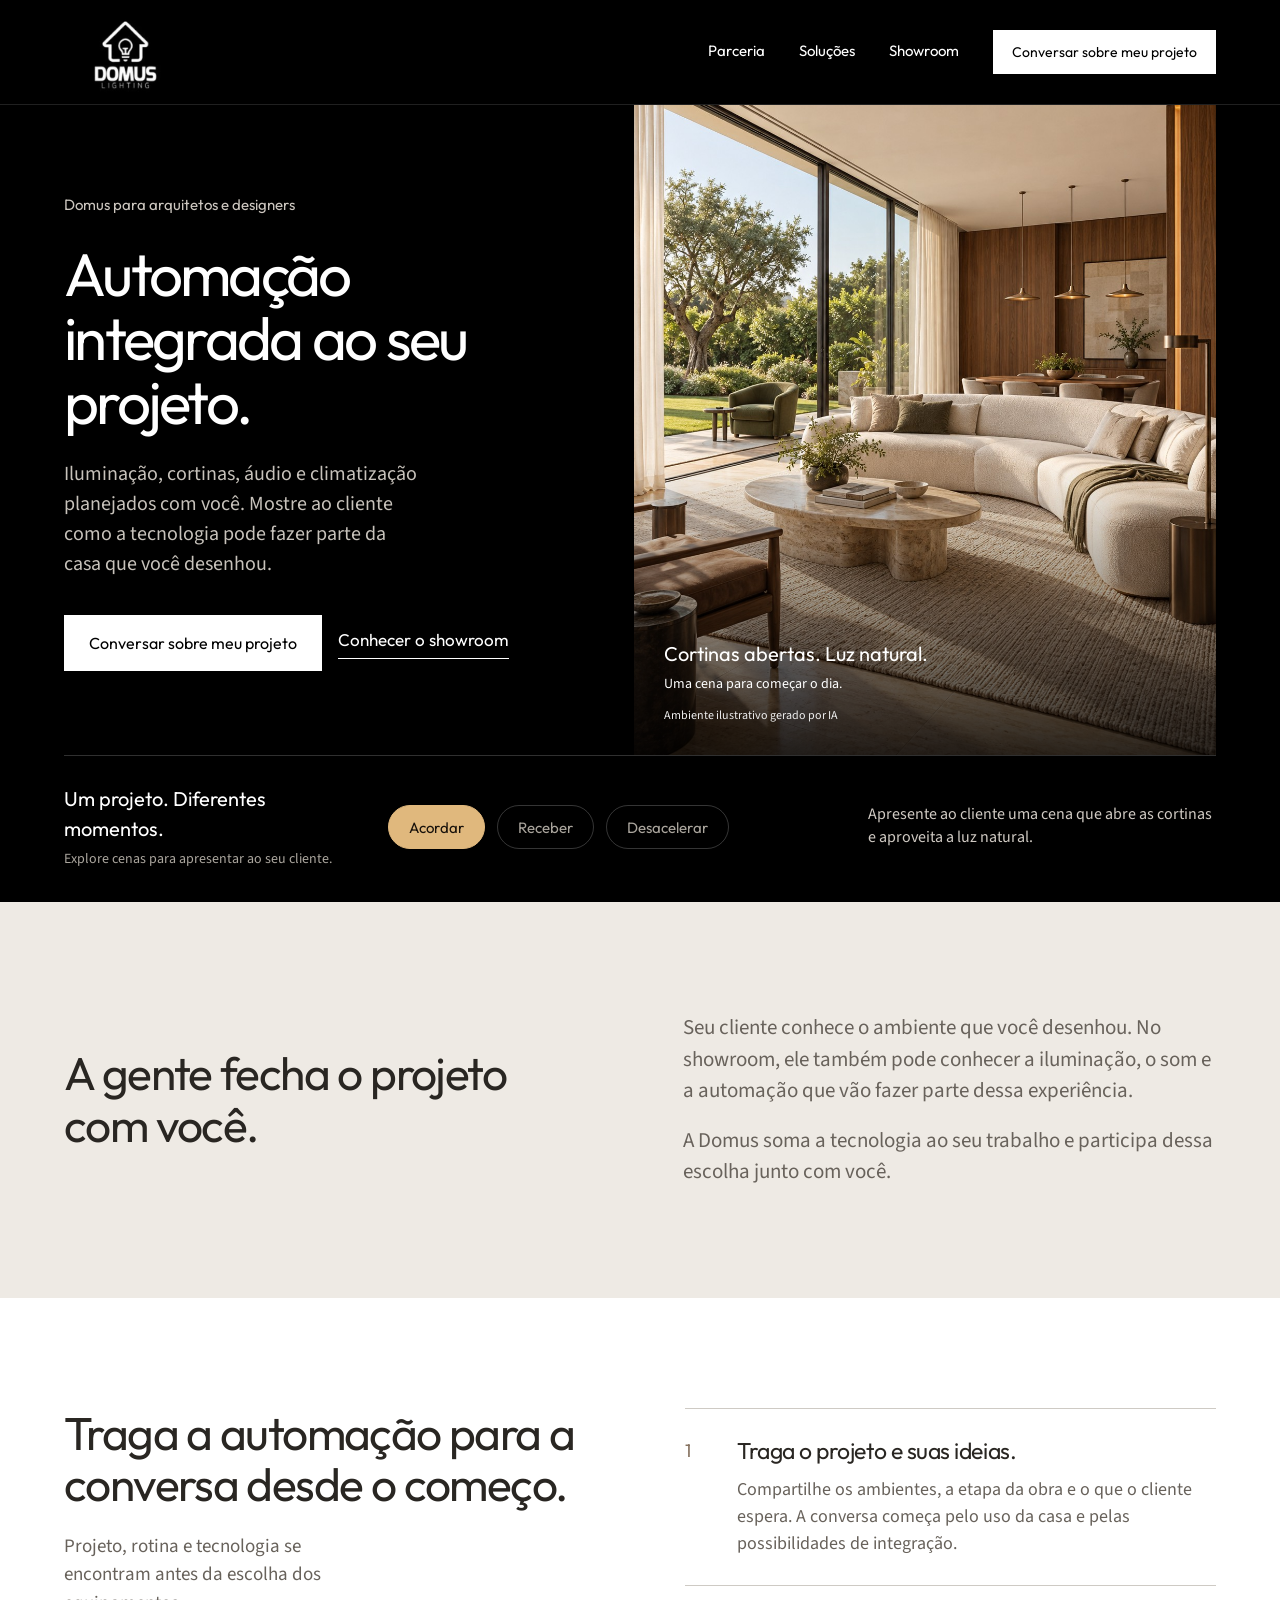
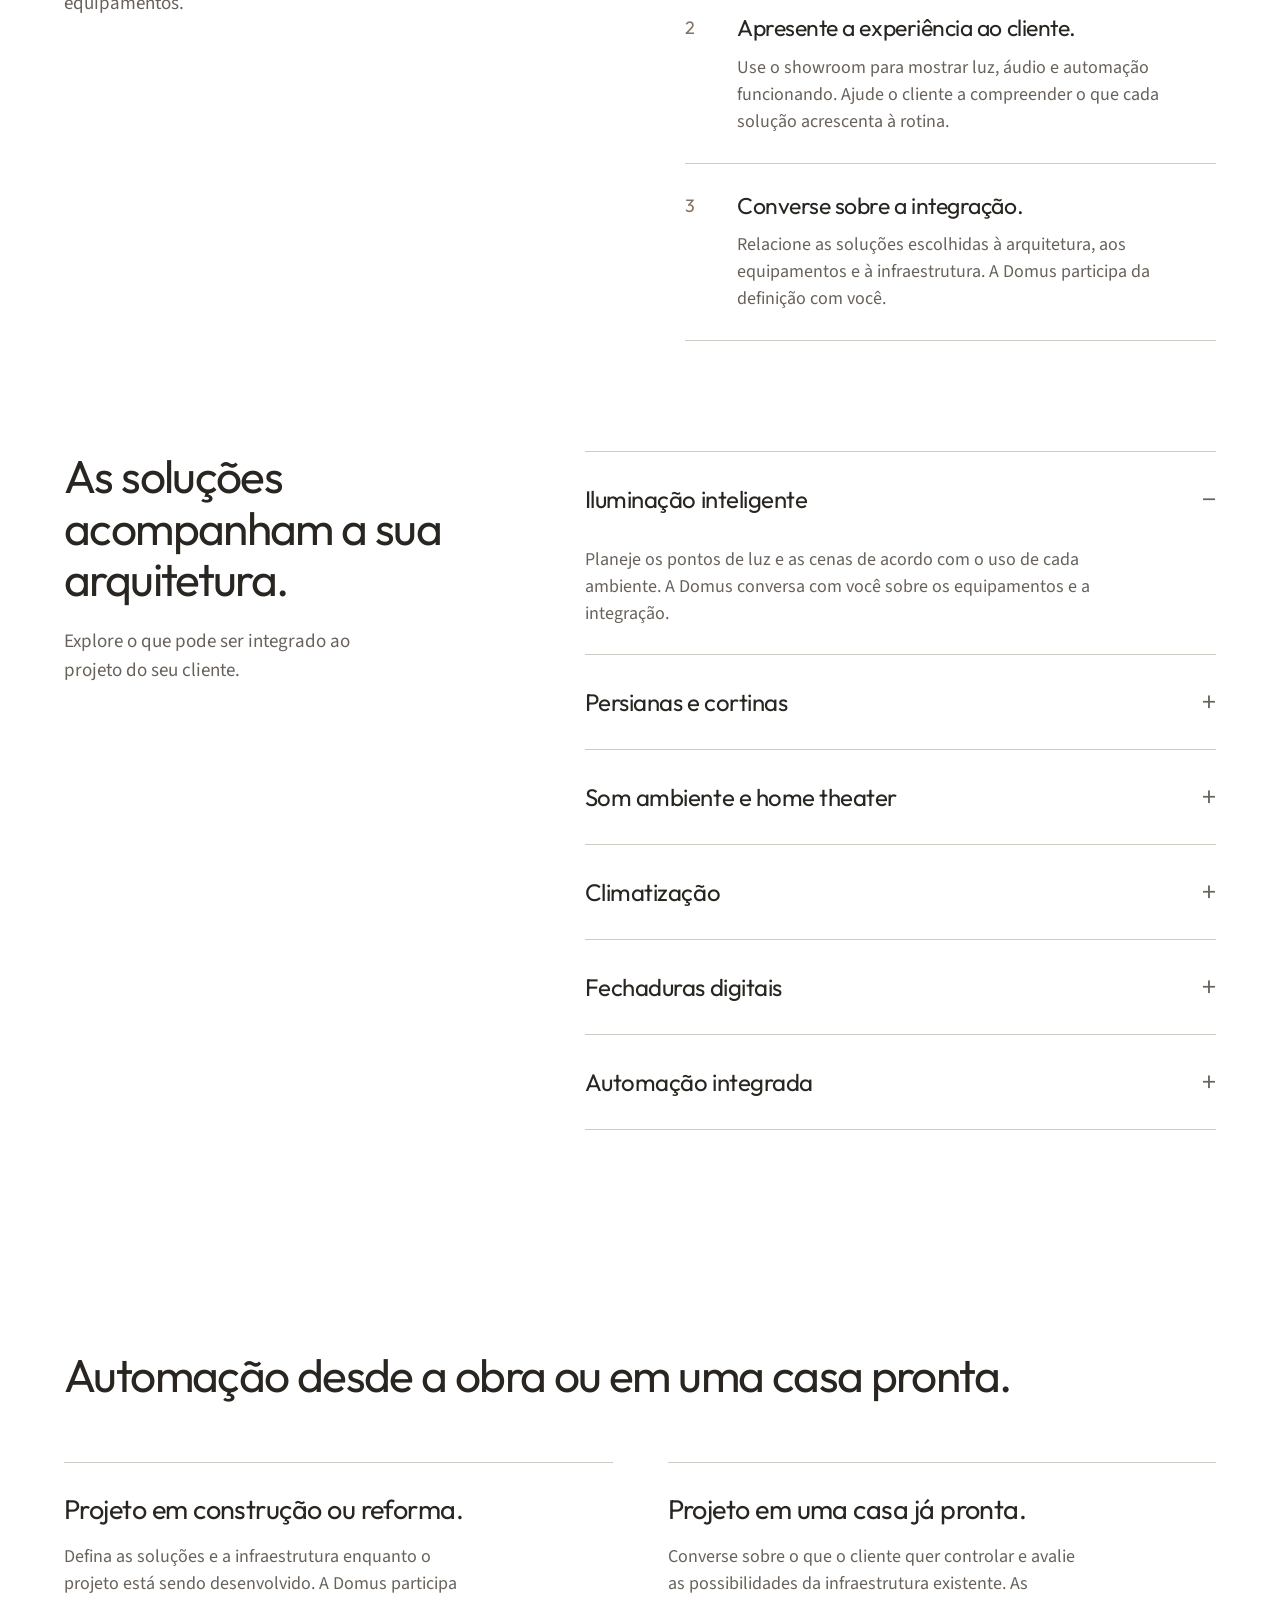
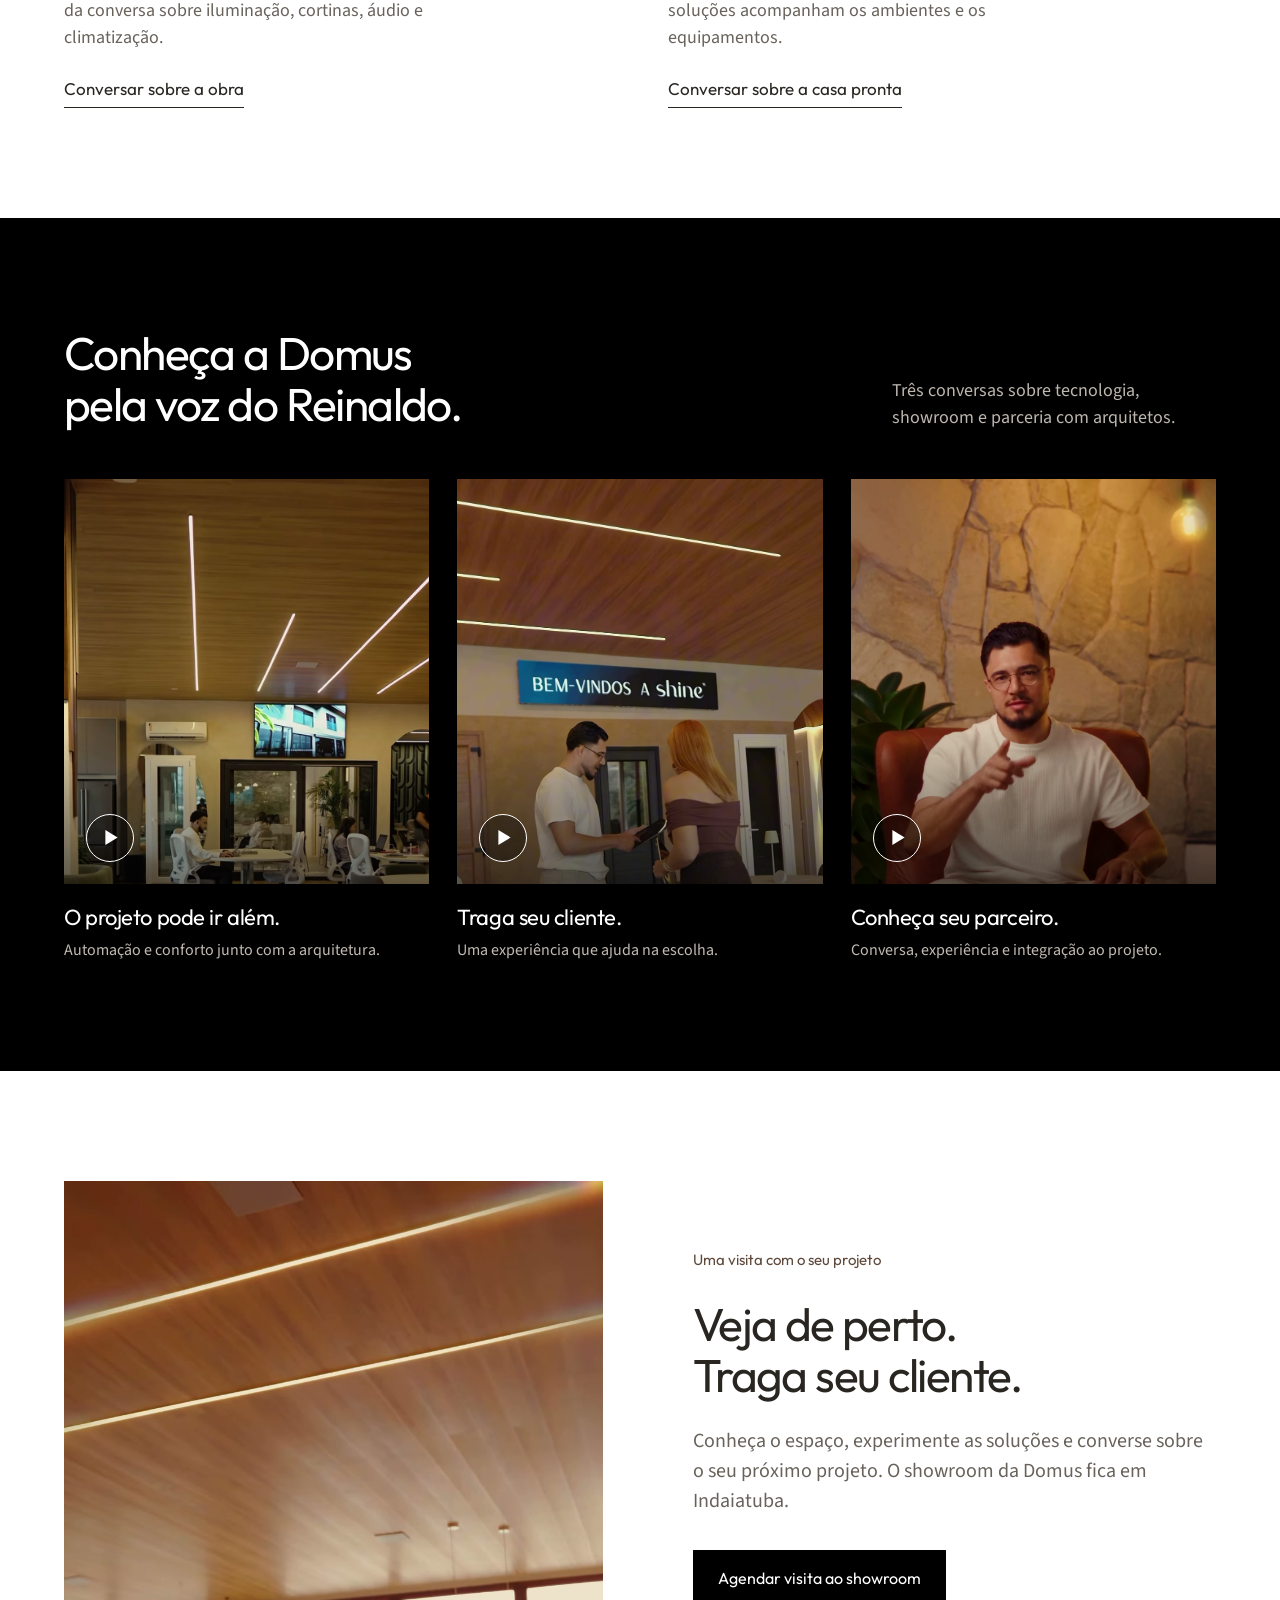
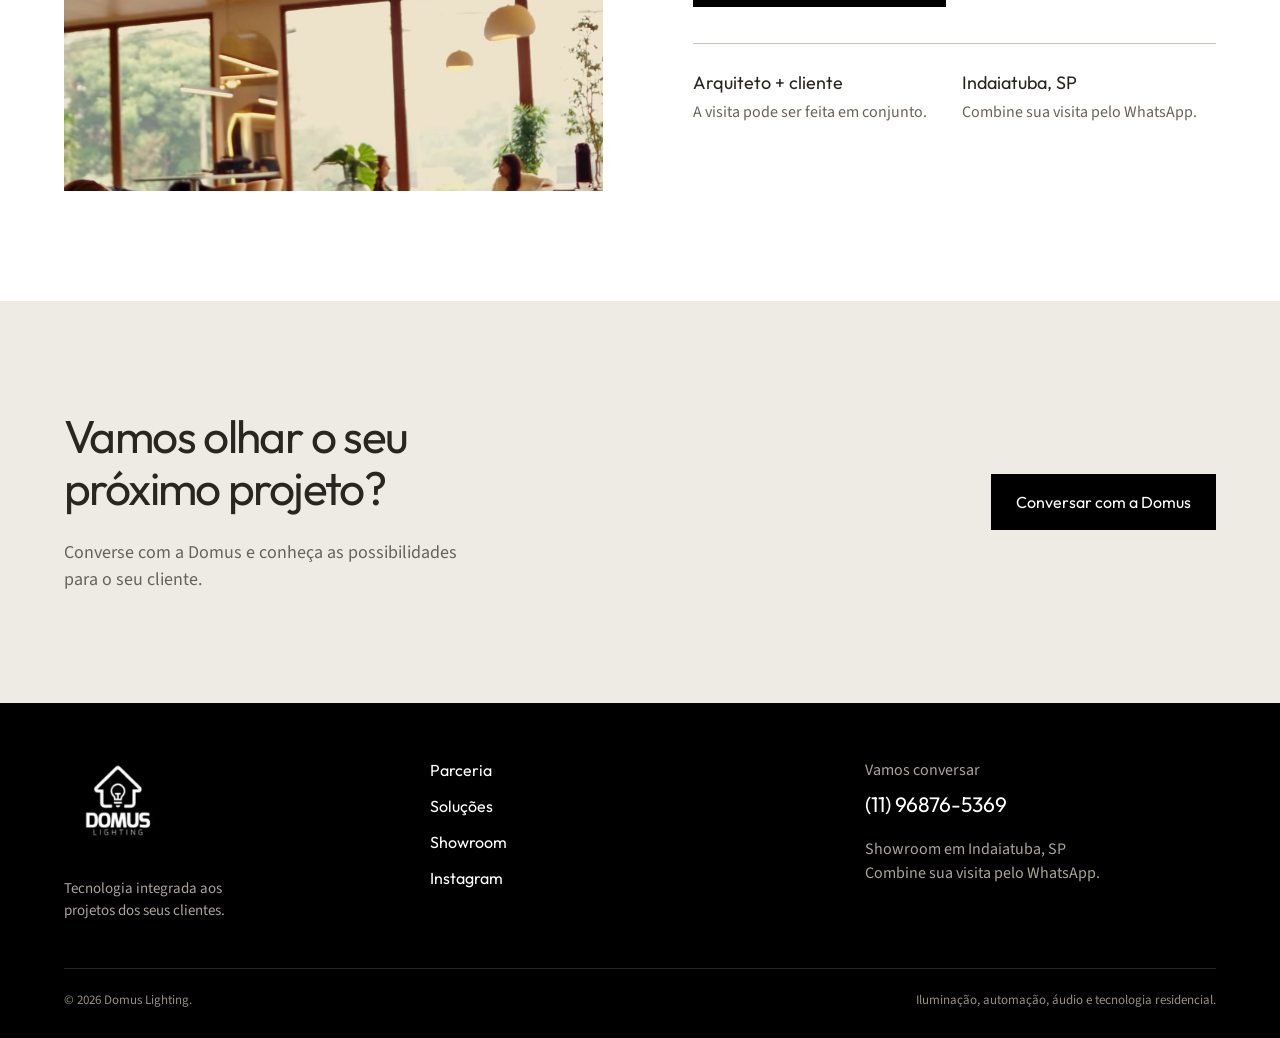
==== arquitetos/index.html @ dcba389b "Adapt architect page with scene hero and interactive solutions" ====
<!doctype html><html lang="pt-BR"><head><meta charset="utf-8"><meta name="viewport" content="width=device-width, initial-scale=1"><meta name="theme-color" content="#000000"><meta name="description" content="Integre iluminação, cortinas, áudio e climatização ao projeto do seu cliente. Conheça a parceria Domus e o showroom em Indaiatuba."><meta property="og:title" content="Domus para arquitetos | Automação integrada ao seu projeto"><meta property="og:description" content="Integre iluminação, cortinas, áudio e climatização ao projeto do seu cliente. Conheça a parceria Domus e o showroom em Indaiatuba."><meta property="og:type" content="website"><meta name="color-scheme" content="light"><meta name="robots" content="index,follow,max-image-preview:large"><link rel="canonical" href="https://duartecosta21.github.io/domus-lighting-site/arquitetos/"><meta property="og:url" content="https://duartecosta21.github.io/domus-lighting-site/arquitetos/"><meta property="og:image" content="https://duartecosta21.github.io/domus-lighting-site/assets/images/cena-manha.jpg"><meta property="og:locale" content="pt_BR"><title>Domus para arquitetos | Automação integrada ao seu projeto</title><link rel="icon" href="../assets/images/logo.jpg"><link rel="preload" href="../assets/fonts/Outfit-Regular.ttf" as="font" type="font/ttf" crossorigin><link rel="stylesheet" href="../styles.css?v=7"><script src="../site.js?v=9" defer></script></head><body data-page="architects"><a class="skip-link" href="#conteudo">Pular para o conteúdo</a><header class="site-header"><div class="wrap header-inner"><a class="brand" href="index.html" aria-label="Domus para arquitetos, início"><img src="../assets/images/logo.jpg" width="320" height="320" alt="Domus Lighting"></a><button class="menu-toggle" type="button" aria-expanded="false" aria-controls="navegacao">Menu</button><nav class="site-nav" id="navegacao" aria-label="Navegação principal"><a href="#parceria">Parceria</a><a href="#solucoes">Soluções</a><a href="#showroom">Showroom</a><a class="button light" href="https://wa.me/5511968765369?text=Ol%C3%A1%21%20Sou%20arquiteto%28a%29%2C%20vim%20pelo%20site%20e%20gostaria%20de%20conversar%20sobre%20um%20projeto%20e%20conhecer%20o%20showroom%20da%20Domus." target="_blank" rel="noopener" data-contact-intent="architect_project">Conversar sobre meu projeto</a></nav></div></header><main id="conteudo">
<section class="hero architect-hero scene-morning" data-scene-hero aria-labelledby="titulo"><div class="wrap"><div class="hero-layout"><div class="hero-copy"><p class="place">Domus para arquitetos e designers</p><h1 id="titulo">Automação integrada ao seu projeto.</h1><p class="lead">Iluminação, cortinas, áudio e climatização planejados com você. Mostre ao cliente como a tecnologia pode fazer parte da casa que você desenhou.</p><div class="actions"><a class="button light" href="https://wa.me/5511968765369?text=Ol%C3%A1%21%20Sou%20arquiteto%28a%29%2C%20vim%20pelo%20site%20e%20gostaria%20de%20conversar%20sobre%20um%20projeto%20e%20conhecer%20o%20showroom%20da%20Domus." target="_blank" rel="noopener" data-contact-intent="architect_project">Conversar sobre meu projeto</a><a class="text-link" href="#showroom">Conhecer o showroom</a></div></div><div class="hero-visual"><img src="../assets/images/cena-manha.jpg" width="1122" height="1402" alt="Ambiente ilustrativo de alto padrão pela manhã, com luz natural e cortinas abertas" fetchpriority="high"><p class="photo-caption"><span id="scene-title">Cortinas abertas. Luz natural.</span><span id="scene-detail" style="font-family:Source;font-size:14px">Uma cena para começar o dia.</span><small class="photo-origin">Ambiente ilustrativo gerado por IA</small></p></div></div><div class="scene-bar" id="cenas"><div class="scene-heading">Um projeto. Diferentes momentos.<small>Explore cenas para apresentar ao seu cliente.</small></div><div class="scene-buttons" role="group" aria-label="Explorar exemplos de cenas"><button type="button" data-scene="morning" aria-pressed="true">Acordar</button><button type="button" data-scene="evening" aria-pressed="false">Receber</button><button type="button" data-scene="night" aria-pressed="false">Desacelerar</button></div><p class="scene-description" id="scene-description" aria-live="polite">Apresente ao cliente uma cena que abre as cortinas e aproveita a luz natural.</p></div></div></section>
<section class="section partnership-statement" id="parceria"><div class="wrap opening"><h2>A gente fecha o projeto com você.</h2><div><p>Seu cliente conhece o ambiente que você desenhou. No showroom, ele também pode conhecer a iluminação, o som e a automação que vão fazer parte dessa experiência.</p><p>A Domus soma a tecnologia ao seu trabalho e participa dessa escolha junto com você.</p></div></div></section>
<section class="section wrap workflow"><div><h2>Traga a automação para a conversa desde o começo.</h2><p class="section-note">Projeto, rotina e tecnologia se encontram antes da escolha dos equipamentos.</p></div><ol class="workflow-list"><li><div><h3>Traga o projeto e suas ideias.</h3><p>Compartilhe os ambientes, a etapa da obra e o que o cliente espera. A conversa começa pelo uso da casa e pelas possibilidades de integração.</p></div></li><li><div><h3>Apresente a experiência ao cliente.</h3><p>Use o showroom para mostrar luz, áudio e automação funcionando. Ajude o cliente a compreender o que cada solução acrescenta à rotina.</p></div></li><li><div><h3>Converse sobre a integração.</h3><p>Relacione as soluções escolhidas à arquitetura, aos equipamentos e à infraestrutura. A Domus participa da definição com você.</p></div></li></ol></section>
<section class="section wrap solutions" id="solucoes"><div class="solutions-layout"><div><h2>As soluções acompanham a sua arquitetura.</h2><p class="section-note">Explore o que pode ser integrado ao projeto do seu cliente.</p></div><div class="solution-list"><details open><summary>Iluminação inteligente</summary><p>Planeje os pontos de luz e as cenas de acordo com o uso de cada ambiente. A Domus conversa com você sobre os equipamentos e a integração.</p></details><details><summary>Persianas e cortinas</summary><p>Considere a abertura, a luz natural e a privacidade no projeto. Cortinas e persianas podem acompanhar as cenas da casa.</p></details><details><summary>Som ambiente e home theater</summary><p>Relacione a experiência de áudio e vídeo aos ambientes, à disposição dos móveis e à infraestrutura prevista.</p></details><details><summary>Climatização</summary><p>Avalie a integração do ar-condicionado às cenas. A compatibilidade depende dos equipamentos escolhidos para o projeto.</p></details><details><summary>Fechaduras digitais</summary><p>Considere o acesso, o modelo de porta e a rotina do cliente na escolha da solução.</p></details><details><summary>Automação integrada</summary><p>Reúna os controles em cenas que o cliente consiga entender e usar. A combinação das soluções acompanha as prioridades do projeto.</p></details></div></div></section><section class="section wrap"><h2>Automação desde a obra ou em uma casa pronta.</h2><div class="project-types"><article><h3>Projeto em construção ou reforma.</h3><p>Defina as soluções e a infraestrutura enquanto o projeto está sendo desenvolvido. A Domus participa da conversa sobre iluminação, cortinas, áudio e climatização.</p><a class="text-link" href="https://wa.me/5511968765369?text=Ol%C3%A1%21%20Sou%20arquiteto%28a%29%2C%20vim%20pelo%20site%20da%20Domus%20e%20quero%20conversar%20sobre%20automa%C3%A7%C3%A3o%20em%20um%20projeto%20em%20constru%C3%A7%C3%A3o%20ou%20reforma." target="_blank" rel="noopener" data-contact-intent="architect_project">Conversar sobre a obra</a></article><article><h3>Projeto em uma casa já pronta.</h3><p>Converse sobre o que o cliente quer controlar e avalie as possibilidades da infraestrutura existente. As soluções acompanham os ambientes e os equipamentos.</p><a class="text-link" href="https://wa.me/5511968765369?text=Ol%C3%A1%21%20Sou%20arquiteto%28a%29%2C%20vim%20pelo%20site%20da%20Domus%20e%20quero%20conversar%20sobre%20automa%C3%A7%C3%A3o%20em%20um%20projeto%20para%20uma%20casa%20j%C3%A1%20pronta." target="_blank" rel="noopener" data-contact-intent="architect_project">Conversar sobre a casa pronta</a></article></div></section>
<section class="section films"><div class="wrap"><div class="films-heading"><h2>Conheça a Domus<br>pela voz do Reinaldo.</h2><p>Três conversas sobre tecnologia, showroom e parceria com arquitetos.</p></div><div class="film-grid">
<button class="film-card" type="button" data-video="../assets/videos/projeto.mp4" data-title="Automação junto com o projeto" data-source="https://www.instagram.com/reel/DZ0iUGsPYef/"><div class="film-poster"><img src="../assets/images/showroom.jpg" width="1000" height="1778" alt="Ambiente do showroom com iluminação integrada" loading="lazy"><span class="play-icon" aria-hidden="true"><svg viewBox="0 0 15 18"><path d="M1 1v16l13-8z"/></svg></span></div><h3>O projeto pode ir além.</h3><p>Automação e conforto junto com a arquitetura.</p></button>
<button class="film-card" type="button" data-video="../assets/videos/showroom.mp4" data-title="O showroom também é para você" data-source="https://www.instagram.com/reel/DZLSHm-PYez/"><div class="film-poster"><img src="../assets/images/parceria.jpg" width="1000" height="1778" alt="Apresentação de um projeto no showroom" loading="lazy"><span class="play-icon" aria-hidden="true"><svg viewBox="0 0 15 18"><path d="M1 1v16l13-8z"/></svg></span></div><h3>Traga seu cliente.</h3><p>Uma experiência que ajuda na escolha.</p></button>
<button class="film-card" type="button" data-video="../assets/videos/parceria.mp4" data-title="Confiança na parceria e na execução" data-source="https://www.instagram.com/reel/DbJl0sFvGdQ/"><div class="film-poster"><img src="../assets/images/reinaldo.jpg" width="1000" height="1778" alt="Reinaldo, da Domus Lighting, apresenta a parceria com arquitetos" loading="lazy"><span class="play-icon" aria-hidden="true"><svg viewBox="0 0 15 18"><path d="M1 1v16l13-8z"/></svg></span></div><h3>Conheça seu parceiro.</h3><p>Conversa, experiência e integração ao projeto.</p></button>
</div></div></section>
<section class="section wrap showroom-layout" id="showroom"><div class="showroom-photo"><img src="../assets/images/ambiente.jpg" width="1000" height="1031" alt="Showroom em Indaiatuba com luz natural, madeira e iluminação integrada" loading="lazy"></div><div class="showroom-copy"><p class="place">Uma visita com o seu projeto</p><h2>Veja de perto.<br>Traga seu cliente.</h2><p class="lead">Conheça o espaço, experimente as soluções e converse sobre o seu próximo projeto. O showroom da Domus fica em Indaiatuba.</p><div class="actions"><a class="button" href="https://wa.me/5511968765369?text=Ol%C3%A1%21%20Sou%20arquiteto%28a%29%2C%20vim%20pelo%20site%20e%20gostaria%20de%20conversar%20sobre%20um%20projeto%20e%20conhecer%20o%20showroom%20da%20Domus." target="_blank" rel="noopener" data-contact-intent="architect_project">Agendar visita ao showroom</a></div><div class="showroom-meta"><div><strong>Arquiteto + cliente</strong><span>A visita pode ser feita em conjunto.</span></div><div><strong>Indaiatuba, SP</strong><span>Combine sua visita pelo WhatsApp.</span></div></div></div></section>
<section class="section contact"><div class="wrap contact-inner"><div><h2>Vamos olhar o seu próximo projeto?</h2><p class="lead">Converse com a Domus e conheça as possibilidades para o seu cliente.</p></div><a class="button" href="https://wa.me/5511968765369?text=Ol%C3%A1%21%20Sou%20arquiteto%28a%29%2C%20vim%20pelo%20site%20e%20gostaria%20de%20conversar%20sobre%20um%20projeto%20e%20conhecer%20o%20showroom%20da%20Domus." target="_blank" rel="noopener" data-contact-intent="architect_project">Conversar com a Domus</a></div></section></main><footer class="site-footer"><div class="wrap"><div class="footer-top"><div class="footer-brand"><a href="index.html" aria-label="Domus para arquitetos, início"><img src="../assets/images/logo.jpg" width="320" height="320" alt="Domus Lighting"></a><p>Tecnologia integrada aos projetos dos seus clientes.</p></div><nav class="footer-links" aria-label="Links do rodapé"><a href="#parceria">Parceria</a><a href="#solucoes">Soluções</a><a href="#showroom">Showroom</a><a href="https://www.instagram.com/adomuslght/" target="_blank" rel="noopener">Instagram</a></nav><div class="footer-contact"><p>Vamos conversar</p><a href="https://wa.me/5511968765369?text=Ol%C3%A1%21%20Sou%20arquiteto%28a%29%2C%20vim%20pelo%20site%20e%20gostaria%20de%20conversar%20sobre%20um%20projeto%20e%20conhecer%20o%20showroom%20da%20Domus." target="_blank" rel="noopener" data-contact-intent="architect_project">(11) 96876-5369</a><p>Showroom em Indaiatuba, SP<br>Combine sua visita pelo WhatsApp.</p></div></div><div class="footer-bottom"><span>© 2026 Domus Lighting.</span><span>Iluminação, automação, áudio e tecnologia residencial.</span></div></div></footer><dialog class="video-dialog" aria-labelledby="video-title"><div class="dialog-head"><h2 id="video-title">Conheça a Domus</h2><button type="button" class="dialog-close">Fechar</button></div><video controls playsinline preload="none" aria-label="Vídeo de apresentação da Domus Lighting"></video><a class="dialog-source" target="_blank" rel="noopener">Ver publicação original no Instagram</a></dialog></body></html>
---- styles.css ----
@font-face{font-family:Outfit;src:url('assets/fonts/Outfit-Regular.ttf') format('truetype');font-display:swap;font-weight:400}@font-face{font-family:Outfit;src:url('assets/fonts/Outfit-Medium.ttf') format('truetype');font-display:swap;font-weight:500}@font-face{font-family:Source;src:url('assets/fonts/SourceSans3-Regular.ttf') format('truetype');font-display:swap;font-weight:400}
:root{--black:#000;--white:#fff;--paper:#eeeae4;--wood:#5f493b;--light:#e0b87d;--muted:#aea9a1;--ink:#292622;--gap:clamp(24px,5vw,80px)}*{box-sizing:border-box}html{scroll-behavior:smooth;scroll-padding-top:100px}body{margin:0;background:var(--white);color:var(--ink);font-family:Source,Arial,sans-serif;font-size:18px;line-height:1.5}h1,h2,h3,h4,button,.button,nav,.brand{font-family:Outfit,Arial,sans-serif;font-weight:400}h1,h2,h3,p{margin:0}h1{font-size:clamp(48px,5.7vw,86px);line-height:1.06;letter-spacing:-.045em}h2{font-size:clamp(34px,3.6vw,55px);line-height:1.12;letter-spacing:-.035em}h3{font-size:27px;line-height:1.2;letter-spacing:-.02em}p{max-width:60ch}a{color:inherit;text-decoration:none}button{cursor:pointer}img,video{display:block;max-width:100%}button,a,summary{-webkit-tap-highlight-color:transparent}button:focus-visible,a:focus-visible,summary:focus-visible{outline:3px solid #ad702e;outline-offset:6px}.skip-link{position:fixed;top:10px;left:10px;padding:12px 20px;background:white;color:black;z-index:100;transform:translateY(-150%)}.skip-link:focus{transform:none}.wrap{max-width:1440px;margin:auto;padding-left:var(--gap);padding-right:var(--gap)}.section{padding-top:110px;padding-bottom:110px}.button{display:inline-flex;align-items:center;justify-content:center;gap:18px;font-size:16px;line-height:1.3;padding:17px 24px;background:#000;color:#fff;border:1px solid #000;min-height:54px;transition:background .2s,color .2s}.button:hover{background:var(--wood);border-color:var(--wood)}.button.light{color:#000;background:#fff;border-color:#fff}.button.light:hover{background:var(--paper);border-color:var(--paper)}.button.outline{background:transparent;color:inherit;border-color:currentColor}.button.outline:hover{background:var(--paper);color:#000}.text-link{display:inline-block;padding-bottom:5px;border-bottom:1px solid currentColor;font-family:Outfit;font-size:17px}.text-link:hover{opacity:.7}.muted{color:#68625b}.intro-copy{font-size:21px;line-height:1.5}.lead{margin-top:24px}.actions{display:flex;flex-wrap:wrap;gap:16px;align-items:center;margin-top:34px}.site-header{background:#000;color:#fff;border-bottom:1px solid #ffffff20;position:relative;z-index:20}.header-inner{display:flex;align-items:center;justify-content:space-between;min-height:104px;gap:30px}.brand{display:flex;align-items:center;flex-shrink:0}.brand img{width:88px;height:88px;object-fit:contain}.site-nav{display:flex;align-items:center;gap:34px;font-size:15px}.site-nav a:not(.button){padding:8px 0;border-bottom:1px solid transparent}.site-nav a:hover,.site-nav a[aria-current=page]{border-bottom-color:white}.site-nav .button{font-size:14px;padding:12px 18px;min-height:44px}.menu-toggle{display:none;color:#fff;border:1px solid #ffffff50;background:transparent;padding:9px 14px;font-size:15px}.hero{background:#000;color:#fff;overflow:hidden}.hero-layout{display:grid;grid-template-columns:1fr 1.02fr;align-items:stretch;min-height:688px}.hero-copy{padding:85px 60px 62px 0;display:flex;flex-direction:column;align-items:flex-start;justify-content:center}.place{font-family:Outfit;font-size:15px;color:#ccc6bf;margin-bottom:27px}.hero-copy .lead{font-size:20px;line-height:1.5;color:#c7c2bb;max-width:36ch}.hero .actions{margin-top:36px}.hero-visual{position:relative;min-height:610px;isolation:isolate}.hero-visual img{width:100%;height:100%;object-fit:cover;object-position:50% 50%;position:absolute;inset:0;transition:filter .65s}.hero-visual:after{content:'';position:absolute;inset:55% 0 0;background:linear-gradient(transparent,#000c);z-index:1;pointer-events:none}.photo-caption{position:absolute;bottom:30px;left:30px;right:30px;color:#fff;font-size:14px;z-index:2}.photo-caption span{display:block;font-family:Outfit;font-size:20px;margin-bottom:5px}.scene-bar{display:grid;grid-template-columns:.8fr 1.25fr 1fr;gap:45px;align-items:center;padding-top:28px;padding-bottom:32px;border-top:1px solid #ffffff30}.scene-heading{font-family:Outfit;font-size:20px}.scene-heading small{display:block;font-family:Source;font-size:14px;color:#aba69e;margin-top:5px}.scene-buttons{display:flex;gap:12px;flex-wrap:wrap}.scene-buttons button{color:#a9a49c;background:transparent;border:1px solid #ffffff35;border-radius:30px;min-height:44px;padding:10px 20px;font-size:15px}.scene-buttons button[aria-pressed=true]{background:var(--light);color:#19120b;border-color:var(--light)}.scene-description{font-size:16px;color:#d0cac3;line-height:1.45;min-height:48px}.opening{display:grid;grid-template-columns:1fr 1fr;gap:85px;align-items:start}.opening p{font-size:21px;color:#68625b}.opening p+p{margin-top:18px}.solutions{padding-top:0}.solutions-layout{display:grid;grid-template-columns:.8fr 1.2fr;gap:100px}.section-note{margin-top:22px;color:#68625b;font-size:19px;max-width:34ch}.solution-list{border-top:1px solid #cecac4}.solution-list details{border-bottom:1px solid #cecac4}.solution-list summary{list-style:none;cursor:pointer;display:flex;gap:20px;justify-content:space-between;align-items:center;padding:26px 0;font-family:Outfit;font-size:24px;letter-spacing:-.02em}.solution-list summary::-webkit-details-marker{display:none}.solution-list summary:after{content:'+';font-family:Source;font-size:28px;font-weight:400;color:#69645d}.solution-list details[open] summary:after{content:'−'}.solution-list details p{padding:0 35px 27px 0;color:#68625b;font-size:18px}.showroom{background:var(--paper)}.showroom-layout{display:grid;grid-template-columns:1.03fr 1fr;gap:90px;align-items:center}.showroom-photo{position:relative;height:610px;overflow:hidden}.showroom-photo img{width:100%;height:100%;object-fit:cover;object-position:50% 30%}.video-trigger{display:flex;align-items:center;gap:16px;font-family:Outfit;font-size:17px;color:#000;background:transparent;border:0;padding:0;margin-top:28px;text-align:left}.play-icon{display:grid;place-items:center;width:55px;height:55px;border:1px solid currentColor;border-radius:50%;flex-shrink:0}.play-icon svg{width:15px;height:17px;margin-left:3px;fill:currentColor}.showroom-copy .lead{color:#68625b;font-size:20px}.showroom-copy .place{color:var(--wood)}.showroom-meta{display:flex;gap:35px;flex-wrap:wrap;margin-top:36px;padding-top:25px;border-top:1px solid #c9c2b8;font-size:16px;color:#68625b}.showroom-meta strong{display:block;font-family:Outfit;color:#292622;font-weight:400;font-size:18px;margin-bottom:4px}.project-types{display:grid;grid-template-columns:1fr 1fr;gap:55px;margin-top:60px}.project-types article{border-top:1px solid #cfcac3;padding-top:30px}.project-types h3{margin-bottom:18px}.project-types p{color:#68625b;max-width:46ch}.project-types .text-link{margin-top:25px}.architect-invite{background:#000;color:#fff}.architect-invite-inner{display:grid;grid-template-columns:1fr 1fr;gap:90px;align-items:center}.architect-invite .lead{color:#c7c2bb;font-size:20px}.architect-invite img{height:440px;width:100%;object-fit:cover;object-position:50% 30%}.faq-layout{display:grid;grid-template-columns:.8fr 1.2fr;gap:100px}.faq-list{border-top:1px solid #cecac4}.faq-list details{border-bottom:1px solid #cecac4}.faq-list summary{font-family:Outfit;font-size:20px;list-style:none;display:flex;align-items:center;justify-content:space-between;gap:25px;cursor:pointer;padding:24px 0}.faq-list summary:after{content:'+';font-size:26px}.faq-list details[open] summary:after{content:'−'}.faq-list summary::-webkit-details-marker{display:none}.faq-list p{font-size:18px;padding:0 35px 25px 0;color:#68625b}.contact{background:var(--paper)}.contact-inner{display:flex;align-items:center;justify-content:space-between;gap:60px}.contact h2{max-width:16ch}.contact .lead{color:#68625b;max-width:47ch}.contact .button{flex-shrink:0}.site-footer{background:#000;color:#fff;padding:55px 0 28px}.footer-top{display:grid;grid-template-columns:.9fr 1.1fr 1fr;gap:50px;align-items:start}.footer-brand img{width:100px;height:100px;object-fit:contain;margin-top:-20px}.footer-brand p{font-size:15px;color:#aba59c;max-width:29ch;margin-top:15px}.footer-links{display:flex;flex-direction:column;align-items:flex-start;gap:12px;font-size:16px}.footer-contact{font-size:16px;color:#aba59c}.footer-contact a{display:block;color:#fff;font-family:Outfit;font-size:21px;margin:7px 0 17px}.footer-bottom{display:flex;justify-content:space-between;flex-wrap:wrap;gap:15px;margin-top:45px;padding-top:22px;border-top:1px solid #ffffff25;color:#969087;font-size:13px}.video-dialog{background:#080808;color:#fff;border:1px solid #ffffff35;padding:0;max-width:min(940px,94vw);max-height:94dvh;width:940px}.video-dialog::backdrop{background:#000d}.dialog-head{display:flex;justify-content:space-between;align-items:center;gap:20px;padding:16px 22px}.dialog-head h2{font-size:19px;letter-spacing:0}.dialog-close{background:transparent;color:#fff;border:1px solid #ffffff50;padding:8px 14px;font-size:15px}.video-dialog video{width:100%;height:74dvh;object-fit:contain;background:#000}.dialog-source{display:block;padding:14px 22px;font-size:14px;color:#bfb9b1;text-decoration:underline}.architect-hero .hero-copy{padding-top:70px;padding-bottom:65px}.architect-hero h1{font-size:clamp(45px,4.7vw,70px)}.architect-hero .hero-layout{min-height:650px}.architect-hero .hero-visual img{object-position:50% 40%}.partnership-statement{background:var(--paper)}.partnership-statement .opening{align-items:center}.partnership-statement h2{max-width:17ch}.workflow{display:grid;grid-template-columns:1fr 1fr;gap:90px}.workflow-list{margin:0;padding:0;list-style:none;counter-reset:steps}.workflow-list li{counter-increment:steps;display:grid;grid-template-columns:30px 1fr;gap:22px;padding:28px 0;border-top:1px solid #cecac4}.workflow-list li:before{content:counter(steps);font-family:Outfit;font-size:18px;color:#877361}.workflow-list li:last-child{border-bottom:1px solid #cecac4}.workflow-list h3{font-size:23px;margin-bottom:12px}.workflow-list p{color:#68625b;font-size:18px}.films{background:#000;color:#fff}.films-heading{display:flex;align-items:end;justify-content:space-between;gap:50px;margin-bottom:48px}.films-heading p{color:#bdb7af;max-width:36ch}.film-grid{display:grid;grid-template-columns:repeat(3,1fr);gap:28px}.film-card{background:transparent;color:#fff;border:0;padding:0;text-align:left;display:block;width:100%}.film-poster{height:405px;position:relative;overflow:hidden;margin-bottom:20px}.film-poster img{height:100%;width:100%;object-fit:cover;object-position:50% 25%;transition:transform .35s}.film-card:hover .film-poster img{transform:scale(1.025)}.film-poster:after{content:'';position:absolute;inset:60% 0 0;background:linear-gradient(transparent,#0008)}.film-poster .play-icon{position:absolute;bottom:22px;left:22px;z-index:1;background:#0005;color:white;width:48px;height:48px}.film-card h3{font-size:22px;margin-bottom:9px}.film-card p{font-family:Source;font-size:16px;color:#c1bab2}.architect-scope{display:grid;grid-template-columns:1fr 1fr;gap:90px}.scope-photo{height:610px;object-fit:cover;width:100%}.scope-list{display:flex;flex-wrap:wrap;gap:0;margin-top:30px}.scope-list span{width:50%;padding:15px 12px 15px 0;border-bottom:1px solid #d3ccc3;font-family:Outfit;font-size:18px}.scope-copy .lead{font-size:20px;color:#68625b}.scope-copy .text-link{margin-top:32px}
.brand{width:115px;height:88px;overflow:hidden}.brand img{width:125px;height:125px;max-width:none}.footer-brand img{width:130px;height:130px;margin-top:-25px;margin-left:-10px}.showroom-photo img{object-position:50% 50%}.architect-invite img{object-position:50% 55%}.as-button{background:transparent;color:inherit;border:0;border-bottom:1px solid currentColor;padding:0 0 5px;line-height:1.5;font-family:Outfit;font-size:17px}
@media(min-width:1600px){.hero-layout{min-height:760px}.hero-copy{padding-right:85px}}
@media(max-width:1100px){.site-nav{gap:20px}.hero-copy{padding-right:30px}.hero-layout{min-height:620px}.scene-bar{gap:25px;grid-template-columns:.8fr 1.2fr}.scene-description{grid-column:2;min-height:0}.scene-heading{grid-row:1/3}.scene-buttons button{padding:10px 15px}.showroom-layout,.solutions-layout,.opening,.architect-invite-inner,.faq-layout,.workflow,.architect-scope{gap:50px}.showroom-photo{height:540px}.film-poster{height:340px}.hero-copy .lead{font-size:18px}.hero .actions{gap:22px}.hero .actions .text-link{font-size:15px}}
@media(max-width:760px){:root{--gap:24px}body{font-size:17px}h1{font-size:52px}h2{font-size:37px}.section{padding-top:70px;padding-bottom:70px}.header-inner{min-height:86px}.brand img{width:70px;height:70px}.menu-toggle{display:block}.site-nav{display:none;position:absolute;left:0;right:0;top:86px;background:#000;border-bottom:1px solid #ffffff30;padding:24px;align-items:stretch;gap:15px;flex-direction:column;font-size:18px}.site-nav.is-open{display:flex}.site-nav a:not(.button){padding:10px 0}.site-nav .button{margin-top:5px}.hero-layout{display:flex;flex-direction:column;min-height:0}.hero-copy{padding:45px 0 40px;max-width:560px}.place{margin-bottom:23px}.hero-copy .lead{font-size:19px;max-width:35ch}.hero .actions{margin-top:28px;gap:22px}.hero-visual{min-height:380px;margin-left:calc(-1*var(--gap));margin-right:calc(-1*var(--gap));height:380px}.hero-visual img{object-position:50% 60%}.photo-caption{bottom:24px;left:24px}.photo-caption span{font-size:18px}.scene-bar{display:flex;flex-direction:column;align-items:flex-start;gap:20px;padding-top:25px;padding-bottom:28px}.scene-heading{font-size:19px}.scene-description{font-size:16px;min-height:46px}.opening,.solutions-layout,.showroom-layout,.architect-invite-inner,.faq-layout,.workflow,.architect-scope{grid-template-columns:1fr;gap:35px}.opening p{font-size:19px}.solutions{padding-top:0}.solution-list summary{font-size:23px;padding:23px 0}.section-note{font-size:18px}.showroom-photo{height:430px;max-width:540px}.showroom-layout{display:flex;flex-direction:column}.showroom-copy{order:-1}.showroom-photo{width:100%}.showroom-copy .lead,.architect-invite .lead{font-size:19px}.showroom-meta{margin-top:28px}.project-types{grid-template-columns:1fr;gap:40px;margin-top:40px}.architect-invite img{height:380px}.faq-list summary{font-size:19px}.contact-inner{display:block}.contact .button{margin-top:30px}.contact h2{max-width:17ch}.footer-top{grid-template-columns:1fr;gap:30px}.footer-brand p{max-width:none}.footer-links{display:flex;flex-flow:row wrap;gap:15px 24px}.footer-contact a{font-size:20px}.footer-bottom{margin-top:25px}.video-dialog{width:96vw;max-width:96vw}.video-dialog video{height:70dvh}.dialog-head{padding:14px 16px}.dialog-head h2{font-size:17px}.architect-hero .hero-copy{padding-top:45px;padding-bottom:40px}.architect-hero h1{font-size:48px}.architect-hero .hero-layout{min-height:0}.architect-hero .hero-visual{height:460px}.architect-hero .hero-visual img{object-position:50% 35%}.films-heading{display:block;margin-bottom:35px}.films-heading p{margin-top:20px;font-size:18px}.film-grid{grid-template-columns:1fr;gap:36px}.film-poster{height:440px}.film-card{max-width:490px}.scope-photo{height:430px}.scope-list span{font-size:17px}.partnership-statement h2{max-width:none}}
@media(max-width:760px){.brand{height:70px;width:100px}.brand img{width:100px;height:100px}.footer-brand img{width:120px;height:120px}}
@media(max-width:380px){:root{--gap:20px}h1{font-size:46px}.architect-hero h1{font-size:44px}.scene-buttons{gap:8px}.scene-buttons button{font-size:14px;padding:9px 13px}.scope-list span{width:100%}}
/* A luz responde à cena; os demais efeitos respondem ao visitante. */
.hero-title-word{display:inline-block}
.home-hero .hero-visual{overflow:hidden}
.photo-origin{display:block;font-size:12px;margin-top:12px;color:#eee}.home-hero .hero-visual img{object-position:50% 50%}
.scene-buttons button{transition:background .25s,color .25s,border-color .25s}
.play-icon{transition:background .25s,color .25s,transform .25s}
.video-trigger:hover .play-icon,.video-trigger:focus-visible .play-icon{background:var(--black);color:var(--white);transform:scale(1.06)}
.film-card:hover .play-icon,.film-card:focus-visible .play-icon{background:var(--white);color:var(--black);transform:scale(1.06)}
.film-card:focus-visible .film-poster img{transform:scale(1.025)}
.solution-list summary:after,.faq-list summary:after{transition:transform .25s}
.solution-list details[open] summary:after,.faq-list details[open] summary:after{transform:rotate(180deg)}
@media(prefers-reduced-motion:reduce){html{scroll-behavior:auto}*,*:before,*:after{animation:none!important;transition:none!important}}

/* Pedido de proposta: campos visíveis e mensagem revisável. */
.proposal-section{background:var(--paper);scroll-margin-top:24px}.proposal-layout{display:grid;grid-template-columns:1fr 1.1fr;gap:clamp(32px,5vw,80px);align-items:start}.eyebrow{font-family:Outfit;font-size:14px;margin-bottom:22px;color:var(--wood)}.proposal-intro h2{max-width:16ch}.proposal-intro .lead{font-size:20px}.proposal-next{font-size:16px;margin-top:24px;color:#514a43;max-width:43ch}.proposal-form{background:white;border:1px solid #b9ada0;padding:32px;box-shadow:0 12px 30px #39210c08}.form-grid{display:grid;grid-template-columns:1fr 1fr;gap:22px 18px;margin-bottom:26px}.proposal-form label{display:block;font-family:Outfit;font-size:15px;color:#292622}.proposal-form input,.proposal-form select,.proposal-form textarea{display:block;width:100%;max-width:100%;margin-top:9px;min-height:52px;border:1px solid #8c8379;background:#fff;color:#292622;padding:13px 12px;font:16px Source,Arial,sans-serif;border-radius:0}.proposal-form input::placeholder{color:#6a645e;opacity:1}.proposal-form input:focus-visible,.proposal-form select:focus-visible,.proposal-form textarea:focus-visible{outline:3px solid #ad702e;outline-offset:3px}.proposal-form .button{width:100%}.form-note{font-size:14px;color:#615950;margin-top:12px}.proposal-review{border-top:1px solid #cfc7be;margin-top:26px;padding-top:25px}.proposal-review[hidden]{display:none}.proposal-review textarea{resize:vertical;min-height:178px;line-height:1.45;background:#faf8f5}.proposal-review p{font-size:15px;margin:16px 0}.proposal-review .button{background:var(--wood);border-color:var(--wood)}
@media(max-width:1000px){.proposal-layout{grid-template-columns:1fr}.proposal-intro h2{max-width:22ch}.proposal-next{max-width:60ch}}
@media(max-width:760px){.proposal-form{padding:24px 20px}.form-grid{grid-template-columns:1fr;gap:19px}.proposal-intro .lead{font-size:19px}.proposal-section{scroll-margin-top:0}.proposal-form .button{padding:16px 12px}}

/* A demonstração de cenas também participa do projeto do arquiteto. */
.architect-hero[data-scene-hero] .hero-visual{overflow:hidden}.architect-hero[data-scene-hero] .hero-visual img{object-position:50% 50%}
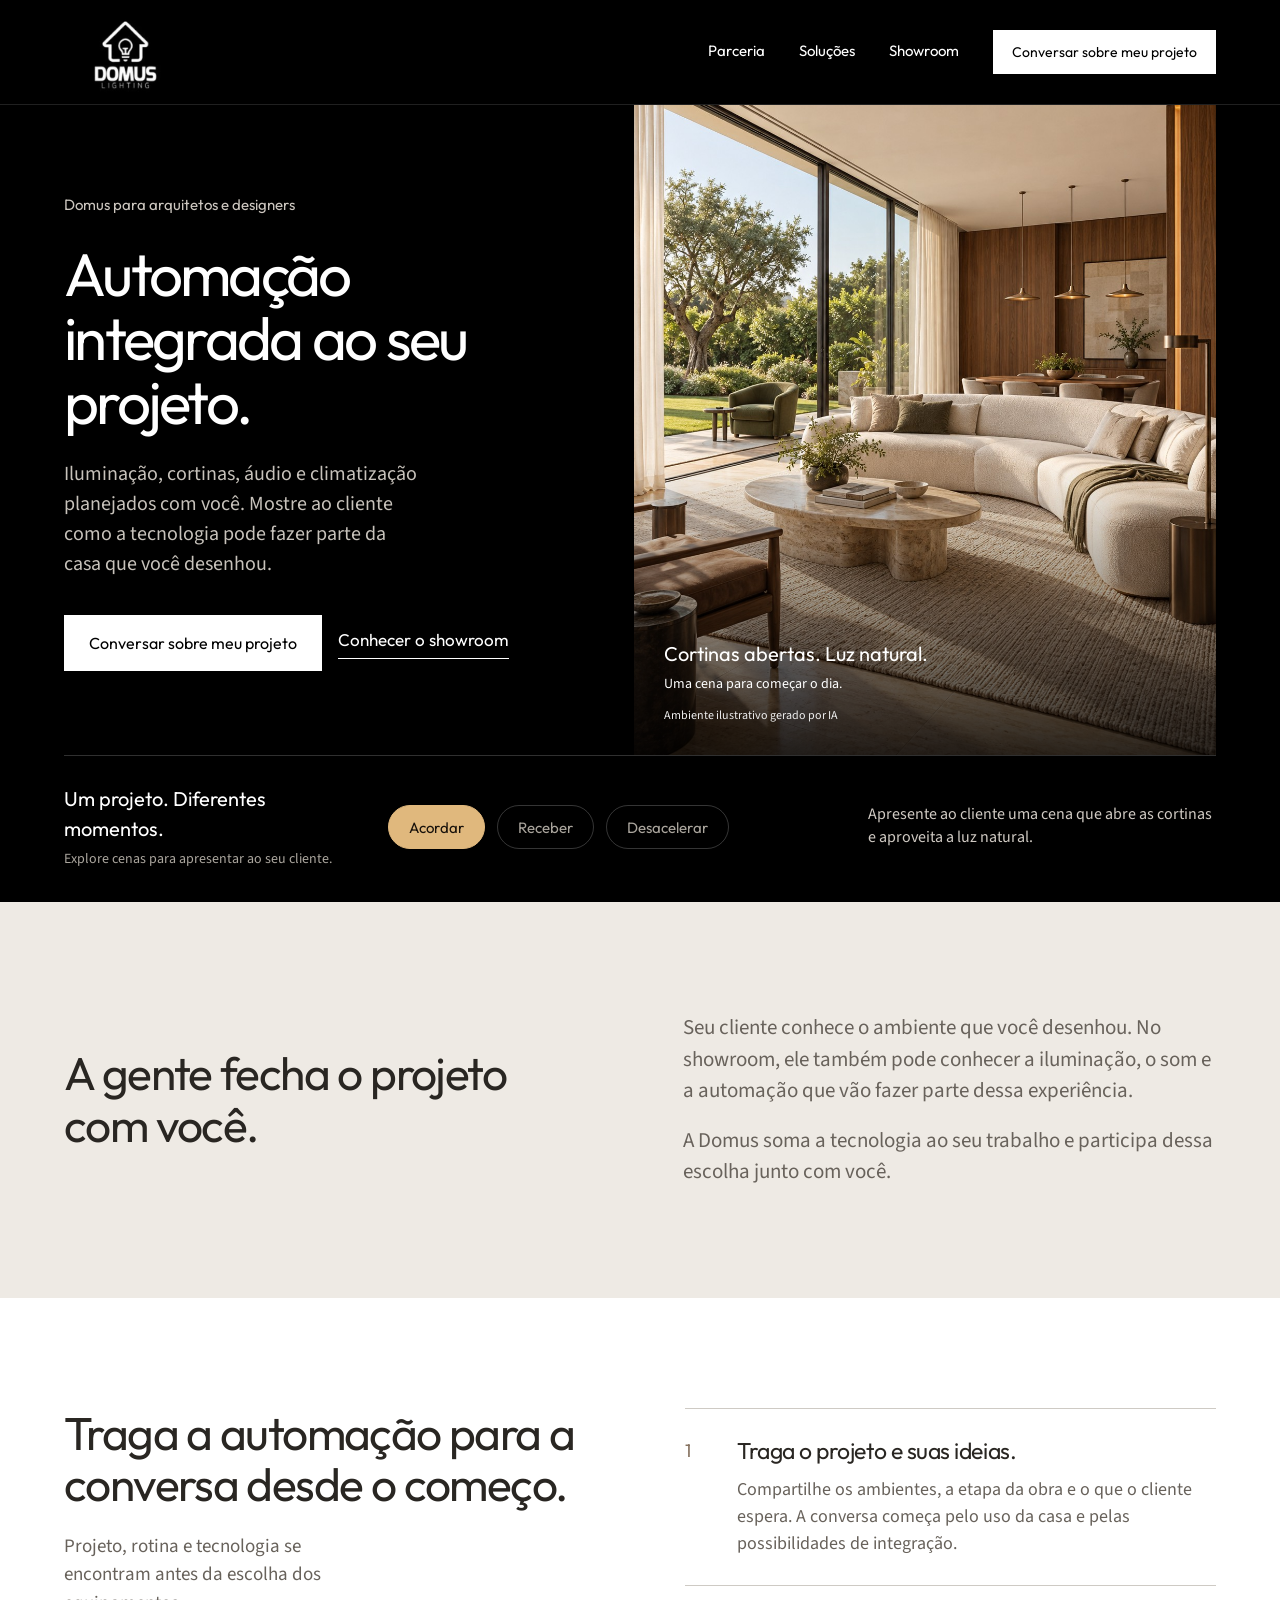
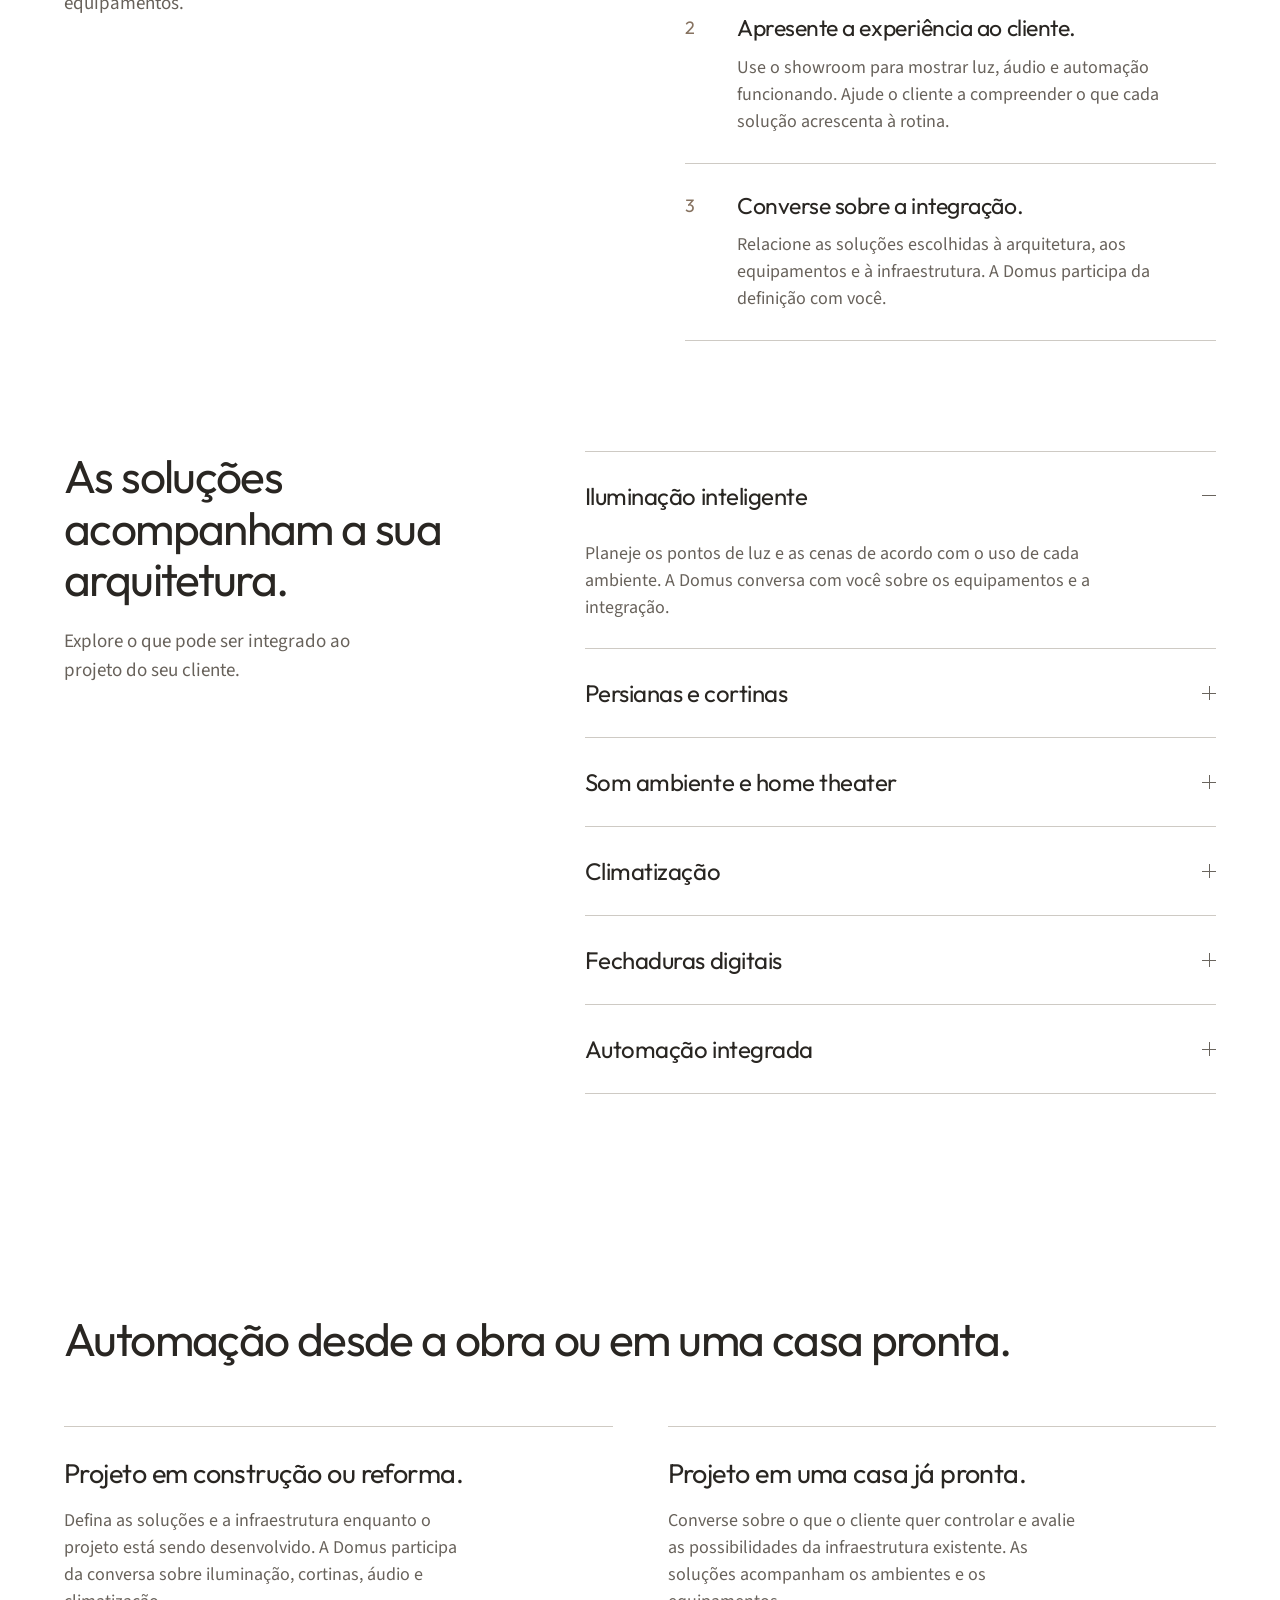
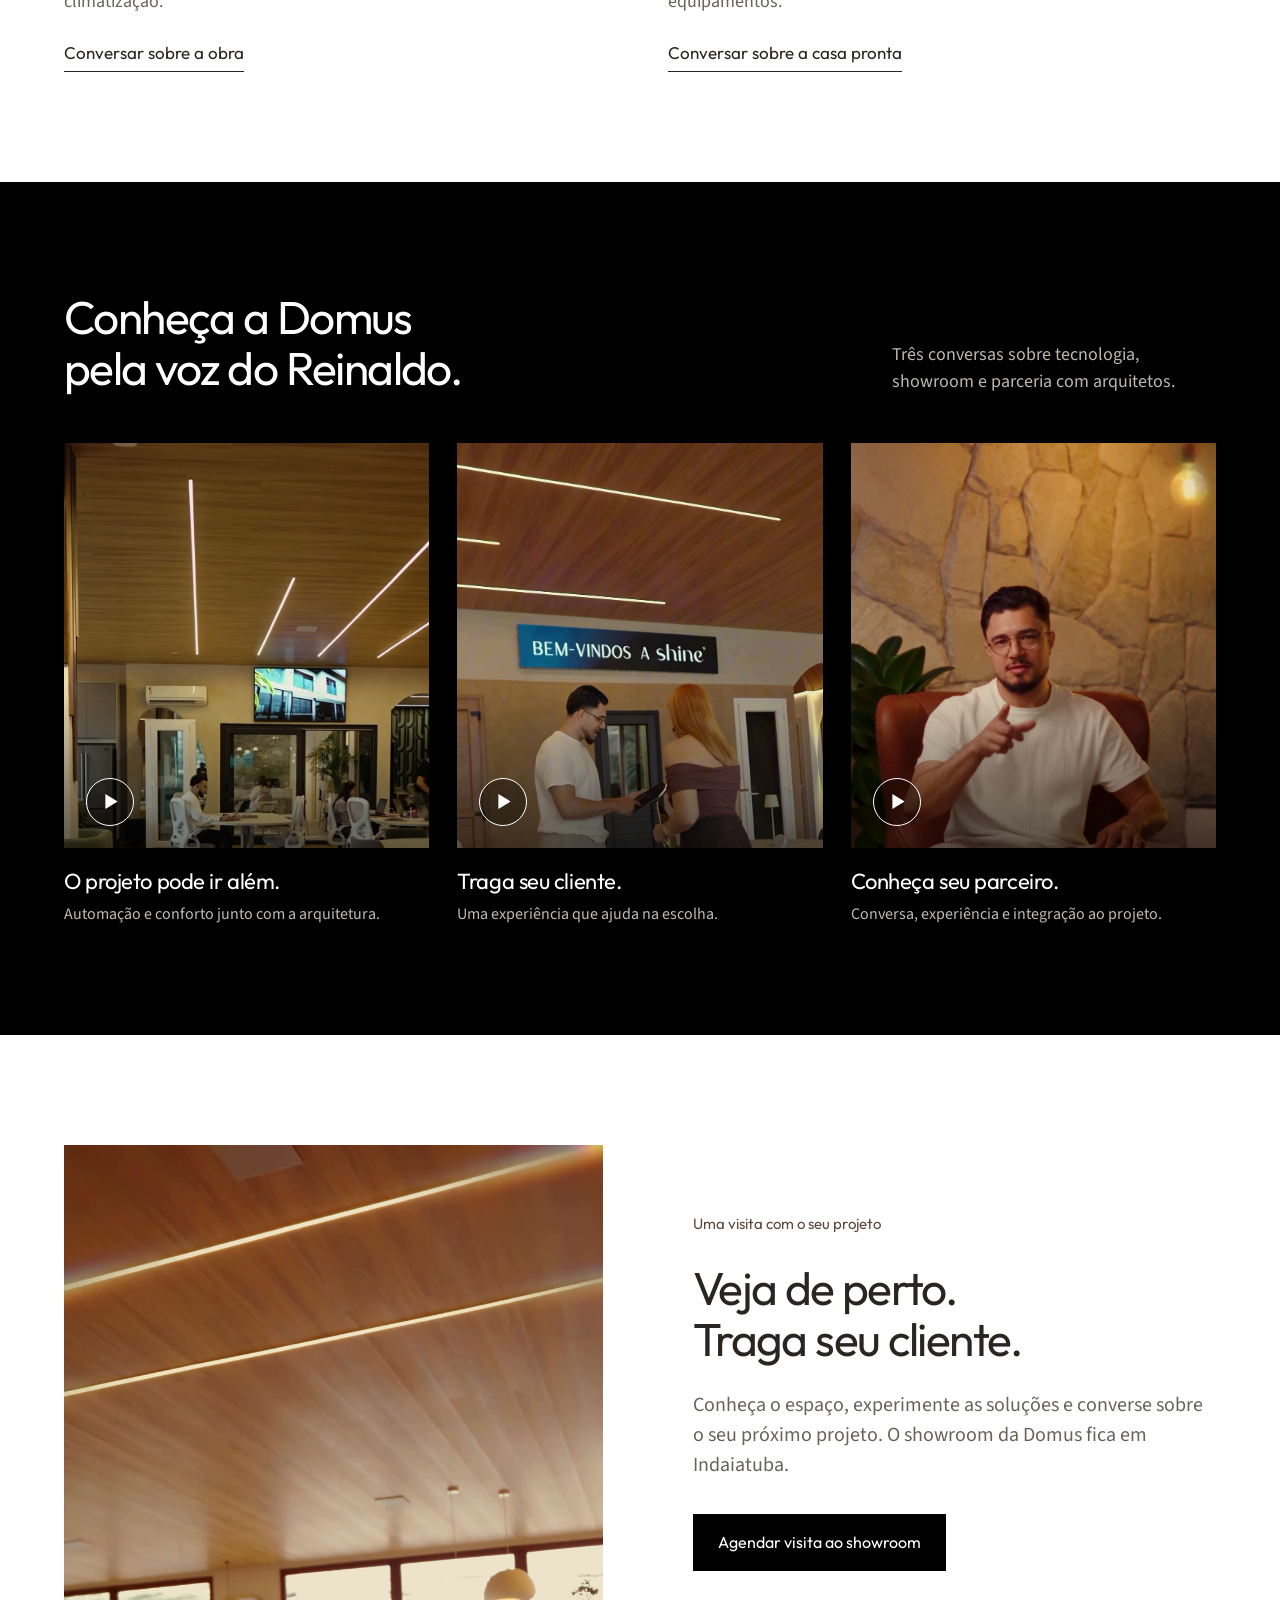
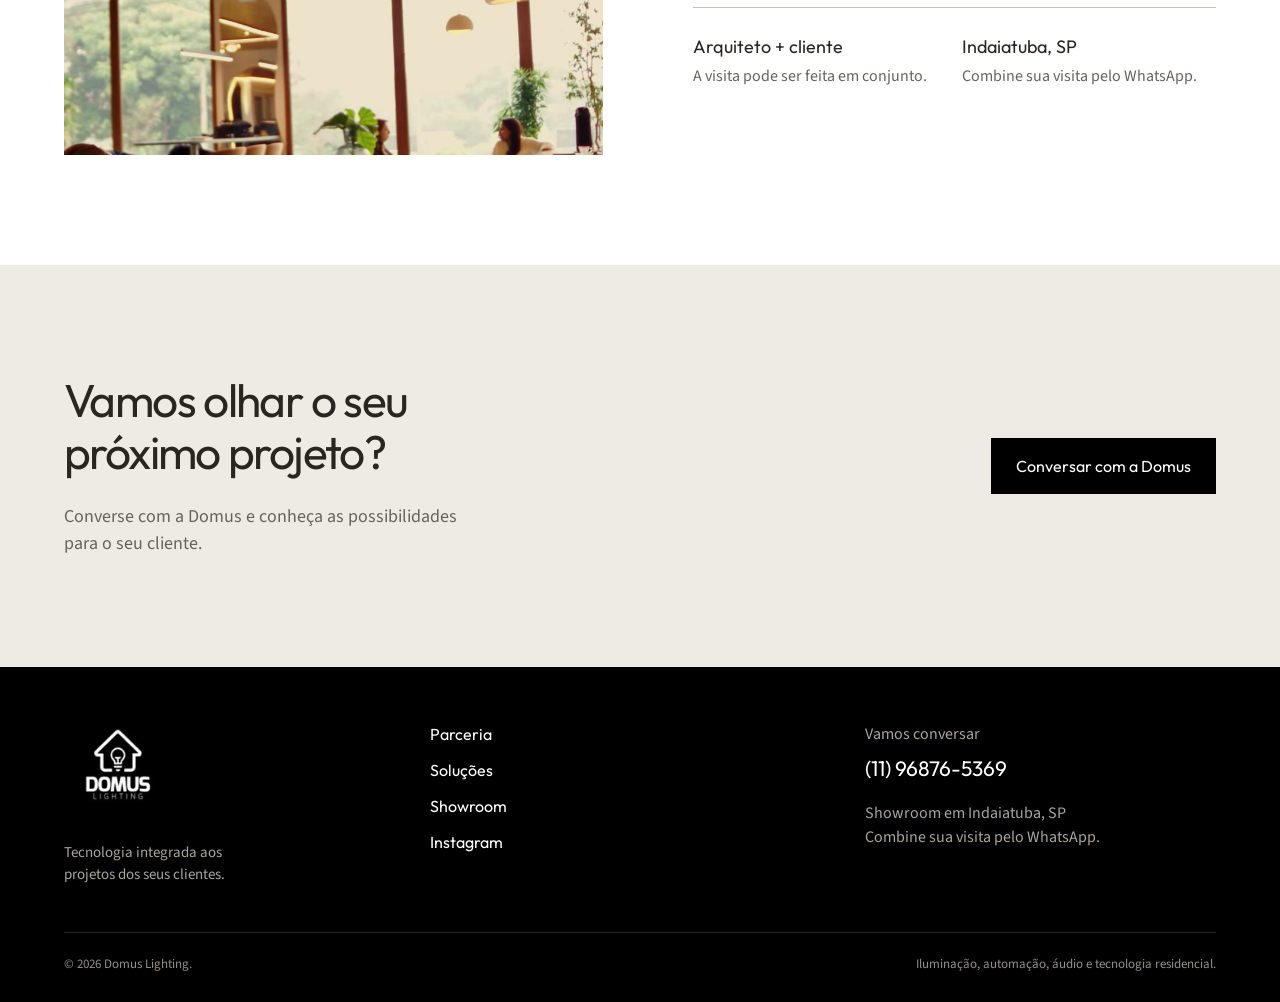
==== commit 048bd461: "Draw disclosure icons in CSS" ====
--- a/arquitetos/index.html
+++ b/arquitetos/index.html
@@ -1,4 +1,4 @@
-<!doctype html><html lang="pt-BR"><head><meta charset="utf-8"><meta name="viewport" content="width=device-width, initial-scale=1"><meta name="theme-color" content="#000000"><meta name="description" content="Integre iluminação, cortinas, áudio e climatização ao projeto do seu cliente. Conheça a parceria Domus e o showroom em Indaiatuba."><meta property="og:title" content="Domus para arquitetos | Automação integrada ao seu projeto"><meta property="og:description" content="Integre iluminação, cortinas, áudio e climatização ao projeto do seu cliente. Conheça a parceria Domus e o showroom em Indaiatuba."><meta property="og:type" content="website"><meta name="color-scheme" content="light"><meta name="robots" content="index,follow,max-image-preview:large"><link rel="canonical" href="https://duartecosta21.github.io/domus-lighting-site/arquitetos/"><meta property="og:url" content="https://duartecosta21.github.io/domus-lighting-site/arquitetos/"><meta property="og:image" content="https://duartecosta21.github.io/domus-lighting-site/assets/images/cena-manha.jpg"><meta property="og:locale" content="pt_BR"><title>Domus para arquitetos | Automação integrada ao seu projeto</title><link rel="icon" href="../assets/images/logo.jpg"><link rel="preload" href="../assets/fonts/Outfit-Regular.ttf" as="font" type="font/ttf" crossorigin><link rel="stylesheet" href="../styles.css?v=7"><script src="../site.js?v=9" defer></script></head><body data-page="architects"><a class="skip-link" href="#conteudo">Pular para o conteúdo</a><header class="site-header"><div class="wrap header-inner"><a class="brand" href="index.html" aria-label="Domus para arquitetos, início"><img src="../assets/images/logo.jpg" width="320" height="320" alt="Domus Lighting"></a><button class="menu-toggle" type="button" aria-expanded="false" aria-controls="navegacao">Menu</button><nav class="site-nav" id="navegacao" aria-label="Navegação principal"><a href="#parceria">Parceria</a><a href="#solucoes">Soluções</a><a href="#showroom">Showroom</a><a class="button light" href="https://wa.me/5511968765369?text=Ol%C3%A1%21%20Sou%20arquiteto%28a%29%2C%20vim%20pelo%20site%20e%20gostaria%20de%20conversar%20sobre%20um%20projeto%20e%20conhecer%20o%20showroom%20da%20Domus." target="_blank" rel="noopener" data-contact-intent="architect_project">Conversar sobre meu projeto</a></nav></div></header><main id="conteudo">
+<!doctype html><html lang="pt-BR"><head><meta charset="utf-8"><meta name="viewport" content="width=device-width, initial-scale=1"><meta name="theme-color" content="#000000"><meta name="description" content="Integre iluminação, cortinas, áudio e climatização ao projeto do seu cliente. Conheça a parceria Domus e o showroom em Indaiatuba."><meta property="og:title" content="Domus para arquitetos | Automação integrada ao seu projeto"><meta property="og:description" content="Integre iluminação, cortinas, áudio e climatização ao projeto do seu cliente. Conheça a parceria Domus e o showroom em Indaiatuba."><meta property="og:type" content="website"><meta name="color-scheme" content="light"><meta name="robots" content="index,follow,max-image-preview:large"><link rel="canonical" href="https://duartecosta21.github.io/domus-lighting-site/arquitetos/"><meta property="og:url" content="https://duartecosta21.github.io/domus-lighting-site/arquitetos/"><meta property="og:image" content="https://duartecosta21.github.io/domus-lighting-site/assets/images/cena-manha.jpg"><meta property="og:locale" content="pt_BR"><title>Domus para arquitetos | Automação integrada ao seu projeto</title><link rel="icon" href="../assets/images/logo.jpg"><link rel="preload" href="../assets/fonts/Outfit-Regular.ttf" as="font" type="font/ttf" crossorigin><link rel="stylesheet" href="../styles.css?v=8"><script src="../site.js?v=9" defer></script></head><body data-page="architects"><a class="skip-link" href="#conteudo">Pular para o conteúdo</a><header class="site-header"><div class="wrap header-inner"><a class="brand" href="index.html" aria-label="Domus para arquitetos, início"><img src="../assets/images/logo.jpg" width="320" height="320" alt="Domus Lighting"></a><button class="menu-toggle" type="button" aria-expanded="false" aria-controls="navegacao">Menu</button><nav class="site-nav" id="navegacao" aria-label="Navegação principal"><a href="#parceria">Parceria</a><a href="#solucoes">Soluções</a><a href="#showroom">Showroom</a><a class="button light" href="https://wa.me/5511968765369?text=Ol%C3%A1%21%20Sou%20arquiteto%28a%29%2C%20vim%20pelo%20site%20e%20gostaria%20de%20conversar%20sobre%20um%20projeto%20e%20conhecer%20o%20showroom%20da%20Domus." target="_blank" rel="noopener" data-contact-intent="architect_project">Conversar sobre meu projeto</a></nav></div></header><main id="conteudo">
 <section class="hero architect-hero scene-morning" data-scene-hero aria-labelledby="titulo"><div class="wrap"><div class="hero-layout"><div class="hero-copy"><p class="place">Domus para arquitetos e designers</p><h1 id="titulo">Automação integrada ao seu projeto.</h1><p class="lead">Iluminação, cortinas, áudio e climatização planejados com você. Mostre ao cliente como a tecnologia pode fazer parte da casa que você desenhou.</p><div class="actions"><a class="button light" href="https://wa.me/5511968765369?text=Ol%C3%A1%21%20Sou%20arquiteto%28a%29%2C%20vim%20pelo%20site%20e%20gostaria%20de%20conversar%20sobre%20um%20projeto%20e%20conhecer%20o%20showroom%20da%20Domus." target="_blank" rel="noopener" data-contact-intent="architect_project">Conversar sobre meu projeto</a><a class="text-link" href="#showroom">Conhecer o showroom</a></div></div><div class="hero-visual"><img src="../assets/images/cena-manha.jpg" width="1122" height="1402" alt="Ambiente ilustrativo de alto padrão pela manhã, com luz natural e cortinas abertas" fetchpriority="high"><p class="photo-caption"><span id="scene-title">Cortinas abertas. Luz natural.</span><span id="scene-detail" style="font-family:Source;font-size:14px">Uma cena para começar o dia.</span><small class="photo-origin">Ambiente ilustrativo gerado por IA</small></p></div></div><div class="scene-bar" id="cenas"><div class="scene-heading">Um projeto. Diferentes momentos.<small>Explore cenas para apresentar ao seu cliente.</small></div><div class="scene-buttons" role="group" aria-label="Explorar exemplos de cenas"><button type="button" data-scene="morning" aria-pressed="true">Acordar</button><button type="button" data-scene="evening" aria-pressed="false">Receber</button><button type="button" data-scene="night" aria-pressed="false">Desacelerar</button></div><p class="scene-description" id="scene-description" aria-live="polite">Apresente ao cliente uma cena que abre as cortinas e aproveita a luz natural.</p></div></div></section>
 <section class="section partnership-statement" id="parceria"><div class="wrap opening"><h2>A gente fecha o projeto com você.</h2><div><p>Seu cliente conhece o ambiente que você desenhou. No showroom, ele também pode conhecer a iluminação, o som e a automação que vão fazer parte dessa experiência.</p><p>A Domus soma a tecnologia ao seu trabalho e participa dessa escolha junto com você.</p></div></div></section>
 <section class="section wrap workflow"><div><h2>Traga a automação para a conversa desde o começo.</h2><p class="section-note">Projeto, rotina e tecnologia se encontram antes da escolha dos equipamentos.</p></div><ol class="workflow-list"><li><div><h3>Traga o projeto e suas ideias.</h3><p>Compartilhe os ambientes, a etapa da obra e o que o cliente espera. A conversa começa pelo uso da casa e pelas possibilidades de integração.</p></div></li><li><div><h3>Apresente a experiência ao cliente.</h3><p>Use o showroom para mostrar luz, áudio e automação funcionando. Ajude o cliente a compreender o que cada solução acrescenta à rotina.</p></div></li><li><div><h3>Converse sobre a integração.</h3><p>Relacione as soluções escolhidas à arquitetura, aos equipamentos e à infraestrutura. A Domus participa da definição com você.</p></div></li></ol></section>
--- a/styles.css
+++ b/styles.css
@@ -1,5 +1,5 @@
 @font-face{font-family:Outfit;src:url('assets/fonts/Outfit-Regular.ttf') format('truetype');font-display:swap;font-weight:400}@font-face{font-family:Outfit;src:url('assets/fonts/Outfit-Medium.ttf') format('truetype');font-display:swap;font-weight:500}@font-face{font-family:Source;src:url('assets/fonts/SourceSans3-Regular.ttf') format('truetype');font-display:swap;font-weight:400}
-:root{--black:#000;--white:#fff;--paper:#eeeae4;--wood:#5f493b;--light:#e0b87d;--muted:#aea9a1;--ink:#292622;--gap:clamp(24px,5vw,80px)}*{box-sizing:border-box}html{scroll-behavior:smooth;scroll-padding-top:100px}body{margin:0;background:var(--white);color:var(--ink);font-family:Source,Arial,sans-serif;font-size:18px;line-height:1.5}h1,h2,h3,h4,button,.button,nav,.brand{font-family:Outfit,Arial,sans-serif;font-weight:400}h1,h2,h3,p{margin:0}h1{font-size:clamp(48px,5.7vw,86px);line-height:1.06;letter-spacing:-.045em}h2{font-size:clamp(34px,3.6vw,55px);line-height:1.12;letter-spacing:-.035em}h3{font-size:27px;line-height:1.2;letter-spacing:-.02em}p{max-width:60ch}a{color:inherit;text-decoration:none}button{cursor:pointer}img,video{display:block;max-width:100%}button,a,summary{-webkit-tap-highlight-color:transparent}button:focus-visible,a:focus-visible,summary:focus-visible{outline:3px solid #ad702e;outline-offset:6px}.skip-link{position:fixed;top:10px;left:10px;padding:12px 20px;background:white;color:black;z-index:100;transform:translateY(-150%)}.skip-link:focus{transform:none}.wrap{max-width:1440px;margin:auto;padding-left:var(--gap);padding-right:var(--gap)}.section{padding-top:110px;padding-bottom:110px}.button{display:inline-flex;align-items:center;justify-content:center;gap:18px;font-size:16px;line-height:1.3;padding:17px 24px;background:#000;color:#fff;border:1px solid #000;min-height:54px;transition:background .2s,color .2s}.button:hover{background:var(--wood);border-color:var(--wood)}.button.light{color:#000;background:#fff;border-color:#fff}.button.light:hover{background:var(--paper);border-color:var(--paper)}.button.outline{background:transparent;color:inherit;border-color:currentColor}.button.outline:hover{background:var(--paper);color:#000}.text-link{display:inline-block;padding-bottom:5px;border-bottom:1px solid currentColor;font-family:Outfit;font-size:17px}.text-link:hover{opacity:.7}.muted{color:#68625b}.intro-copy{font-size:21px;line-height:1.5}.lead{margin-top:24px}.actions{display:flex;flex-wrap:wrap;gap:16px;align-items:center;margin-top:34px}.site-header{background:#000;color:#fff;border-bottom:1px solid #ffffff20;position:relative;z-index:20}.header-inner{display:flex;align-items:center;justify-content:space-between;min-height:104px;gap:30px}.brand{display:flex;align-items:center;flex-shrink:0}.brand img{width:88px;height:88px;object-fit:contain}.site-nav{display:flex;align-items:center;gap:34px;font-size:15px}.site-nav a:not(.button){padding:8px 0;border-bottom:1px solid transparent}.site-nav a:hover,.site-nav a[aria-current=page]{border-bottom-color:white}.site-nav .button{font-size:14px;padding:12px 18px;min-height:44px}.menu-toggle{display:none;color:#fff;border:1px solid #ffffff50;background:transparent;padding:9px 14px;font-size:15px}.hero{background:#000;color:#fff;overflow:hidden}.hero-layout{display:grid;grid-template-columns:1fr 1.02fr;align-items:stretch;min-height:688px}.hero-copy{padding:85px 60px 62px 0;display:flex;flex-direction:column;align-items:flex-start;justify-content:center}.place{font-family:Outfit;font-size:15px;color:#ccc6bf;margin-bottom:27px}.hero-copy .lead{font-size:20px;line-height:1.5;color:#c7c2bb;max-width:36ch}.hero .actions{margin-top:36px}.hero-visual{position:relative;min-height:610px;isolation:isolate}.hero-visual img{width:100%;height:100%;object-fit:cover;object-position:50% 50%;position:absolute;inset:0;transition:filter .65s}.hero-visual:after{content:'';position:absolute;inset:55% 0 0;background:linear-gradient(transparent,#000c);z-index:1;pointer-events:none}.photo-caption{position:absolute;bottom:30px;left:30px;right:30px;color:#fff;font-size:14px;z-index:2}.photo-caption span{display:block;font-family:Outfit;font-size:20px;margin-bottom:5px}.scene-bar{display:grid;grid-template-columns:.8fr 1.25fr 1fr;gap:45px;align-items:center;padding-top:28px;padding-bottom:32px;border-top:1px solid #ffffff30}.scene-heading{font-family:Outfit;font-size:20px}.scene-heading small{display:block;font-family:Source;font-size:14px;color:#aba69e;margin-top:5px}.scene-buttons{display:flex;gap:12px;flex-wrap:wrap}.scene-buttons button{color:#a9a49c;background:transparent;border:1px solid #ffffff35;border-radius:30px;min-height:44px;padding:10px 20px;font-size:15px}.scene-buttons button[aria-pressed=true]{background:var(--light);color:#19120b;border-color:var(--light)}.scene-description{font-size:16px;color:#d0cac3;line-height:1.45;min-height:48px}.opening{display:grid;grid-template-columns:1fr 1fr;gap:85px;align-items:start}.opening p{font-size:21px;color:#68625b}.opening p+p{margin-top:18px}.solutions{padding-top:0}.solutions-layout{display:grid;grid-template-columns:.8fr 1.2fr;gap:100px}.section-note{margin-top:22px;color:#68625b;font-size:19px;max-width:34ch}.solution-list{border-top:1px solid #cecac4}.solution-list details{border-bottom:1px solid #cecac4}.solution-list summary{list-style:none;cursor:pointer;display:flex;gap:20px;justify-content:space-between;align-items:center;padding:26px 0;font-family:Outfit;font-size:24px;letter-spacing:-.02em}.solution-list summary::-webkit-details-marker{display:none}.solution-list summary:after{content:'+';font-family:Source;font-size:28px;font-weight:400;color:#69645d}.solution-list details[open] summary:after{content:'−'}.solution-list details p{padding:0 35px 27px 0;color:#68625b;font-size:18px}.showroom{background:var(--paper)}.showroom-layout{display:grid;grid-template-columns:1.03fr 1fr;gap:90px;align-items:center}.showroom-photo{position:relative;height:610px;overflow:hidden}.showroom-photo img{width:100%;height:100%;object-fit:cover;object-position:50% 30%}.video-trigger{display:flex;align-items:center;gap:16px;font-family:Outfit;font-size:17px;color:#000;background:transparent;border:0;padding:0;margin-top:28px;text-align:left}.play-icon{display:grid;place-items:center;width:55px;height:55px;border:1px solid currentColor;border-radius:50%;flex-shrink:0}.play-icon svg{width:15px;height:17px;margin-left:3px;fill:currentColor}.showroom-copy .lead{color:#68625b;font-size:20px}.showroom-copy .place{color:var(--wood)}.showroom-meta{display:flex;gap:35px;flex-wrap:wrap;margin-top:36px;padding-top:25px;border-top:1px solid #c9c2b8;font-size:16px;color:#68625b}.showroom-meta strong{display:block;font-family:Outfit;color:#292622;font-weight:400;font-size:18px;margin-bottom:4px}.project-types{display:grid;grid-template-columns:1fr 1fr;gap:55px;margin-top:60px}.project-types article{border-top:1px solid #cfcac3;padding-top:30px}.project-types h3{margin-bottom:18px}.project-types p{color:#68625b;max-width:46ch}.project-types .text-link{margin-top:25px}.architect-invite{background:#000;color:#fff}.architect-invite-inner{display:grid;grid-template-columns:1fr 1fr;gap:90px;align-items:center}.architect-invite .lead{color:#c7c2bb;font-size:20px}.architect-invite img{height:440px;width:100%;object-fit:cover;object-position:50% 30%}.faq-layout{display:grid;grid-template-columns:.8fr 1.2fr;gap:100px}.faq-list{border-top:1px solid #cecac4}.faq-list details{border-bottom:1px solid #cecac4}.faq-list summary{font-family:Outfit;font-size:20px;list-style:none;display:flex;align-items:center;justify-content:space-between;gap:25px;cursor:pointer;padding:24px 0}.faq-list summary:after{content:'+';font-size:26px}.faq-list details[open] summary:after{content:'−'}.faq-list summary::-webkit-details-marker{display:none}.faq-list p{font-size:18px;padding:0 35px 25px 0;color:#68625b}.contact{background:var(--paper)}.contact-inner{display:flex;align-items:center;justify-content:space-between;gap:60px}.contact h2{max-width:16ch}.contact .lead{color:#68625b;max-width:47ch}.contact .button{flex-shrink:0}.site-footer{background:#000;color:#fff;padding:55px 0 28px}.footer-top{display:grid;grid-template-columns:.9fr 1.1fr 1fr;gap:50px;align-items:start}.footer-brand img{width:100px;height:100px;object-fit:contain;margin-top:-20px}.footer-brand p{font-size:15px;color:#aba59c;max-width:29ch;margin-top:15px}.footer-links{display:flex;flex-direction:column;align-items:flex-start;gap:12px;font-size:16px}.footer-contact{font-size:16px;color:#aba59c}.footer-contact a{display:block;color:#fff;font-family:Outfit;font-size:21px;margin:7px 0 17px}.footer-bottom{display:flex;justify-content:space-between;flex-wrap:wrap;gap:15px;margin-top:45px;padding-top:22px;border-top:1px solid #ffffff25;color:#969087;font-size:13px}.video-dialog{background:#080808;color:#fff;border:1px solid #ffffff35;padding:0;max-width:min(940px,94vw);max-height:94dvh;width:940px}.video-dialog::backdrop{background:#000d}.dialog-head{display:flex;justify-content:space-between;align-items:center;gap:20px;padding:16px 22px}.dialog-head h2{font-size:19px;letter-spacing:0}.dialog-close{background:transparent;color:#fff;border:1px solid #ffffff50;padding:8px 14px;font-size:15px}.video-dialog video{width:100%;height:74dvh;object-fit:contain;background:#000}.dialog-source{display:block;padding:14px 22px;font-size:14px;color:#bfb9b1;text-decoration:underline}.architect-hero .hero-copy{padding-top:70px;padding-bottom:65px}.architect-hero h1{font-size:clamp(45px,4.7vw,70px)}.architect-hero .hero-layout{min-height:650px}.architect-hero .hero-visual img{object-position:50% 40%}.partnership-statement{background:var(--paper)}.partnership-statement .opening{align-items:center}.partnership-statement h2{max-width:17ch}.workflow{display:grid;grid-template-columns:1fr 1fr;gap:90px}.workflow-list{margin:0;padding:0;list-style:none;counter-reset:steps}.workflow-list li{counter-increment:steps;display:grid;grid-template-columns:30px 1fr;gap:22px;padding:28px 0;border-top:1px solid #cecac4}.workflow-list li:before{content:counter(steps);font-family:Outfit;font-size:18px;color:#877361}.workflow-list li:last-child{border-bottom:1px solid #cecac4}.workflow-list h3{font-size:23px;margin-bottom:12px}.workflow-list p{color:#68625b;font-size:18px}.films{background:#000;color:#fff}.films-heading{display:flex;align-items:end;justify-content:space-between;gap:50px;margin-bottom:48px}.films-heading p{color:#bdb7af;max-width:36ch}.film-grid{display:grid;grid-template-columns:repeat(3,1fr);gap:28px}.film-card{background:transparent;color:#fff;border:0;padding:0;text-align:left;display:block;width:100%}.film-poster{height:405px;position:relative;overflow:hidden;margin-bottom:20px}.film-poster img{height:100%;width:100%;object-fit:cover;object-position:50% 25%;transition:transform .35s}.film-card:hover .film-poster img{transform:scale(1.025)}.film-poster:after{content:'';position:absolute;inset:60% 0 0;background:linear-gradient(transparent,#0008)}.film-poster .play-icon{position:absolute;bottom:22px;left:22px;z-index:1;background:#0005;color:white;width:48px;height:48px}.film-card h3{font-size:22px;margin-bottom:9px}.film-card p{font-family:Source;font-size:16px;color:#c1bab2}.architect-scope{display:grid;grid-template-columns:1fr 1fr;gap:90px}.scope-photo{height:610px;object-fit:cover;width:100%}.scope-list{display:flex;flex-wrap:wrap;gap:0;margin-top:30px}.scope-list span{width:50%;padding:15px 12px 15px 0;border-bottom:1px solid #d3ccc3;font-family:Outfit;font-size:18px}.scope-copy .lead{font-size:20px;color:#68625b}.scope-copy .text-link{margin-top:32px}
+:root{--black:#000;--white:#fff;--paper:#eeeae4;--wood:#5f493b;--light:#e0b87d;--muted:#aea9a1;--ink:#292622;--gap:clamp(24px,5vw,80px)}*{box-sizing:border-box}html{scroll-behavior:smooth;scroll-padding-top:100px}body{margin:0;background:var(--white);color:var(--ink);font-family:Source,Arial,sans-serif;font-size:18px;line-height:1.5}h1,h2,h3,h4,button,.button,nav,.brand{font-family:Outfit,Arial,sans-serif;font-weight:400}h1,h2,h3,p{margin:0}h1{font-size:clamp(48px,5.7vw,86px);line-height:1.06;letter-spacing:-.045em}h2{font-size:clamp(34px,3.6vw,55px);line-height:1.12;letter-spacing:-.035em}h3{font-size:27px;line-height:1.2;letter-spacing:-.02em}p{max-width:60ch}a{color:inherit;text-decoration:none}button{cursor:pointer}img,video{display:block;max-width:100%}button,a,summary{-webkit-tap-highlight-color:transparent}button:focus-visible,a:focus-visible,summary:focus-visible{outline:3px solid #ad702e;outline-offset:6px}.skip-link{position:fixed;top:10px;left:10px;padding:12px 20px;background:white;color:black;z-index:100;transform:translateY(-150%)}.skip-link:focus{transform:none}.wrap{max-width:1440px;margin:auto;padding-left:var(--gap);padding-right:var(--gap)}.section{padding-top:110px;padding-bottom:110px}.button{display:inline-flex;align-items:center;justify-content:center;gap:18px;font-size:16px;line-height:1.3;padding:17px 24px;background:#000;color:#fff;border:1px solid #000;min-height:54px;transition:background .2s,color .2s}.button:hover{background:var(--wood);border-color:var(--wood)}.button.light{color:#000;background:#fff;border-color:#fff}.button.light:hover{background:var(--paper);border-color:var(--paper)}.button.outline{background:transparent;color:inherit;border-color:currentColor}.button.outline:hover{background:var(--paper);color:#000}.text-link{display:inline-block;padding-bottom:5px;border-bottom:1px solid currentColor;font-family:Outfit;font-size:17px}.text-link:hover{opacity:.7}.muted{color:#68625b}.intro-copy{font-size:21px;line-height:1.5}.lead{margin-top:24px}.actions{display:flex;flex-wrap:wrap;gap:16px;align-items:center;margin-top:34px}.site-header{background:#000;color:#fff;border-bottom:1px solid #ffffff20;position:relative;z-index:20}.header-inner{display:flex;align-items:center;justify-content:space-between;min-height:104px;gap:30px}.brand{display:flex;align-items:center;flex-shrink:0}.brand img{width:88px;height:88px;object-fit:contain}.site-nav{display:flex;align-items:center;gap:34px;font-size:15px}.site-nav a:not(.button){padding:8px 0;border-bottom:1px solid transparent}.site-nav a:hover,.site-nav a[aria-current=page]{border-bottom-color:white}.site-nav .button{font-size:14px;padding:12px 18px;min-height:44px}.menu-toggle{display:none;color:#fff;border:1px solid #ffffff50;background:transparent;padding:9px 14px;font-size:15px}.hero{background:#000;color:#fff;overflow:hidden}.hero-layout{display:grid;grid-template-columns:1fr 1.02fr;align-items:stretch;min-height:688px}.hero-copy{padding:85px 60px 62px 0;display:flex;flex-direction:column;align-items:flex-start;justify-content:center}.place{font-family:Outfit;font-size:15px;color:#ccc6bf;margin-bottom:27px}.hero-copy .lead{font-size:20px;line-height:1.5;color:#c7c2bb;max-width:36ch}.hero .actions{margin-top:36px}.hero-visual{position:relative;min-height:610px;isolation:isolate}.hero-visual img{width:100%;height:100%;object-fit:cover;object-position:50% 50%;position:absolute;inset:0;transition:filter .65s}.hero-visual:after{content:'';position:absolute;inset:55% 0 0;background:linear-gradient(transparent,#000c);z-index:1;pointer-events:none}.photo-caption{position:absolute;bottom:30px;left:30px;right:30px;color:#fff;font-size:14px;z-index:2}.photo-caption span{display:block;font-family:Outfit;font-size:20px;margin-bottom:5px}.scene-bar{display:grid;grid-template-columns:.8fr 1.25fr 1fr;gap:45px;align-items:center;padding-top:28px;padding-bottom:32px;border-top:1px solid #ffffff30}.scene-heading{font-family:Outfit;font-size:20px}.scene-heading small{display:block;font-family:Source;font-size:14px;color:#aba69e;margin-top:5px}.scene-buttons{display:flex;gap:12px;flex-wrap:wrap}.scene-buttons button{color:#a9a49c;background:transparent;border:1px solid #ffffff35;border-radius:30px;min-height:44px;padding:10px 20px;font-size:15px}.scene-buttons button[aria-pressed=true]{background:var(--light);color:#19120b;border-color:var(--light)}.scene-description{font-size:16px;color:#d0cac3;line-height:1.45;min-height:48px}.opening{display:grid;grid-template-columns:1fr 1fr;gap:85px;align-items:start}.opening p{font-size:21px;color:#68625b}.opening p+p{margin-top:18px}.solutions{padding-top:0}.solutions-layout{display:grid;grid-template-columns:.8fr 1.2fr;gap:100px}.section-note{margin-top:22px;color:#68625b;font-size:19px;max-width:34ch}.solution-list{border-top:1px solid #cecac4}.solution-list details{border-bottom:1px solid #cecac4}.solution-list summary{list-style:none;cursor:pointer;display:flex;gap:20px;justify-content:space-between;align-items:center;padding:26px 0;font-family:Outfit;font-size:24px;letter-spacing:-.02em}.solution-list summary::-webkit-details-marker{display:none}.solution-list summary:after{content:'';width:14px;height:14px;flex:0 0 14px;color:#69645d;background:linear-gradient(currentColor,currentColor) center/14px 1px no-repeat,linear-gradient(currentColor,currentColor) center/1px 14px no-repeat}.solution-list details[open] summary:after{background-size:14px 1px,1px 0}.solution-list details p{padding:0 35px 27px 0;color:#68625b;font-size:18px}.showroom{background:var(--paper)}.showroom-layout{display:grid;grid-template-columns:1.03fr 1fr;gap:90px;align-items:center}.showroom-photo{position:relative;height:610px;overflow:hidden}.showroom-photo img{width:100%;height:100%;object-fit:cover;object-position:50% 30%}.video-trigger{display:flex;align-items:center;gap:16px;font-family:Outfit;font-size:17px;color:#000;background:transparent;border:0;padding:0;margin-top:28px;text-align:left}.play-icon{display:grid;place-items:center;width:55px;height:55px;border:1px solid currentColor;border-radius:50%;flex-shrink:0}.play-icon svg{width:15px;height:17px;margin-left:3px;fill:currentColor}.showroom-copy .lead{color:#68625b;font-size:20px}.showroom-copy .place{color:var(--wood)}.showroom-meta{display:flex;gap:35px;flex-wrap:wrap;margin-top:36px;padding-top:25px;border-top:1px solid #c9c2b8;font-size:16px;color:#68625b}.showroom-meta strong{display:block;font-family:Outfit;color:#292622;font-weight:400;font-size:18px;margin-bottom:4px}.project-types{display:grid;grid-template-columns:1fr 1fr;gap:55px;margin-top:60px}.project-types article{border-top:1px solid #cfcac3;padding-top:30px}.project-types h3{margin-bottom:18px}.project-types p{color:#68625b;max-width:46ch}.project-types .text-link{margin-top:25px}.architect-invite{background:#000;color:#fff}.architect-invite-inner{display:grid;grid-template-columns:1fr 1fr;gap:90px;align-items:center}.architect-invite .lead{color:#c7c2bb;font-size:20px}.architect-invite img{height:440px;width:100%;object-fit:cover;object-position:50% 30%}.faq-layout{display:grid;grid-template-columns:.8fr 1.2fr;gap:100px}.faq-list{border-top:1px solid #cecac4}.faq-list details{border-bottom:1px solid #cecac4}.faq-list summary{font-family:Outfit;font-size:20px;list-style:none;display:flex;align-items:center;justify-content:space-between;gap:25px;cursor:pointer;padding:24px 0}.faq-list summary:after{content:'';width:14px;height:14px;flex:0 0 14px;background:linear-gradient(currentColor,currentColor) center/14px 1px no-repeat,linear-gradient(currentColor,currentColor) center/1px 14px no-repeat}.faq-list details[open] summary:after{background-size:14px 1px,1px 0}.faq-list summary::-webkit-details-marker{display:none}.faq-list p{font-size:18px;padding:0 35px 25px 0;color:#68625b}.contact{background:var(--paper)}.contact-inner{display:flex;align-items:center;justify-content:space-between;gap:60px}.contact h2{max-width:16ch}.contact .lead{color:#68625b;max-width:47ch}.contact .button{flex-shrink:0}.site-footer{background:#000;color:#fff;padding:55px 0 28px}.footer-top{display:grid;grid-template-columns:.9fr 1.1fr 1fr;gap:50px;align-items:start}.footer-brand img{width:100px;height:100px;object-fit:contain;margin-top:-20px}.footer-brand p{font-size:15px;color:#aba59c;max-width:29ch;margin-top:15px}.footer-links{display:flex;flex-direction:column;align-items:flex-start;gap:12px;font-size:16px}.footer-contact{font-size:16px;color:#aba59c}.footer-contact a{display:block;color:#fff;font-family:Outfit;font-size:21px;margin:7px 0 17px}.footer-bottom{display:flex;justify-content:space-between;flex-wrap:wrap;gap:15px;margin-top:45px;padding-top:22px;border-top:1px solid #ffffff25;color:#969087;font-size:13px}.video-dialog{background:#080808;color:#fff;border:1px solid #ffffff35;padding:0;max-width:min(940px,94vw);max-height:94dvh;width:940px}.video-dialog::backdrop{background:#000d}.dialog-head{display:flex;justify-content:space-between;align-items:center;gap:20px;padding:16px 22px}.dialog-head h2{font-size:19px;letter-spacing:0}.dialog-close{background:transparent;color:#fff;border:1px solid #ffffff50;padding:8px 14px;font-size:15px}.video-dialog video{width:100%;height:74dvh;object-fit:contain;background:#000}.dialog-source{display:block;padding:14px 22px;font-size:14px;color:#bfb9b1;text-decoration:underline}.architect-hero .hero-copy{padding-top:70px;padding-bottom:65px}.architect-hero h1{font-size:clamp(45px,4.7vw,70px)}.architect-hero .hero-layout{min-height:650px}.architect-hero .hero-visual img{object-position:50% 40%}.partnership-statement{background:var(--paper)}.partnership-statement .opening{align-items:center}.partnership-statement h2{max-width:17ch}.workflow{display:grid;grid-template-columns:1fr 1fr;gap:90px}.workflow-list{margin:0;padding:0;list-style:none;counter-reset:steps}.workflow-list li{counter-increment:steps;display:grid;grid-template-columns:30px 1fr;gap:22px;padding:28px 0;border-top:1px solid #cecac4}.workflow-list li:before{content:counter(steps);font-family:Outfit;font-size:18px;color:#877361}.workflow-list li:last-child{border-bottom:1px solid #cecac4}.workflow-list h3{font-size:23px;margin-bottom:12px}.workflow-list p{color:#68625b;font-size:18px}.films{background:#000;color:#fff}.films-heading{display:flex;align-items:end;justify-content:space-between;gap:50px;margin-bottom:48px}.films-heading p{color:#bdb7af;max-width:36ch}.film-grid{display:grid;grid-template-columns:repeat(3,1fr);gap:28px}.film-card{background:transparent;color:#fff;border:0;padding:0;text-align:left;display:block;width:100%}.film-poster{height:405px;position:relative;overflow:hidden;margin-bottom:20px}.film-poster img{height:100%;width:100%;object-fit:cover;object-position:50% 25%;transition:transform .35s}.film-card:hover .film-poster img{transform:scale(1.025)}.film-poster:after{content:'';position:absolute;inset:60% 0 0;background:linear-gradient(transparent,#0008)}.film-poster .play-icon{position:absolute;bottom:22px;left:22px;z-index:1;background:#0005;color:white;width:48px;height:48px}.film-card h3{font-size:22px;margin-bottom:9px}.film-card p{font-family:Source;font-size:16px;color:#c1bab2}.architect-scope{display:grid;grid-template-columns:1fr 1fr;gap:90px}.scope-photo{height:610px;object-fit:cover;width:100%}.scope-list{display:flex;flex-wrap:wrap;gap:0;margin-top:30px}.scope-list span{width:50%;padding:15px 12px 15px 0;border-bottom:1px solid #d3ccc3;font-family:Outfit;font-size:18px}.scope-copy .lead{font-size:20px;color:#68625b}.scope-copy .text-link{margin-top:32px}
 .brand{width:115px;height:88px;overflow:hidden}.brand img{width:125px;height:125px;max-width:none}.footer-brand img{width:130px;height:130px;margin-top:-25px;margin-left:-10px}.showroom-photo img{object-position:50% 50%}.architect-invite img{object-position:50% 55%}.as-button{background:transparent;color:inherit;border:0;border-bottom:1px solid currentColor;padding:0 0 5px;line-height:1.5;font-family:Outfit;font-size:17px}
 @media(min-width:1600px){.hero-layout{min-height:760px}.hero-copy{padding-right:85px}}
 @media(max-width:1100px){.site-nav{gap:20px}.hero-copy{padding-right:30px}.hero-layout{min-height:620px}.scene-bar{gap:25px;grid-template-columns:.8fr 1.2fr}.scene-description{grid-column:2;min-height:0}.scene-heading{grid-row:1/3}.scene-buttons button{padding:10px 15px}.showroom-layout,.solutions-layout,.opening,.architect-invite-inner,.faq-layout,.workflow,.architect-scope{gap:50px}.showroom-photo{height:540px}.film-poster{height:340px}.hero-copy .lead{font-size:18px}.hero .actions{gap:22px}.hero .actions .text-link{font-size:15px}}
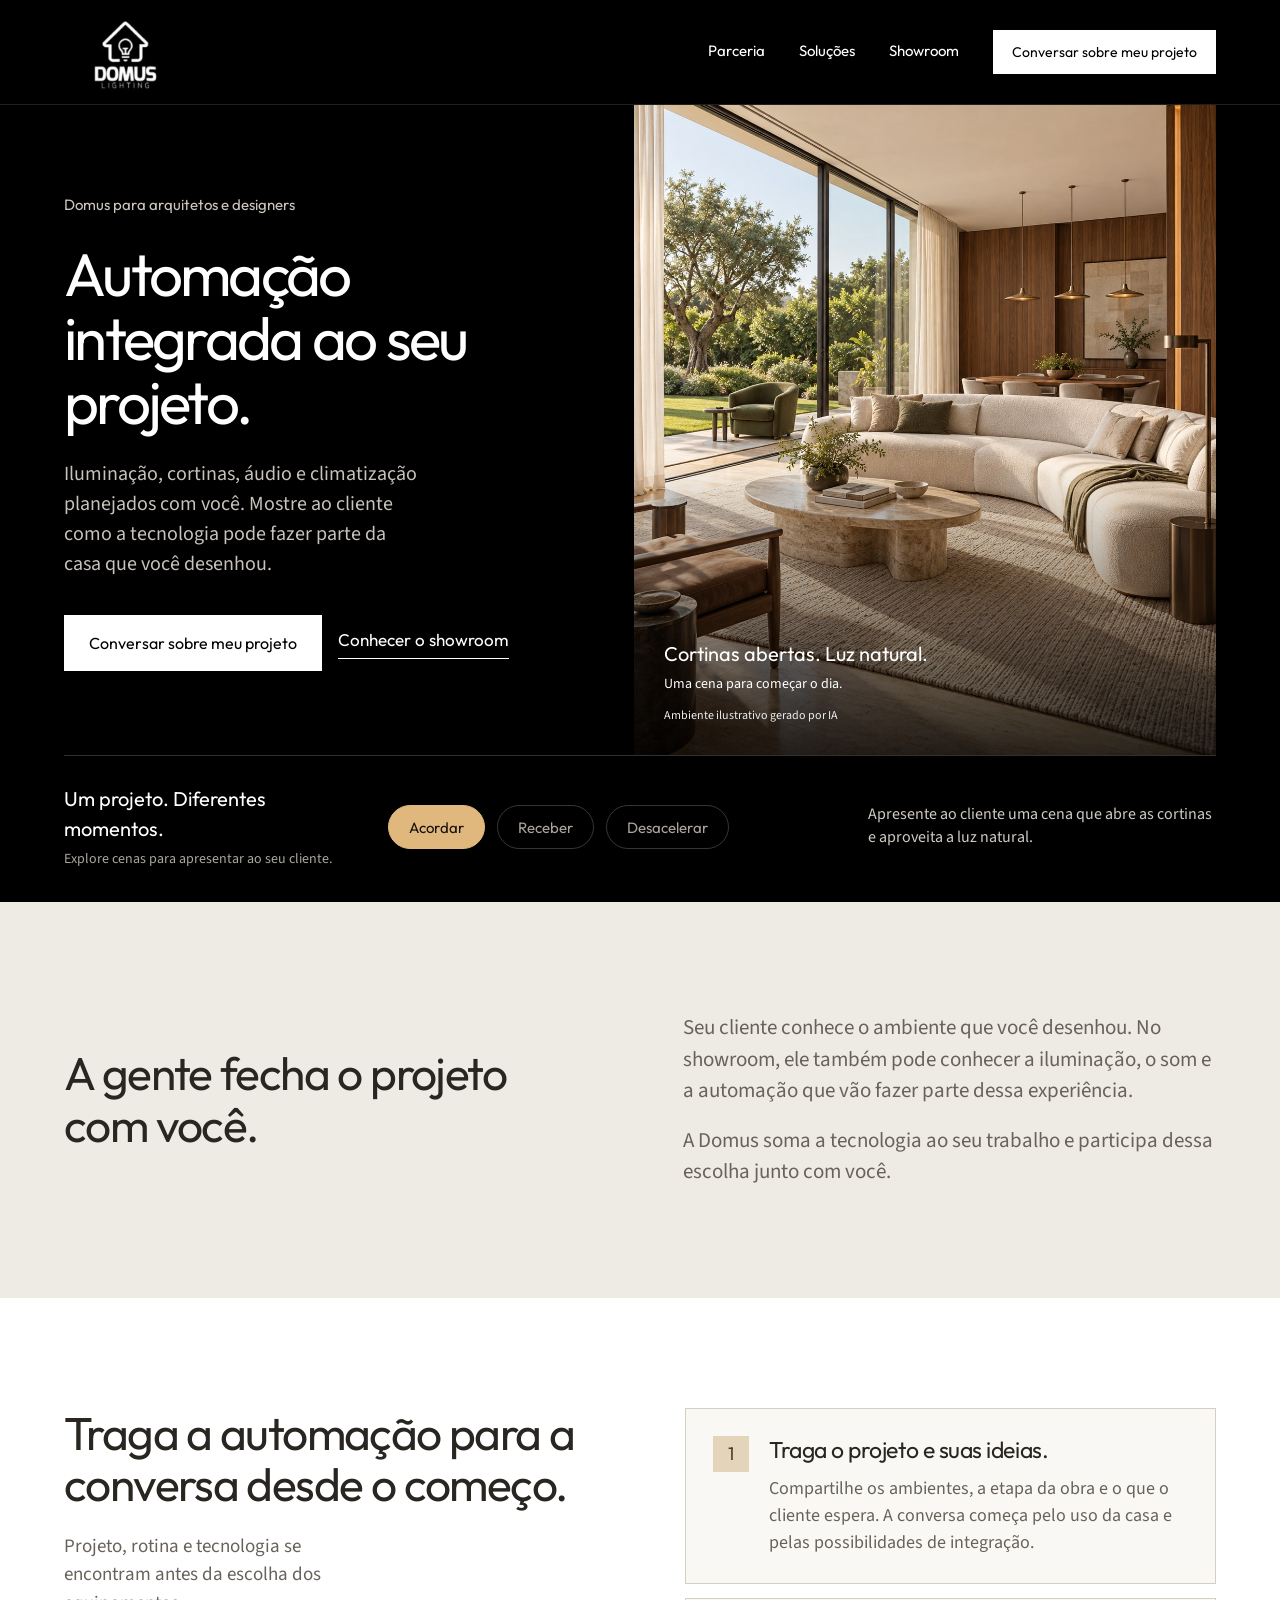
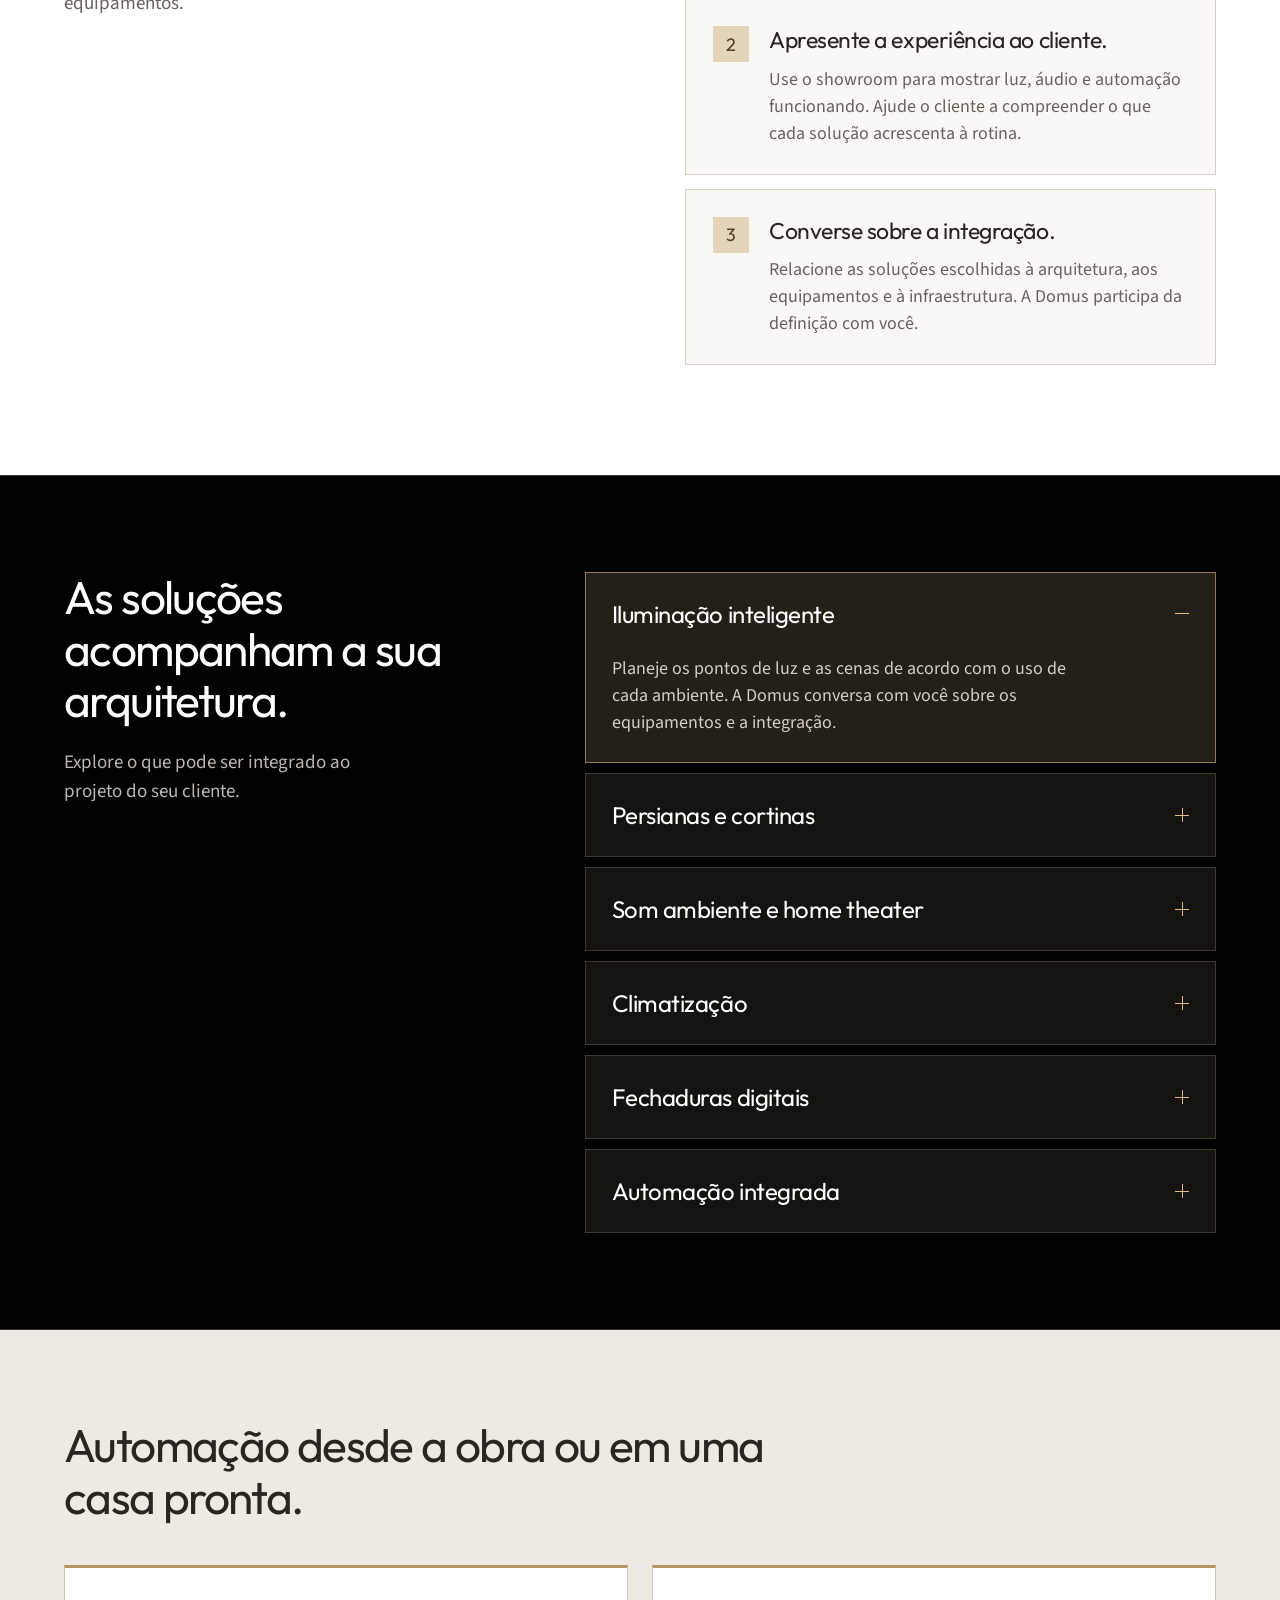
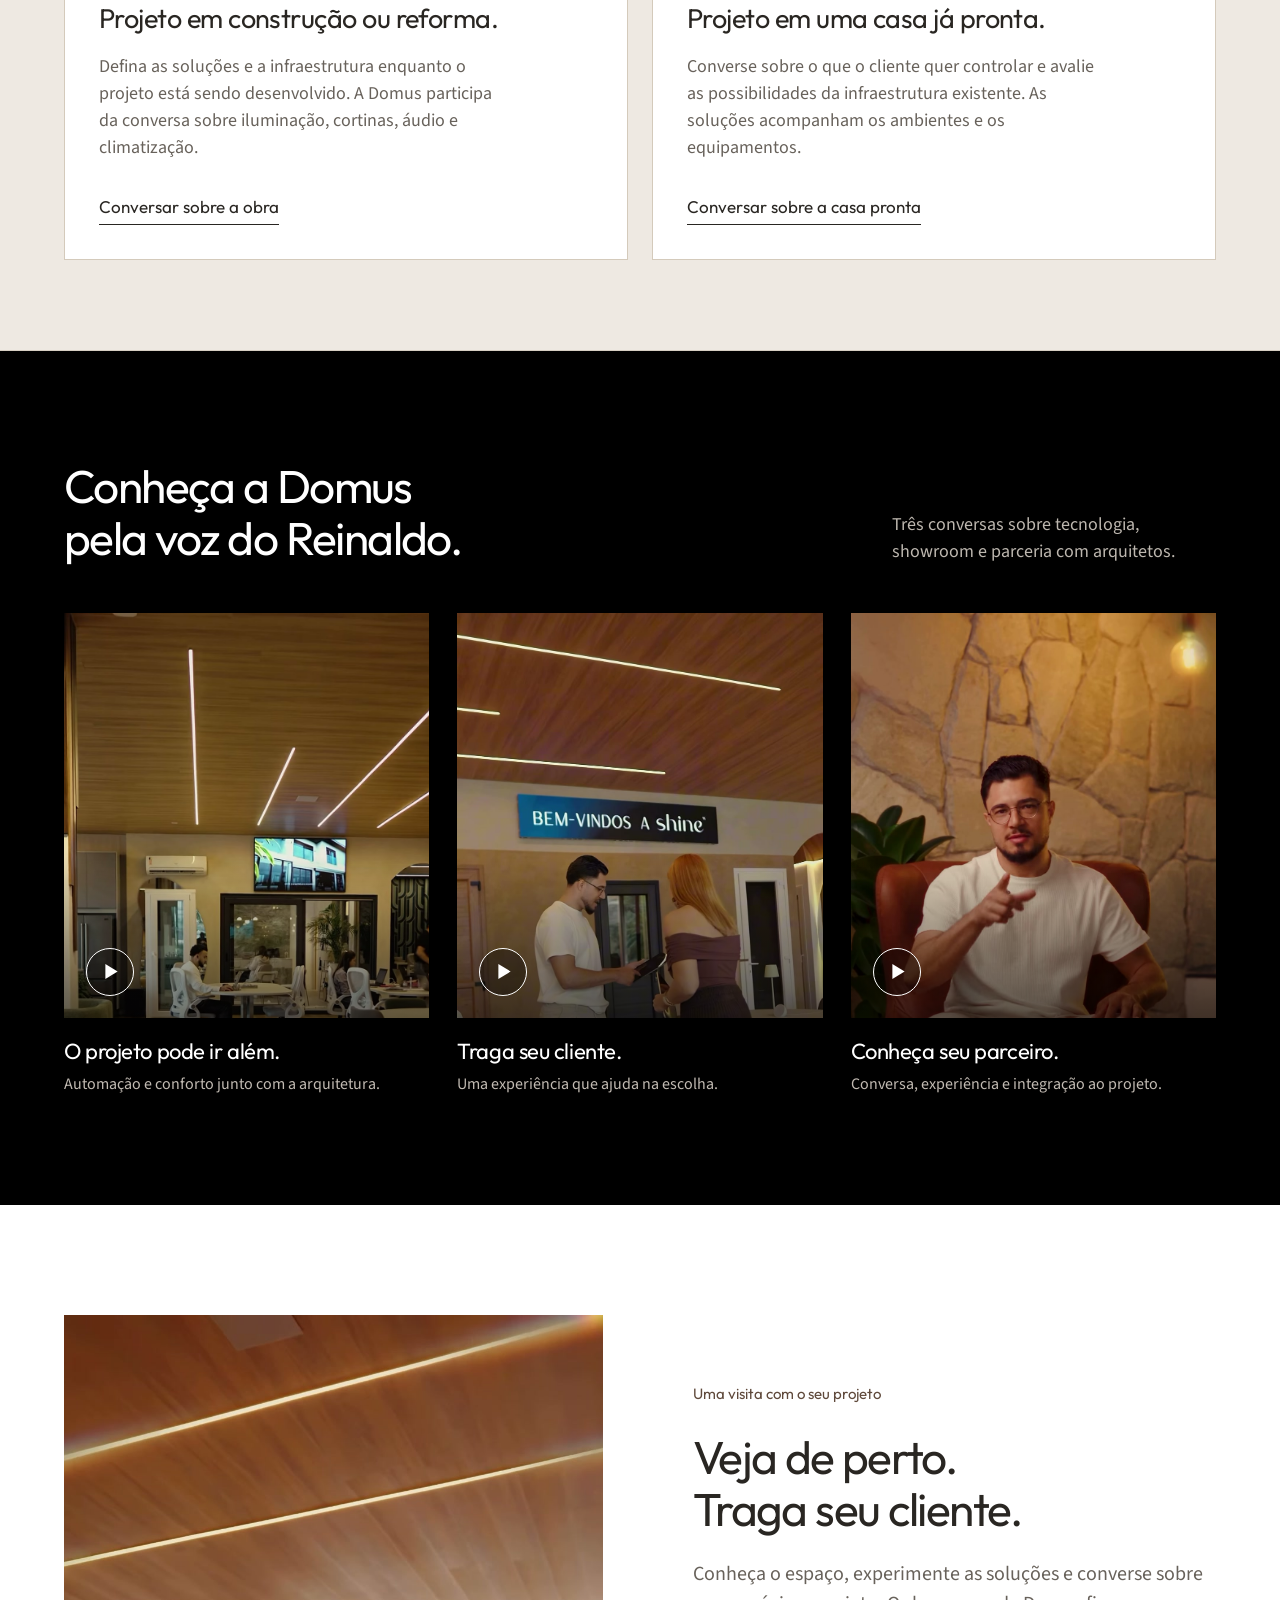
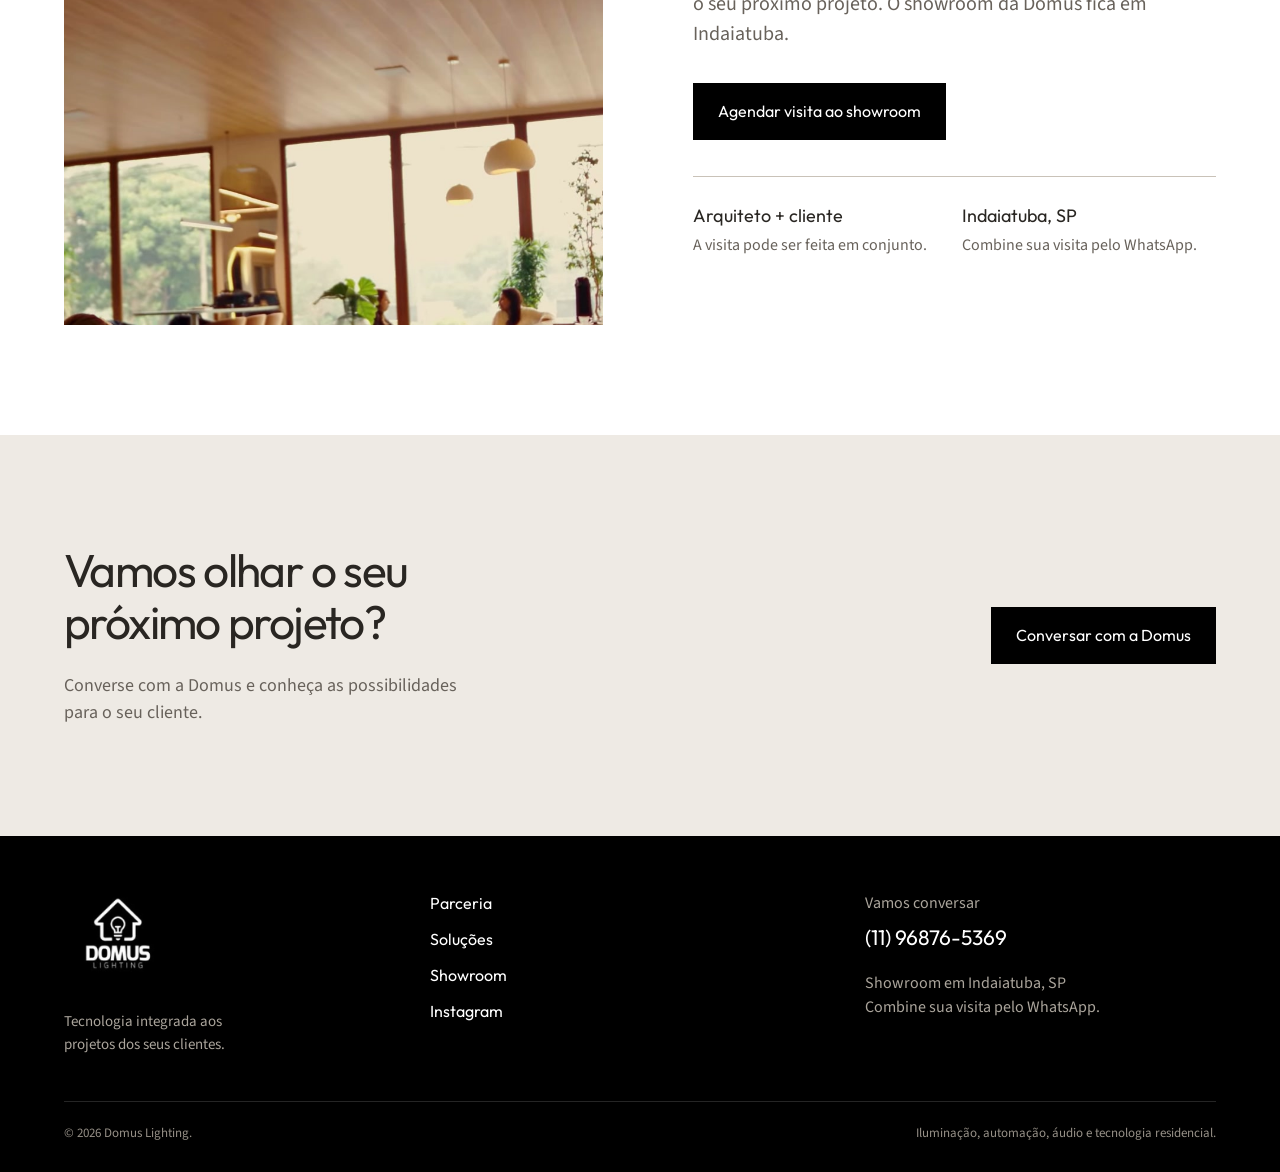
==== commit 67bce974: "Separate solution and project sections with contrasting surfaces" ====
--- a/arquitetos/index.html
+++ b/arquitetos/index.html
@@ -1,8 +1,8 @@
-<!doctype html><html lang="pt-BR"><head><meta charset="utf-8"><meta name="viewport" content="width=device-width, initial-scale=1"><meta name="theme-color" content="#000000"><meta name="description" content="Integre iluminação, cortinas, áudio e climatização ao projeto do seu cliente. Conheça a parceria Domus e o showroom em Indaiatuba."><meta property="og:title" content="Domus para arquitetos | Automação integrada ao seu projeto"><meta property="og:description" content="Integre iluminação, cortinas, áudio e climatização ao projeto do seu cliente. Conheça a parceria Domus e o showroom em Indaiatuba."><meta property="og:type" content="website"><meta name="color-scheme" content="light"><meta name="robots" content="index,follow,max-image-preview:large"><link rel="canonical" href="https://duartecosta21.github.io/domus-lighting-site/arquitetos/"><meta property="og:url" content="https://duartecosta21.github.io/domus-lighting-site/arquitetos/"><meta property="og:image" content="https://duartecosta21.github.io/domus-lighting-site/assets/images/cena-manha.jpg"><meta property="og:locale" content="pt_BR"><title>Domus para arquitetos | Automação integrada ao seu projeto</title><link rel="icon" href="../assets/images/logo.jpg"><link rel="preload" href="../assets/fonts/Outfit-Regular.ttf" as="font" type="font/ttf" crossorigin><link rel="stylesheet" href="../styles.css?v=8"><script src="../site.js?v=9" defer></script></head><body data-page="architects"><a class="skip-link" href="#conteudo">Pular para o conteúdo</a><header class="site-header"><div class="wrap header-inner"><a class="brand" href="index.html" aria-label="Domus para arquitetos, início"><img src="../assets/images/logo.jpg" width="320" height="320" alt="Domus Lighting"></a><button class="menu-toggle" type="button" aria-expanded="false" aria-controls="navegacao">Menu</button><nav class="site-nav" id="navegacao" aria-label="Navegação principal"><a href="#parceria">Parceria</a><a href="#solucoes">Soluções</a><a href="#showroom">Showroom</a><a class="button light" href="https://wa.me/5511968765369?text=Ol%C3%A1%21%20Sou%20arquiteto%28a%29%2C%20vim%20pelo%20site%20e%20gostaria%20de%20conversar%20sobre%20um%20projeto%20e%20conhecer%20o%20showroom%20da%20Domus." target="_blank" rel="noopener" data-contact-intent="architect_project">Conversar sobre meu projeto</a></nav></div></header><main id="conteudo">
+<!doctype html><html lang="pt-BR"><head><meta charset="utf-8"><meta name="viewport" content="width=device-width, initial-scale=1"><meta name="theme-color" content="#000000"><meta name="description" content="Integre iluminação, cortinas, áudio e climatização ao projeto do seu cliente. Conheça a parceria Domus e o showroom em Indaiatuba."><meta property="og:title" content="Domus para arquitetos | Automação integrada ao seu projeto"><meta property="og:description" content="Integre iluminação, cortinas, áudio e climatização ao projeto do seu cliente. Conheça a parceria Domus e o showroom em Indaiatuba."><meta property="og:type" content="website"><meta name="color-scheme" content="light"><meta name="robots" content="index,follow,max-image-preview:large"><link rel="canonical" href="https://duartecosta21.github.io/domus-lighting-site/arquitetos/"><meta property="og:url" content="https://duartecosta21.github.io/domus-lighting-site/arquitetos/"><meta property="og:image" content="https://duartecosta21.github.io/domus-lighting-site/assets/images/cena-manha.jpg"><meta property="og:locale" content="pt_BR"><title>Domus para arquitetos | Automação integrada ao seu projeto</title><link rel="icon" href="../assets/images/logo.jpg"><link rel="preload" href="../assets/fonts/Outfit-Regular.ttf" as="font" type="font/ttf" crossorigin><link rel="stylesheet" href="../styles.css?v=10"><script src="../site.js?v=9" defer></script></head><body data-page="architects"><a class="skip-link" href="#conteudo">Pular para o conteúdo</a><header class="site-header"><div class="wrap header-inner"><a class="brand" href="index.html" aria-label="Domus para arquitetos, início"><img src="../assets/images/logo.jpg" width="320" height="320" alt="Domus Lighting"></a><button class="menu-toggle" type="button" aria-expanded="false" aria-controls="navegacao">Menu</button><nav class="site-nav" id="navegacao" aria-label="Navegação principal"><a href="#parceria">Parceria</a><a href="#solucoes">Soluções</a><a href="#showroom">Showroom</a><a class="button light" href="https://wa.me/5511968765369?text=Ol%C3%A1%21%20Sou%20arquiteto%28a%29%2C%20vim%20pelo%20site%20e%20gostaria%20de%20conversar%20sobre%20um%20projeto%20e%20conhecer%20o%20showroom%20da%20Domus." target="_blank" rel="noopener" data-contact-intent="architect_project">Conversar sobre meu projeto</a></nav></div></header><main id="conteudo">
 <section class="hero architect-hero scene-morning" data-scene-hero aria-labelledby="titulo"><div class="wrap"><div class="hero-layout"><div class="hero-copy"><p class="place">Domus para arquitetos e designers</p><h1 id="titulo">Automação integrada ao seu projeto.</h1><p class="lead">Iluminação, cortinas, áudio e climatização planejados com você. Mostre ao cliente como a tecnologia pode fazer parte da casa que você desenhou.</p><div class="actions"><a class="button light" href="https://wa.me/5511968765369?text=Ol%C3%A1%21%20Sou%20arquiteto%28a%29%2C%20vim%20pelo%20site%20e%20gostaria%20de%20conversar%20sobre%20um%20projeto%20e%20conhecer%20o%20showroom%20da%20Domus." target="_blank" rel="noopener" data-contact-intent="architect_project">Conversar sobre meu projeto</a><a class="text-link" href="#showroom">Conhecer o showroom</a></div></div><div class="hero-visual"><img src="../assets/images/cena-manha.jpg" width="1122" height="1402" alt="Ambiente ilustrativo de alto padrão pela manhã, com luz natural e cortinas abertas" fetchpriority="high"><p class="photo-caption"><span id="scene-title">Cortinas abertas. Luz natural.</span><span id="scene-detail" style="font-family:Source;font-size:14px">Uma cena para começar o dia.</span><small class="photo-origin">Ambiente ilustrativo gerado por IA</small></p></div></div><div class="scene-bar" id="cenas"><div class="scene-heading">Um projeto. Diferentes momentos.<small>Explore cenas para apresentar ao seu cliente.</small></div><div class="scene-buttons" role="group" aria-label="Explorar exemplos de cenas"><button type="button" data-scene="morning" aria-pressed="true">Acordar</button><button type="button" data-scene="evening" aria-pressed="false">Receber</button><button type="button" data-scene="night" aria-pressed="false">Desacelerar</button></div><p class="scene-description" id="scene-description" aria-live="polite">Apresente ao cliente uma cena que abre as cortinas e aproveita a luz natural.</p></div></div></section>
 <section class="section partnership-statement" id="parceria"><div class="wrap opening"><h2>A gente fecha o projeto com você.</h2><div><p>Seu cliente conhece o ambiente que você desenhou. No showroom, ele também pode conhecer a iluminação, o som e a automação que vão fazer parte dessa experiência.</p><p>A Domus soma a tecnologia ao seu trabalho e participa dessa escolha junto com você.</p></div></div></section>
 <section class="section wrap workflow"><div><h2>Traga a automação para a conversa desde o começo.</h2><p class="section-note">Projeto, rotina e tecnologia se encontram antes da escolha dos equipamentos.</p></div><ol class="workflow-list"><li><div><h3>Traga o projeto e suas ideias.</h3><p>Compartilhe os ambientes, a etapa da obra e o que o cliente espera. A conversa começa pelo uso da casa e pelas possibilidades de integração.</p></div></li><li><div><h3>Apresente a experiência ao cliente.</h3><p>Use o showroom para mostrar luz, áudio e automação funcionando. Ajude o cliente a compreender o que cada solução acrescenta à rotina.</p></div></li><li><div><h3>Converse sobre a integração.</h3><p>Relacione as soluções escolhidas à arquitetura, aos equipamentos e à infraestrutura. A Domus participa da definição com você.</p></div></li></ol></section>
-<section class="section wrap solutions" id="solucoes"><div class="solutions-layout"><div><h2>As soluções acompanham a sua arquitetura.</h2><p class="section-note">Explore o que pode ser integrado ao projeto do seu cliente.</p></div><div class="solution-list"><details open><summary>Iluminação inteligente</summary><p>Planeje os pontos de luz e as cenas de acordo com o uso de cada ambiente. A Domus conversa com você sobre os equipamentos e a integração.</p></details><details><summary>Persianas e cortinas</summary><p>Considere a abertura, a luz natural e a privacidade no projeto. Cortinas e persianas podem acompanhar as cenas da casa.</p></details><details><summary>Som ambiente e home theater</summary><p>Relacione a experiência de áudio e vídeo aos ambientes, à disposição dos móveis e à infraestrutura prevista.</p></details><details><summary>Climatização</summary><p>Avalie a integração do ar-condicionado às cenas. A compatibilidade depende dos equipamentos escolhidos para o projeto.</p></details><details><summary>Fechaduras digitais</summary><p>Considere o acesso, o modelo de porta e a rotina do cliente na escolha da solução.</p></details><details><summary>Automação integrada</summary><p>Reúna os controles em cenas que o cliente consiga entender e usar. A combinação das soluções acompanha as prioridades do projeto.</p></details></div></div></section><section class="section wrap"><h2>Automação desde a obra ou em uma casa pronta.</h2><div class="project-types"><article><h3>Projeto em construção ou reforma.</h3><p>Defina as soluções e a infraestrutura enquanto o projeto está sendo desenvolvido. A Domus participa da conversa sobre iluminação, cortinas, áudio e climatização.</p><a class="text-link" href="https://wa.me/5511968765369?text=Ol%C3%A1%21%20Sou%20arquiteto%28a%29%2C%20vim%20pelo%20site%20da%20Domus%20e%20quero%20conversar%20sobre%20automa%C3%A7%C3%A3o%20em%20um%20projeto%20em%20constru%C3%A7%C3%A3o%20ou%20reforma." target="_blank" rel="noopener" data-contact-intent="architect_project">Conversar sobre a obra</a></article><article><h3>Projeto em uma casa já pronta.</h3><p>Converse sobre o que o cliente quer controlar e avalie as possibilidades da infraestrutura existente. As soluções acompanham os ambientes e os equipamentos.</p><a class="text-link" href="https://wa.me/5511968765369?text=Ol%C3%A1%21%20Sou%20arquiteto%28a%29%2C%20vim%20pelo%20site%20da%20Domus%20e%20quero%20conversar%20sobre%20automa%C3%A7%C3%A3o%20em%20um%20projeto%20para%20uma%20casa%20j%C3%A1%20pronta." target="_blank" rel="noopener" data-contact-intent="architect_project">Conversar sobre a casa pronta</a></article></div></section>
+<section class="section solutions" id="solucoes"><div class="wrap solutions-layout"><div><h2>As soluções acompanham a sua arquitetura.</h2><p class="section-note">Explore o que pode ser integrado ao projeto do seu cliente.</p></div><div class="solution-list"><details open><summary>Iluminação inteligente</summary><p>Planeje os pontos de luz e as cenas de acordo com o uso de cada ambiente. A Domus conversa com você sobre os equipamentos e a integração.</p></details><details><summary>Persianas e cortinas</summary><p>Considere a abertura, a luz natural e a privacidade no projeto. Cortinas e persianas podem acompanhar as cenas da casa.</p></details><details><summary>Som ambiente e home theater</summary><p>Relacione a experiência de áudio e vídeo aos ambientes, à disposição dos móveis e à infraestrutura prevista.</p></details><details><summary>Climatização</summary><p>Avalie a integração do ar-condicionado às cenas. A compatibilidade depende dos equipamentos escolhidos para o projeto.</p></details><details><summary>Fechaduras digitais</summary><p>Considere o acesso, o modelo de porta e a rotina do cliente na escolha da solução.</p></details><details><summary>Automação integrada</summary><p>Reúna os controles em cenas que o cliente consiga entender e usar. A combinação das soluções acompanha as prioridades do projeto.</p></details></div></div></section><section class="section project-stages" id="momento"><div class="wrap"><h2>Automação desde a obra ou em uma casa pronta.</h2><div class="project-types"><article><h3>Projeto em construção ou reforma.</h3><p>Defina as soluções e a infraestrutura enquanto o projeto está sendo desenvolvido. A Domus participa da conversa sobre iluminação, cortinas, áudio e climatização.</p><a class="text-link" href="https://wa.me/5511968765369?text=Ol%C3%A1%21%20Sou%20arquiteto%28a%29%2C%20vim%20pelo%20site%20da%20Domus%20e%20quero%20conversar%20sobre%20automa%C3%A7%C3%A3o%20em%20um%20projeto%20em%20constru%C3%A7%C3%A3o%20ou%20reforma." target="_blank" rel="noopener" data-contact-intent="architect_project">Conversar sobre a obra</a></article><article><h3>Projeto em uma casa já pronta.</h3><p>Converse sobre o que o cliente quer controlar e avalie as possibilidades da infraestrutura existente. As soluções acompanham os ambientes e os equipamentos.</p><a class="text-link" href="https://wa.me/5511968765369?text=Ol%C3%A1%21%20Sou%20arquiteto%28a%29%2C%20vim%20pelo%20site%20da%20Domus%20e%20quero%20conversar%20sobre%20automa%C3%A7%C3%A3o%20em%20um%20projeto%20para%20uma%20casa%20j%C3%A1%20pronta." target="_blank" rel="noopener" data-contact-intent="architect_project">Conversar sobre a casa pronta</a></article></div></div></section>
 <section class="section films"><div class="wrap"><div class="films-heading"><h2>Conheça a Domus<br>pela voz do Reinaldo.</h2><p>Três conversas sobre tecnologia, showroom e parceria com arquitetos.</p></div><div class="film-grid">
 <button class="film-card" type="button" data-video="../assets/videos/projeto.mp4" data-title="Automação junto com o projeto" data-source="https://www.instagram.com/reel/DZ0iUGsPYef/"><div class="film-poster"><img src="../assets/images/showroom.jpg" width="1000" height="1778" alt="Ambiente do showroom com iluminação integrada" loading="lazy"><span class="play-icon" aria-hidden="true"><svg viewBox="0 0 15 18"><path d="M1 1v16l13-8z"/></svg></span></div><h3>O projeto pode ir além.</h3><p>Automação e conforto junto com a arquitetura.</p></button>
 <button class="film-card" type="button" data-video="../assets/videos/showroom.mp4" data-title="O showroom também é para você" data-source="https://www.instagram.com/reel/DZLSHm-PYez/"><div class="film-poster"><img src="../assets/images/parceria.jpg" width="1000" height="1778" alt="Apresentação de um projeto no showroom" loading="lazy"><span class="play-icon" aria-hidden="true"><svg viewBox="0 0 15 18"><path d="M1 1v16l13-8z"/></svg></span></div><h3>Traga seu cliente.</h3><p>Uma experiência que ajuda na escolha.</p></button>
--- a/styles.css
+++ b/styles.css
@@ -26,3 +26,22 @@
 
 /* A demonstração de cenas também participa do projeto do arquiteto. */
 .architect-hero[data-scene-hero] .hero-visual{overflow:hidden}.architect-hero[data-scene-hero] .hero-visual img{object-position:50% 50%}
+
+/* Faixas e superfícies separam etapas, soluções e momento do imóvel. */
+.solutions{background:#000;color:#fff;padding-block:96px;border-block:1px solid #34312b}
+.solutions h2{max-width:16ch}.solutions .section-note{color:#bdb8b0}
+.solutions .solution-list{border:0;display:grid;gap:10px}
+.solutions .solution-list details{border:1px solid #3d3830;background:#141310}
+.solutions .solution-list details[open]{border-color:#93794f;background:#242018}
+.solutions .solution-list summary{padding:23px 26px;min-height:76px}
+.solutions .solution-list summary:after{color:#dfbd85}
+.solutions .solution-list details p{color:#d4cec4;padding:0 58px 26px 26px}
+.solutions summary:focus-visible{outline-color:#dfbd85;outline-offset:3px}
+.project-stages{background:#eee9e2;border-bottom:1px solid #d7cfc3;padding-block:90px}
+.project-stages h2{max-width:24ch}.project-stages .project-types{gap:24px;margin-top:42px}
+.project-stages .project-types article{background:#fff;border:1px solid #d4cabb;border-top:3px solid #b79560;padding:34px;display:flex;flex-direction:column;align-items:flex-start}
+.project-stages .project-types h3{max-width:26ch}.project-stages .project-types p{margin-bottom:28px}
+.project-stages .project-types .text-link{margin-top:auto;padding-top:5px}
+.workflow-list{display:grid;gap:14px}.workflow-list li,.workflow-list li:last-child{padding:27px;border:1px solid #d7cfc3;background:#faf8f4;grid-template-columns:36px 1fr;gap:20px}
+.workflow-list li:before{background:#e4d4b9;color:#514025;width:36px;height:36px;display:flex;align-items:center;justify-content:center}
+@media(max-width:760px){.solutions,.project-stages{padding-block:64px}.solutions .solutions-layout{gap:32px}.solutions .solution-list summary{padding:21px 20px;font-size:21px;min-height:72px}.solutions .solution-list details p{padding:0 42px 24px 20px;font-size:17px}.project-stages .project-types{margin-top:32px;gap:18px}.project-stages .project-types article{padding:27px 23px}.workflow-list li,.workflow-list li:last-child{padding:22px 18px;grid-template-columns:30px 1fr;gap:14px}.workflow-list li:before{width:30px;height:30px}.workflow-list h3{font-size:21px}}
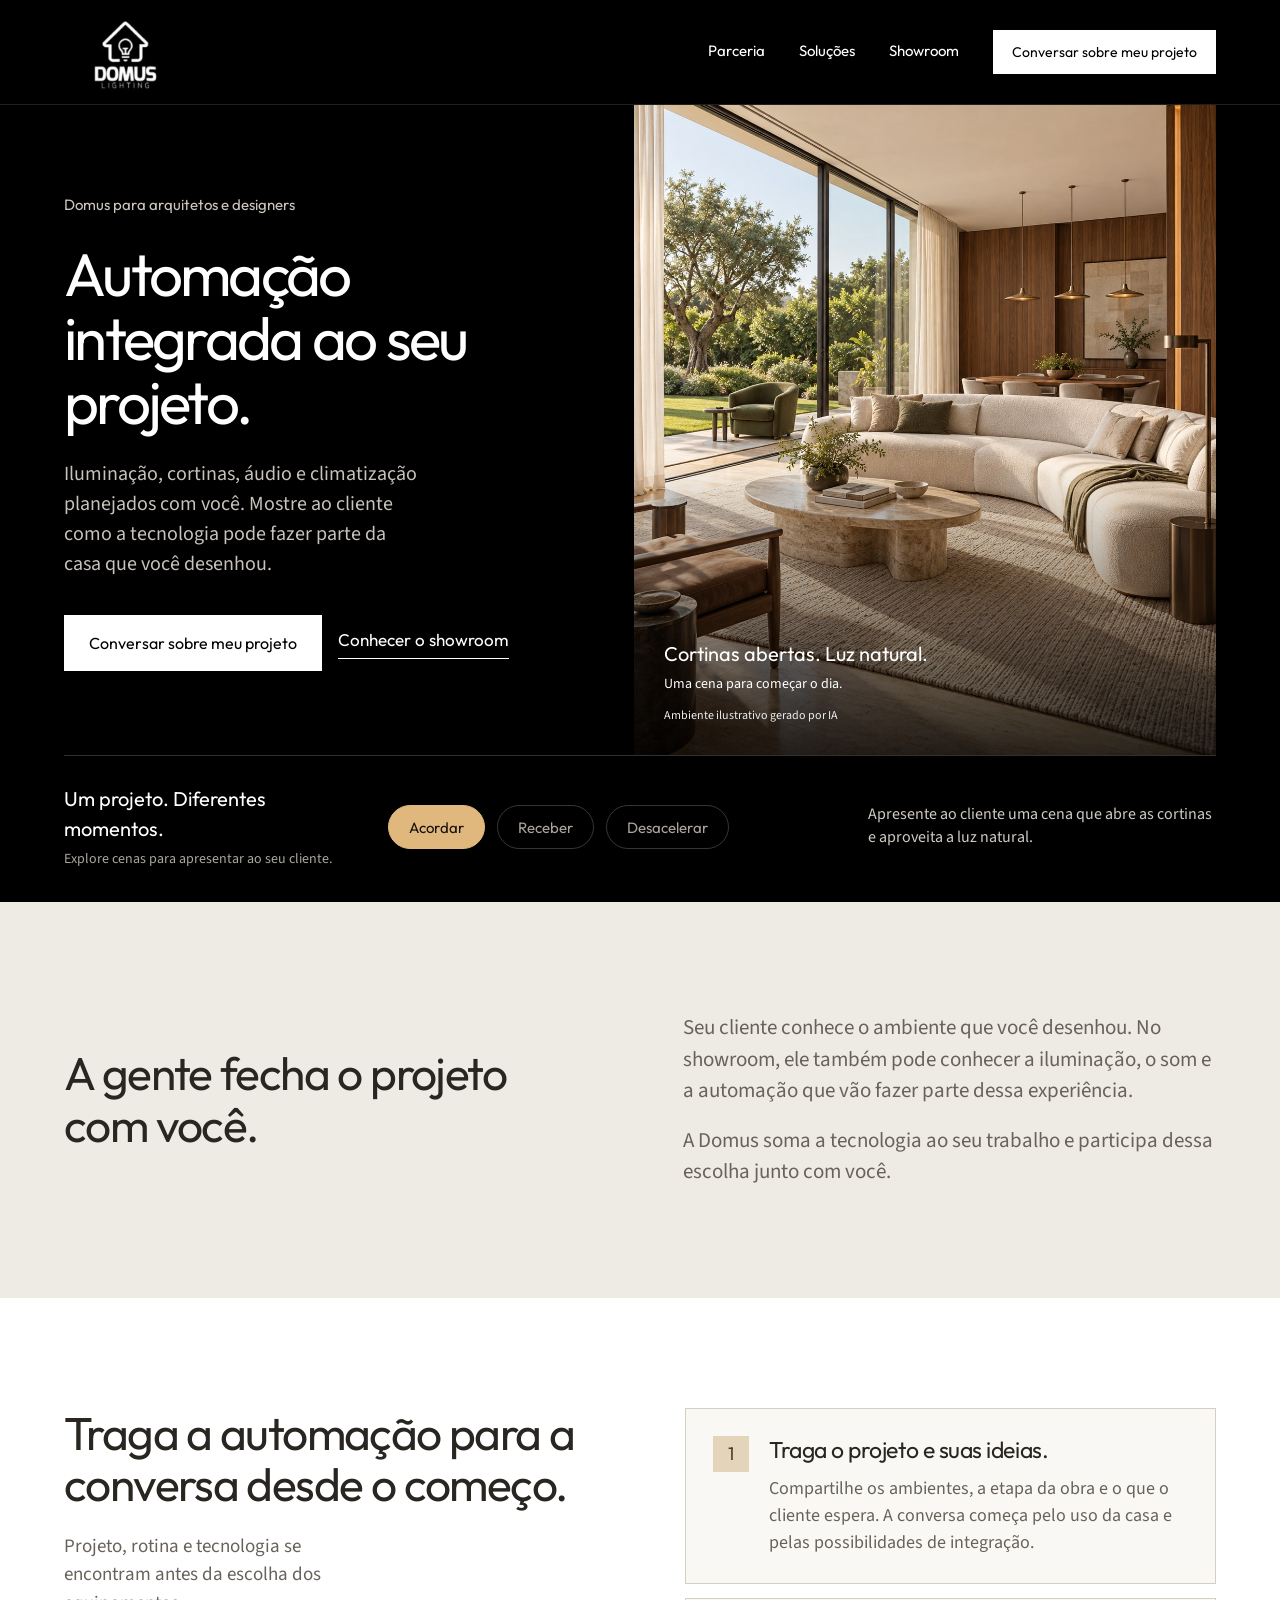
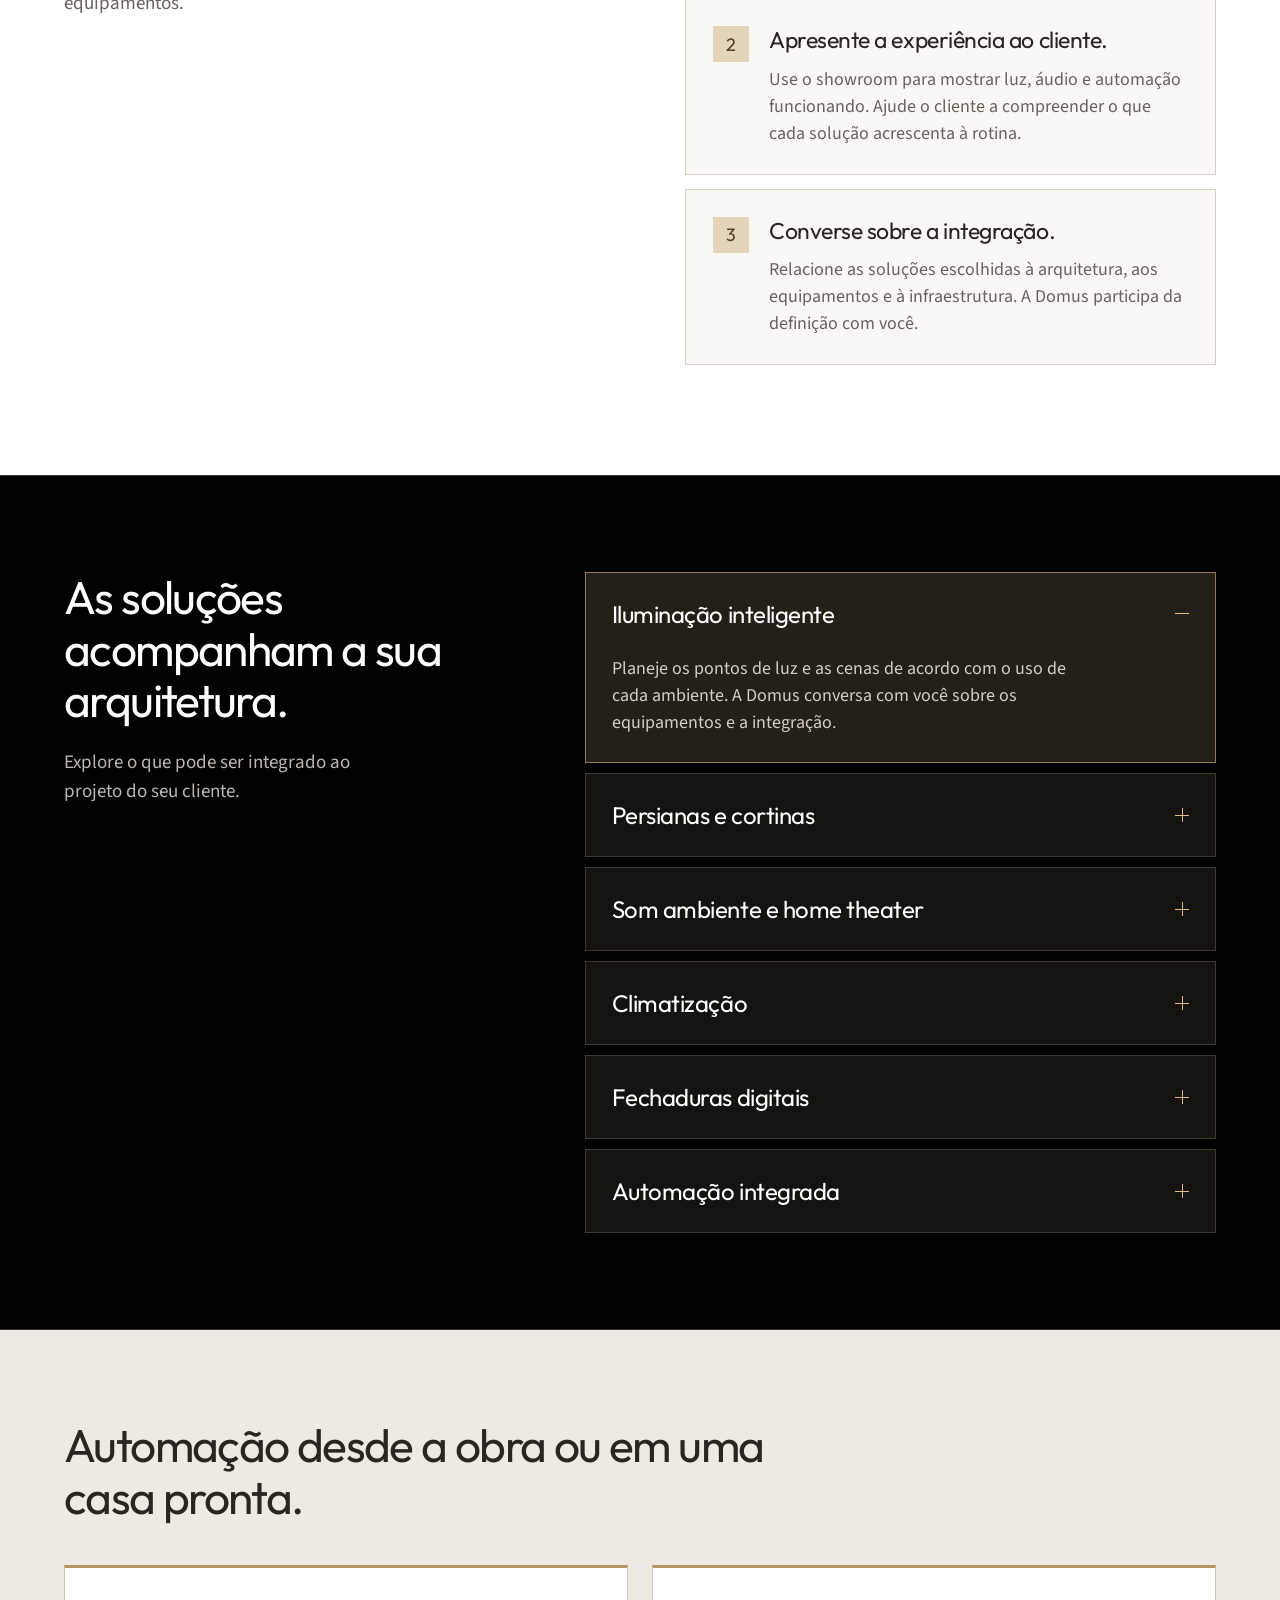
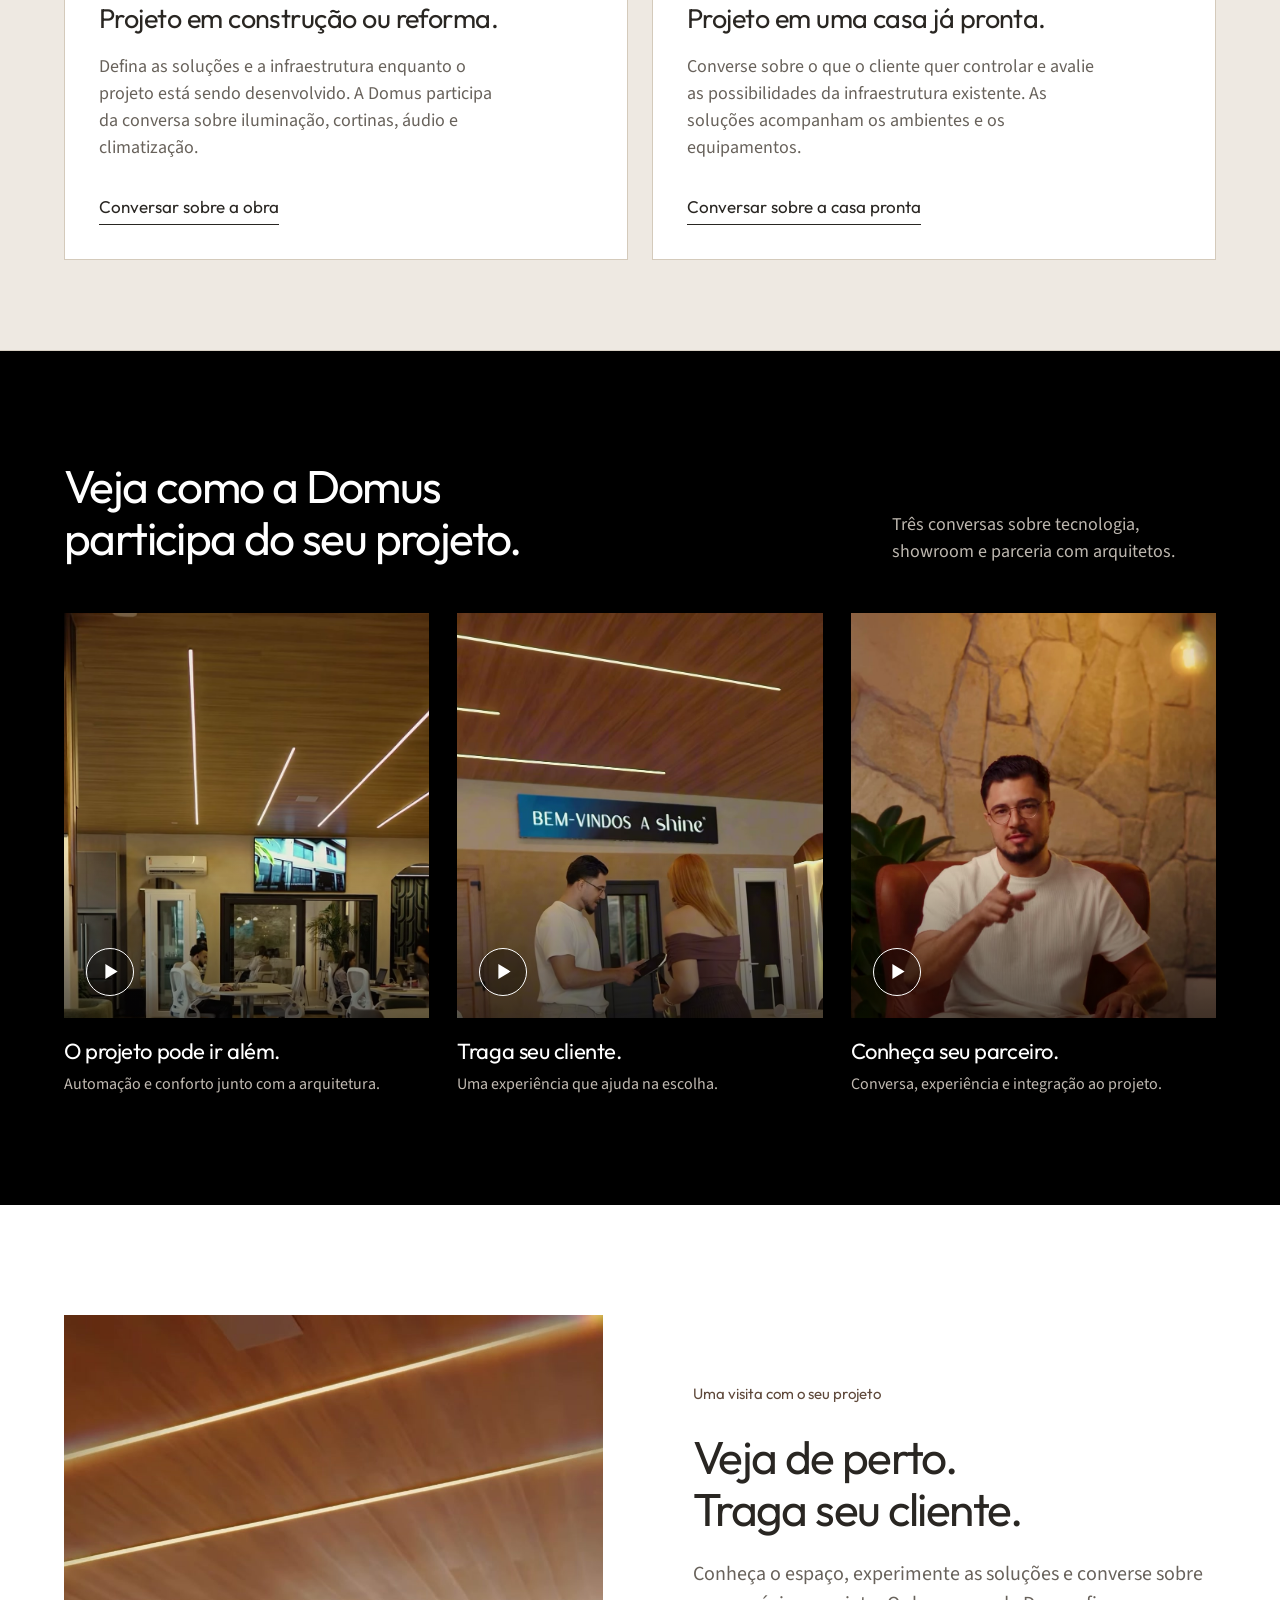
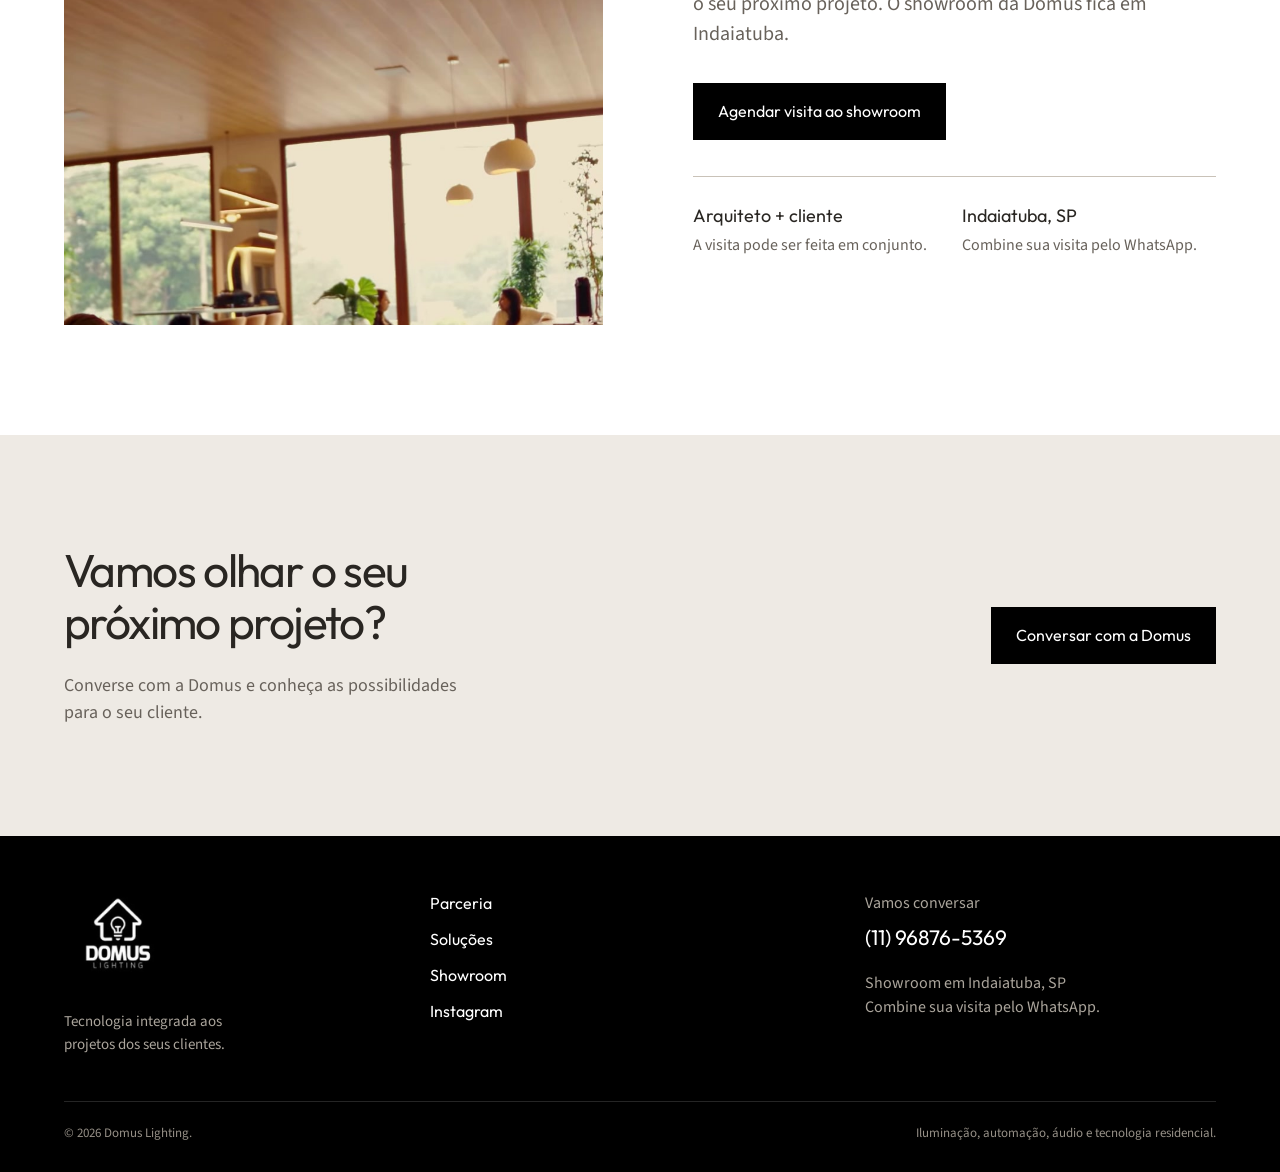
==== commit b9253a00: "Use natural project-focused video section title" ====
--- a/arquitetos/index.html
+++ b/arquitetos/index.html
@@ -3,7 +3,7 @@
 <section class="section partnership-statement" id="parceria"><div class="wrap opening"><h2>A gente fecha o projeto com você.</h2><div><p>Seu cliente conhece o ambiente que você desenhou. No showroom, ele também pode conhecer a iluminação, o som e a automação que vão fazer parte dessa experiência.</p><p>A Domus soma a tecnologia ao seu trabalho e participa dessa escolha junto com você.</p></div></div></section>
 <section class="section wrap workflow"><div><h2>Traga a automação para a conversa desde o começo.</h2><p class="section-note">Projeto, rotina e tecnologia se encontram antes da escolha dos equipamentos.</p></div><ol class="workflow-list"><li><div><h3>Traga o projeto e suas ideias.</h3><p>Compartilhe os ambientes, a etapa da obra e o que o cliente espera. A conversa começa pelo uso da casa e pelas possibilidades de integração.</p></div></li><li><div><h3>Apresente a experiência ao cliente.</h3><p>Use o showroom para mostrar luz, áudio e automação funcionando. Ajude o cliente a compreender o que cada solução acrescenta à rotina.</p></div></li><li><div><h3>Converse sobre a integração.</h3><p>Relacione as soluções escolhidas à arquitetura, aos equipamentos e à infraestrutura. A Domus participa da definição com você.</p></div></li></ol></section>
 <section class="section solutions" id="solucoes"><div class="wrap solutions-layout"><div><h2>As soluções acompanham a sua arquitetura.</h2><p class="section-note">Explore o que pode ser integrado ao projeto do seu cliente.</p></div><div class="solution-list"><details open><summary>Iluminação inteligente</summary><p>Planeje os pontos de luz e as cenas de acordo com o uso de cada ambiente. A Domus conversa com você sobre os equipamentos e a integração.</p></details><details><summary>Persianas e cortinas</summary><p>Considere a abertura, a luz natural e a privacidade no projeto. Cortinas e persianas podem acompanhar as cenas da casa.</p></details><details><summary>Som ambiente e home theater</summary><p>Relacione a experiência de áudio e vídeo aos ambientes, à disposição dos móveis e à infraestrutura prevista.</p></details><details><summary>Climatização</summary><p>Avalie a integração do ar-condicionado às cenas. A compatibilidade depende dos equipamentos escolhidos para o projeto.</p></details><details><summary>Fechaduras digitais</summary><p>Considere o acesso, o modelo de porta e a rotina do cliente na escolha da solução.</p></details><details><summary>Automação integrada</summary><p>Reúna os controles em cenas que o cliente consiga entender e usar. A combinação das soluções acompanha as prioridades do projeto.</p></details></div></div></section><section class="section project-stages" id="momento"><div class="wrap"><h2>Automação desde a obra ou em uma casa pronta.</h2><div class="project-types"><article><h3>Projeto em construção ou reforma.</h3><p>Defina as soluções e a infraestrutura enquanto o projeto está sendo desenvolvido. A Domus participa da conversa sobre iluminação, cortinas, áudio e climatização.</p><a class="text-link" href="https://wa.me/5511968765369?text=Ol%C3%A1%21%20Sou%20arquiteto%28a%29%2C%20vim%20pelo%20site%20da%20Domus%20e%20quero%20conversar%20sobre%20automa%C3%A7%C3%A3o%20em%20um%20projeto%20em%20constru%C3%A7%C3%A3o%20ou%20reforma." target="_blank" rel="noopener" data-contact-intent="architect_project">Conversar sobre a obra</a></article><article><h3>Projeto em uma casa já pronta.</h3><p>Converse sobre o que o cliente quer controlar e avalie as possibilidades da infraestrutura existente. As soluções acompanham os ambientes e os equipamentos.</p><a class="text-link" href="https://wa.me/5511968765369?text=Ol%C3%A1%21%20Sou%20arquiteto%28a%29%2C%20vim%20pelo%20site%20da%20Domus%20e%20quero%20conversar%20sobre%20automa%C3%A7%C3%A3o%20em%20um%20projeto%20para%20uma%20casa%20j%C3%A1%20pronta." target="_blank" rel="noopener" data-contact-intent="architect_project">Conversar sobre a casa pronta</a></article></div></div></section>
-<section class="section films"><div class="wrap"><div class="films-heading"><h2>Conheça a Domus<br>pela voz do Reinaldo.</h2><p>Três conversas sobre tecnologia, showroom e parceria com arquitetos.</p></div><div class="film-grid">
+<section class="section films"><div class="wrap"><div class="films-heading"><h2>Veja como a Domus<br>participa do seu projeto.</h2><p>Três conversas sobre tecnologia, showroom e parceria com arquitetos.</p></div><div class="film-grid">
 <button class="film-card" type="button" data-video="../assets/videos/projeto.mp4" data-title="Automação junto com o projeto" data-source="https://www.instagram.com/reel/DZ0iUGsPYef/"><div class="film-poster"><img src="../assets/images/showroom.jpg" width="1000" height="1778" alt="Ambiente do showroom com iluminação integrada" loading="lazy"><span class="play-icon" aria-hidden="true"><svg viewBox="0 0 15 18"><path d="M1 1v16l13-8z"/></svg></span></div><h3>O projeto pode ir além.</h3><p>Automação e conforto junto com a arquitetura.</p></button>
 <button class="film-card" type="button" data-video="../assets/videos/showroom.mp4" data-title="O showroom também é para você" data-source="https://www.instagram.com/reel/DZLSHm-PYez/"><div class="film-poster"><img src="../assets/images/parceria.jpg" width="1000" height="1778" alt="Apresentação de um projeto no showroom" loading="lazy"><span class="play-icon" aria-hidden="true"><svg viewBox="0 0 15 18"><path d="M1 1v16l13-8z"/></svg></span></div><h3>Traga seu cliente.</h3><p>Uma experiência que ajuda na escolha.</p></button>
 <button class="film-card" type="button" data-video="../assets/videos/parceria.mp4" data-title="Confiança na parceria e na execução" data-source="https://www.instagram.com/reel/DbJl0sFvGdQ/"><div class="film-poster"><img src="../assets/images/reinaldo.jpg" width="1000" height="1778" alt="Reinaldo, da Domus Lighting, apresenta a parceria com arquitetos" loading="lazy"><span class="play-icon" aria-hidden="true"><svg viewBox="0 0 15 18"><path d="M1 1v16l13-8z"/></svg></span></div><h3>Conheça seu parceiro.</h3><p>Conversa, experiência e integração ao projeto.</p></button>
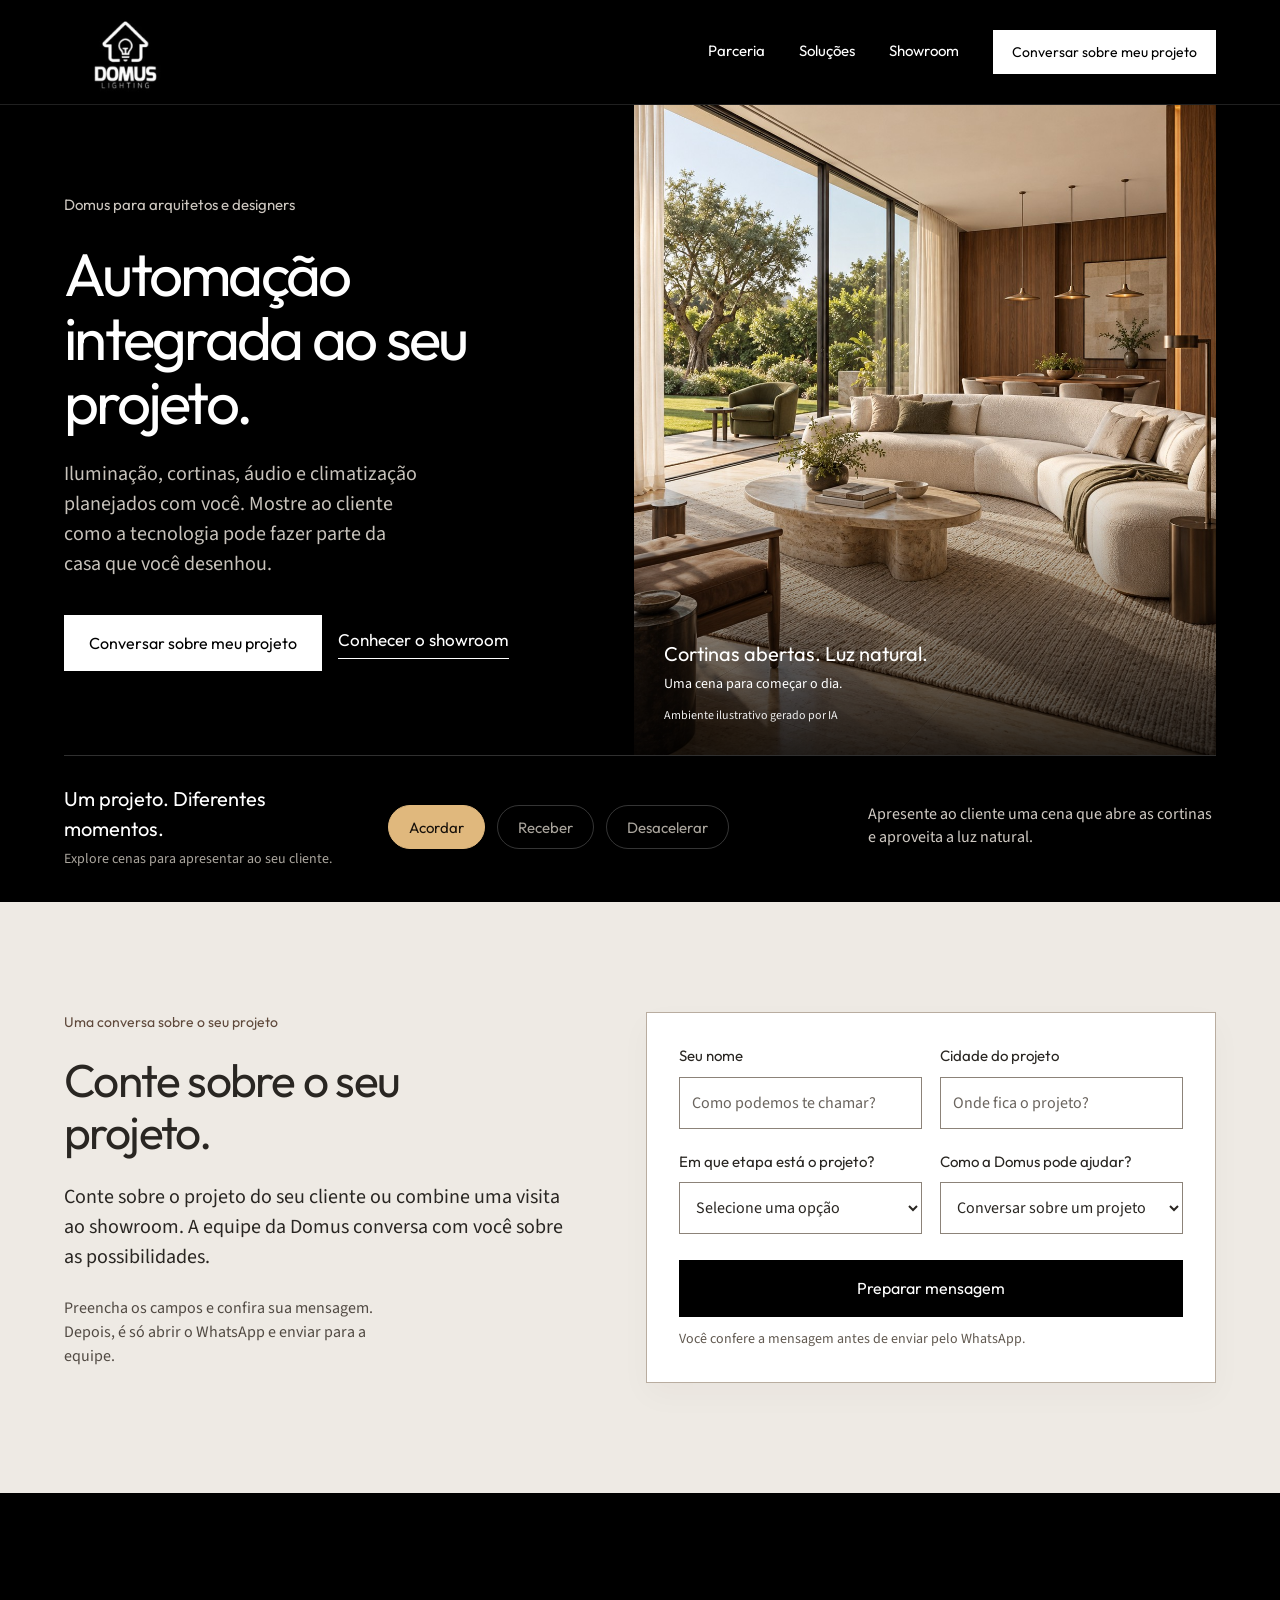
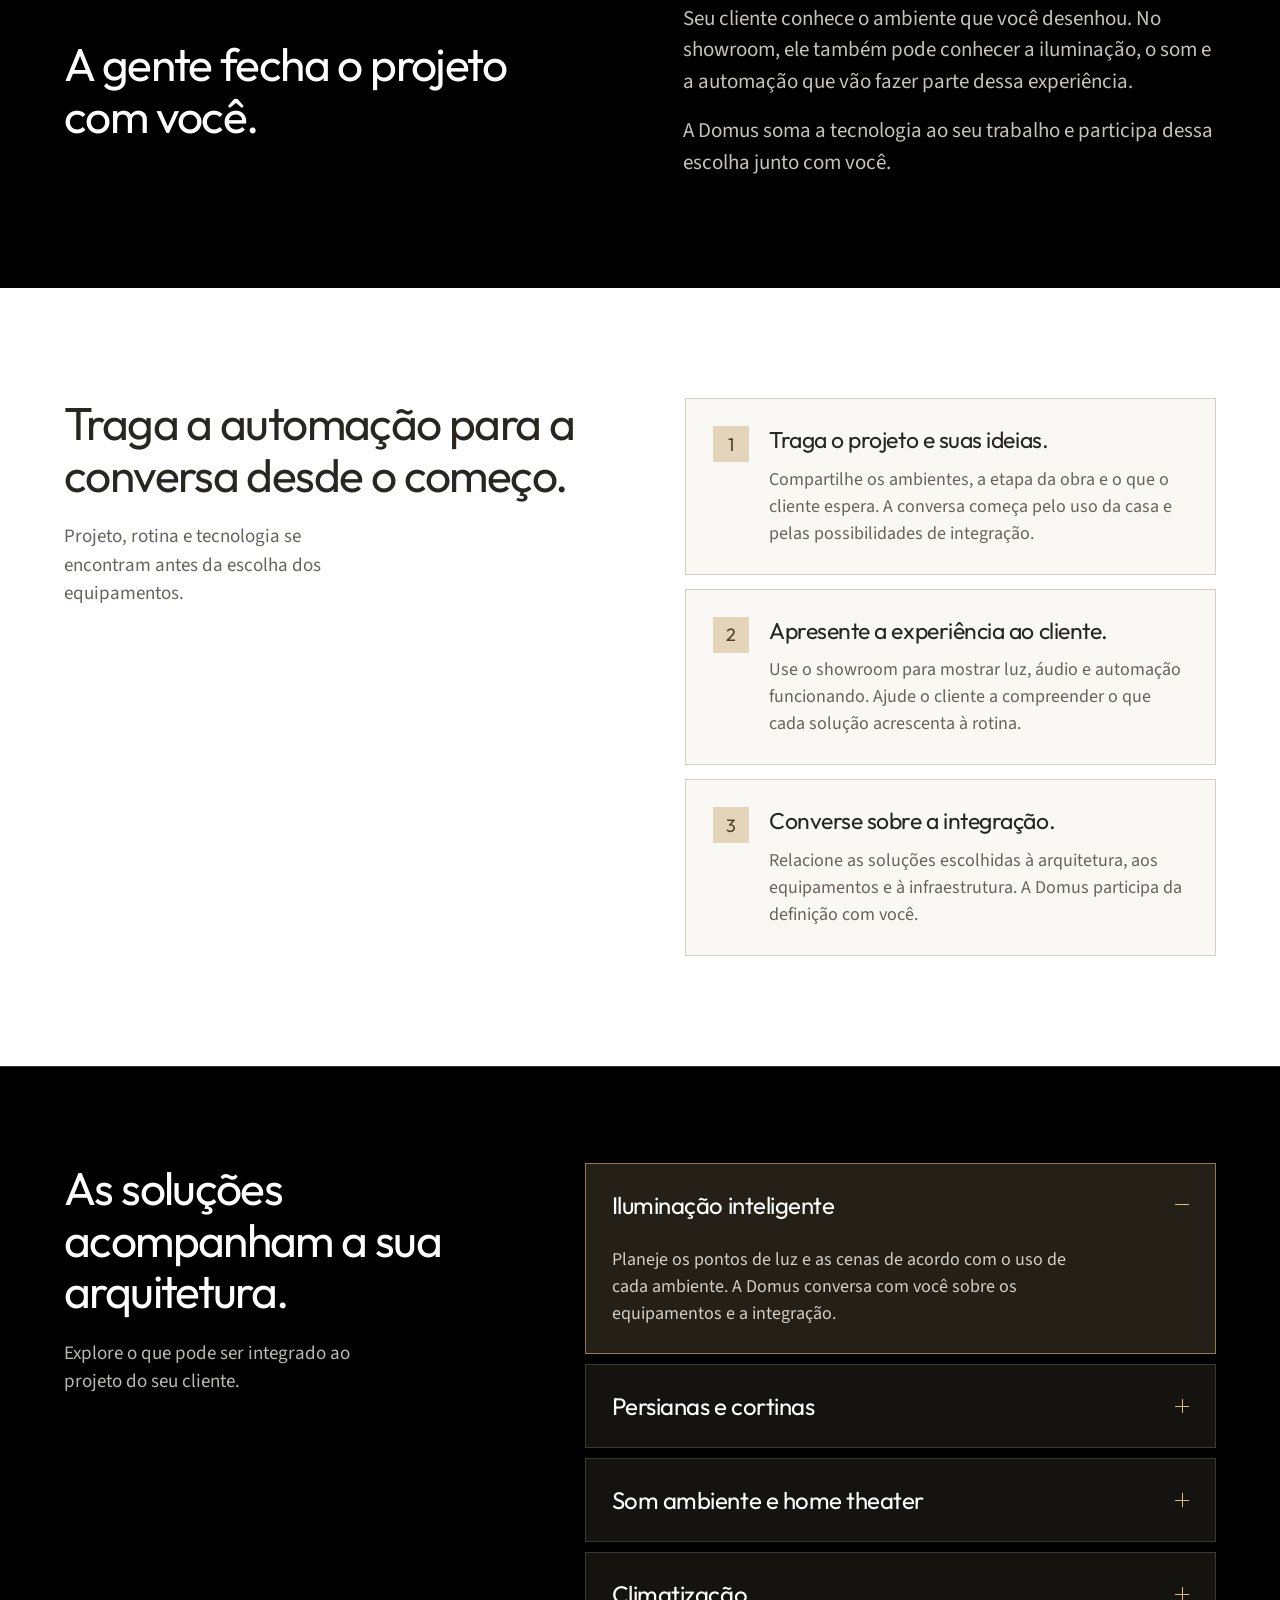
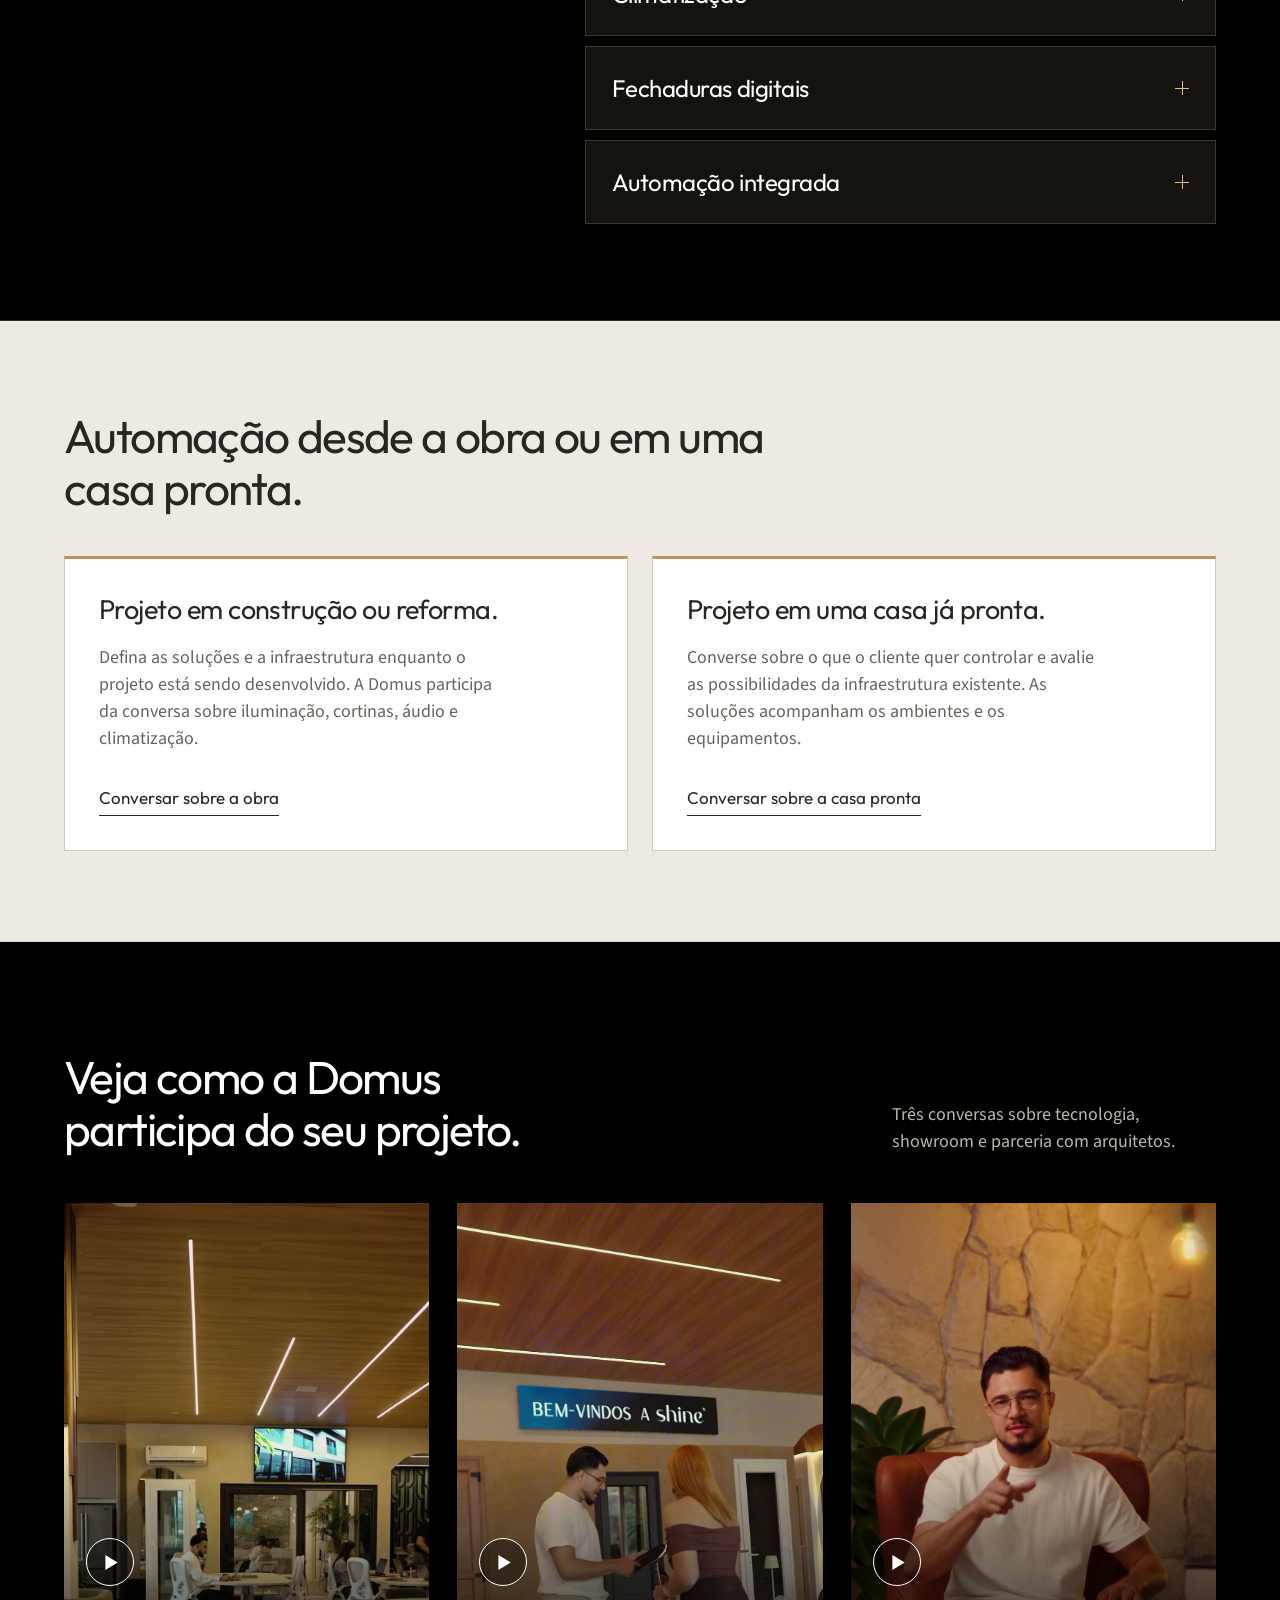
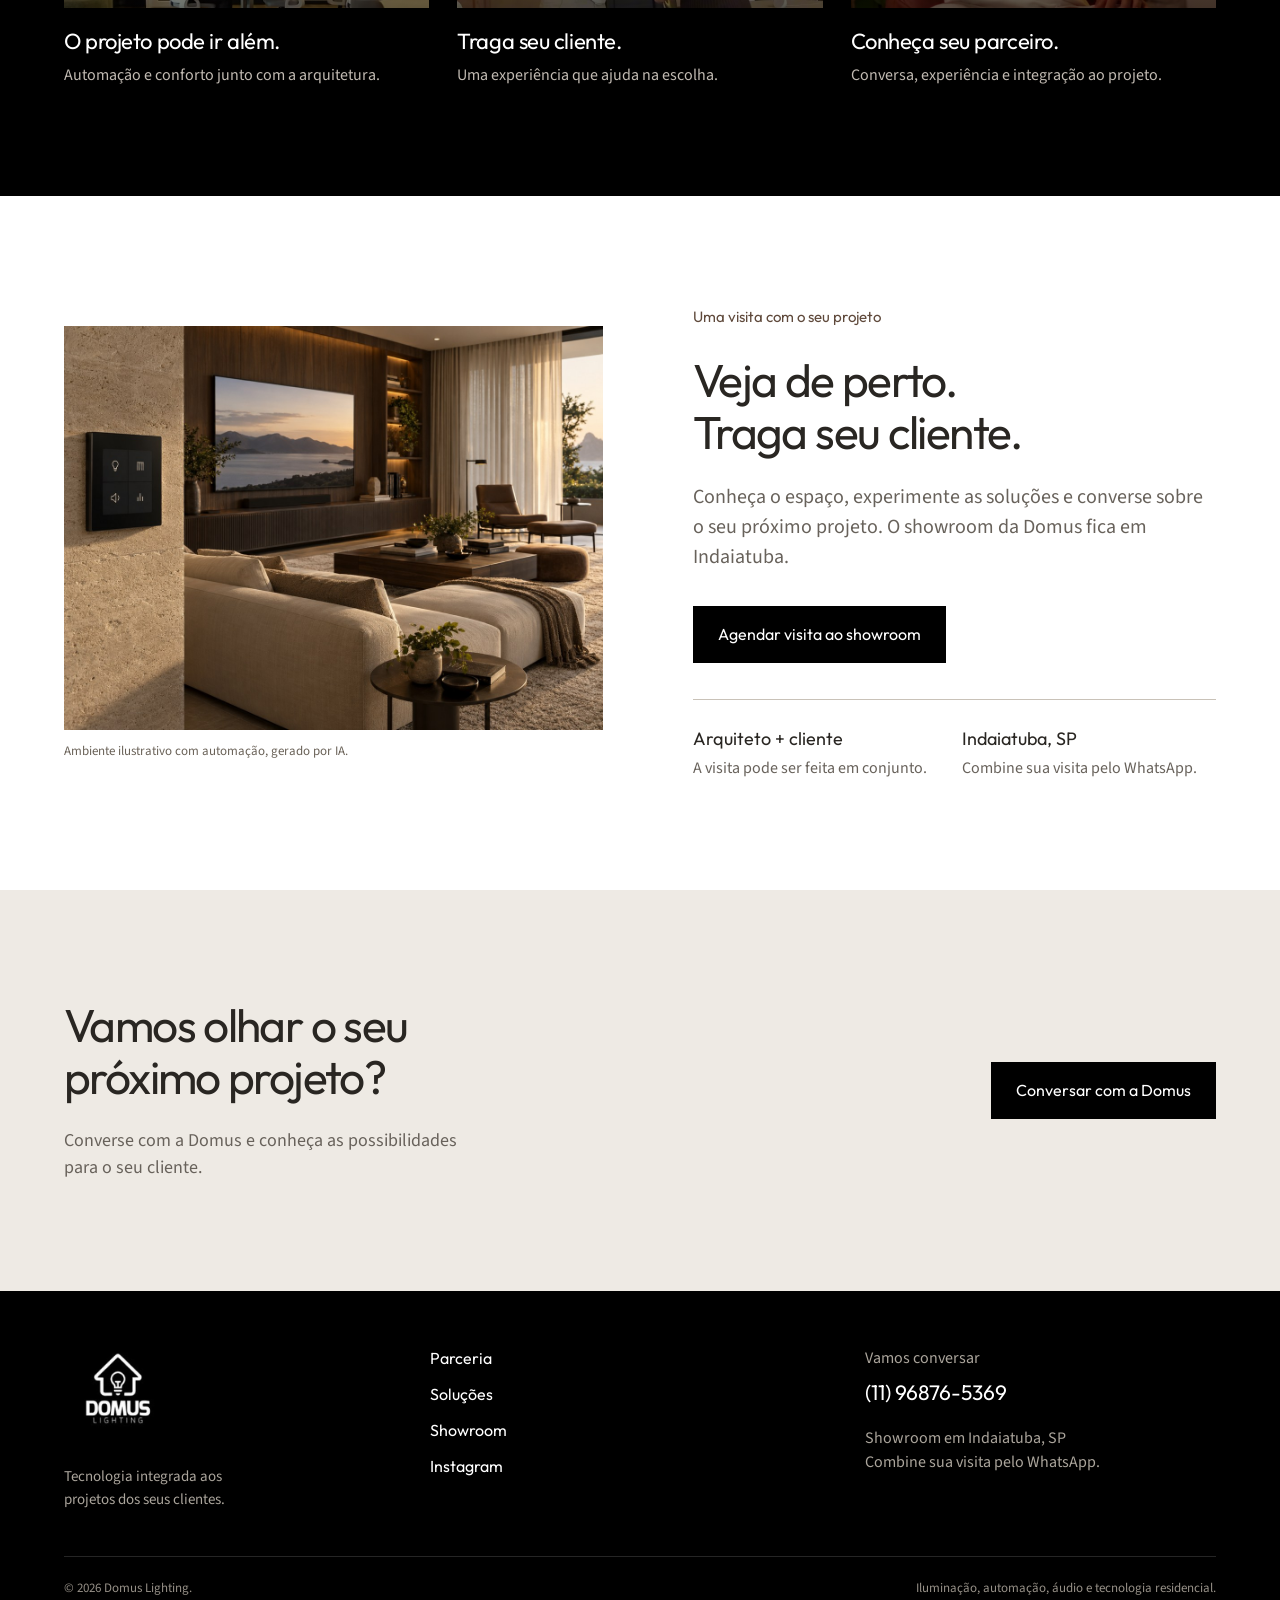
==== commit 44387534: "Add architect project form and replace showroom illustration" ====
--- a/arquitetos/index.html
+++ b/arquitetos/index.html
@@ -1,12 +1,13 @@
-<!doctype html><html lang="pt-BR"><head><meta charset="utf-8"><meta name="viewport" content="width=device-width, initial-scale=1"><meta name="theme-color" content="#000000"><meta name="description" content="Integre iluminação, cortinas, áudio e climatização ao projeto do seu cliente. Conheça a parceria Domus e o showroom em Indaiatuba."><meta property="og:title" content="Domus para arquitetos | Automação integrada ao seu projeto"><meta property="og:description" content="Integre iluminação, cortinas, áudio e climatização ao projeto do seu cliente. Conheça a parceria Domus e o showroom em Indaiatuba."><meta property="og:type" content="website"><meta name="color-scheme" content="light"><meta name="robots" content="index,follow,max-image-preview:large"><link rel="canonical" href="https://duartecosta21.github.io/domus-lighting-site/arquitetos/"><meta property="og:url" content="https://duartecosta21.github.io/domus-lighting-site/arquitetos/"><meta property="og:image" content="https://duartecosta21.github.io/domus-lighting-site/assets/images/cena-manha.jpg"><meta property="og:locale" content="pt_BR"><title>Domus para arquitetos | Automação integrada ao seu projeto</title><link rel="icon" href="../assets/images/logo.jpg"><link rel="preload" href="../assets/fonts/Outfit-Regular.ttf" as="font" type="font/ttf" crossorigin><link rel="stylesheet" href="../styles.css?v=10"><script src="../site.js?v=9" defer></script></head><body data-page="architects"><a class="skip-link" href="#conteudo">Pular para o conteúdo</a><header class="site-header"><div class="wrap header-inner"><a class="brand" href="index.html" aria-label="Domus para arquitetos, início"><img src="../assets/images/logo.jpg" width="320" height="320" alt="Domus Lighting"></a><button class="menu-toggle" type="button" aria-expanded="false" aria-controls="navegacao">Menu</button><nav class="site-nav" id="navegacao" aria-label="Navegação principal"><a href="#parceria">Parceria</a><a href="#solucoes">Soluções</a><a href="#showroom">Showroom</a><a class="button light" href="https://wa.me/5511968765369?text=Ol%C3%A1%21%20Sou%20arquiteto%28a%29%2C%20vim%20pelo%20site%20e%20gostaria%20de%20conversar%20sobre%20um%20projeto%20e%20conhecer%20o%20showroom%20da%20Domus." target="_blank" rel="noopener" data-contact-intent="architect_project">Conversar sobre meu projeto</a></nav></div></header><main id="conteudo">
-<section class="hero architect-hero scene-morning" data-scene-hero aria-labelledby="titulo"><div class="wrap"><div class="hero-layout"><div class="hero-copy"><p class="place">Domus para arquitetos e designers</p><h1 id="titulo">Automação integrada ao seu projeto.</h1><p class="lead">Iluminação, cortinas, áudio e climatização planejados com você. Mostre ao cliente como a tecnologia pode fazer parte da casa que você desenhou.</p><div class="actions"><a class="button light" href="https://wa.me/5511968765369?text=Ol%C3%A1%21%20Sou%20arquiteto%28a%29%2C%20vim%20pelo%20site%20e%20gostaria%20de%20conversar%20sobre%20um%20projeto%20e%20conhecer%20o%20showroom%20da%20Domus." target="_blank" rel="noopener" data-contact-intent="architect_project">Conversar sobre meu projeto</a><a class="text-link" href="#showroom">Conhecer o showroom</a></div></div><div class="hero-visual"><img src="../assets/images/cena-manha.jpg" width="1122" height="1402" alt="Ambiente ilustrativo de alto padrão pela manhã, com luz natural e cortinas abertas" fetchpriority="high"><p class="photo-caption"><span id="scene-title">Cortinas abertas. Luz natural.</span><span id="scene-detail" style="font-family:Source;font-size:14px">Uma cena para começar o dia.</span><small class="photo-origin">Ambiente ilustrativo gerado por IA</small></p></div></div><div class="scene-bar" id="cenas"><div class="scene-heading">Um projeto. Diferentes momentos.<small>Explore cenas para apresentar ao seu cliente.</small></div><div class="scene-buttons" role="group" aria-label="Explorar exemplos de cenas"><button type="button" data-scene="morning" aria-pressed="true">Acordar</button><button type="button" data-scene="evening" aria-pressed="false">Receber</button><button type="button" data-scene="night" aria-pressed="false">Desacelerar</button></div><p class="scene-description" id="scene-description" aria-live="polite">Apresente ao cliente uma cena que abre as cortinas e aproveita a luz natural.</p></div></div></section>
+<!doctype html><html lang="pt-BR"><head><meta charset="utf-8"><meta name="viewport" content="width=device-width, initial-scale=1"><meta name="theme-color" content="#000000"><meta name="description" content="Integre iluminação, cortinas, áudio e climatização ao projeto do seu cliente. Conheça a parceria Domus e o showroom em Indaiatuba."><meta property="og:title" content="Domus para arquitetos | Automação integrada ao seu projeto"><meta property="og:description" content="Integre iluminação, cortinas, áudio e climatização ao projeto do seu cliente. Conheça a parceria Domus e o showroom em Indaiatuba."><meta property="og:type" content="website"><meta name="color-scheme" content="light"><meta name="robots" content="index,follow,max-image-preview:large"><link rel="canonical" href="https://duartecosta21.github.io/domus-lighting-site/arquitetos/"><meta property="og:url" content="https://duartecosta21.github.io/domus-lighting-site/arquitetos/"><meta property="og:image" content="https://duartecosta21.github.io/domus-lighting-site/assets/images/cena-manha.jpg"><meta property="og:locale" content="pt_BR"><title>Domus para arquitetos | Automação integrada ao seu projeto</title><link rel="icon" href="../assets/images/logo.jpg"><link rel="preload" href="../assets/fonts/Outfit-Regular.ttf" as="font" type="font/ttf" crossorigin><link rel="stylesheet" href="../styles.css?v=11"><script src="../site.js?v=10" defer></script></head><body data-page="architects"><a class="skip-link" href="#conteudo">Pular para o conteúdo</a><header class="site-header"><div class="wrap header-inner"><a class="brand" href="index.html" aria-label="Domus para arquitetos, início"><img src="../assets/images/logo.jpg" width="320" height="320" alt="Domus Lighting"></a><button class="menu-toggle" type="button" aria-expanded="false" aria-controls="navegacao">Menu</button><nav class="site-nav" id="navegacao" aria-label="Navegação principal"><a href="#parceria">Parceria</a><a href="#solucoes">Soluções</a><a href="#showroom">Showroom</a><a class="button light" href="#projeto" data-proposal-cta>Conversar sobre meu projeto</a></nav></div></header><main id="conteudo">
+<section class="hero architect-hero scene-morning" data-scene-hero aria-labelledby="titulo"><div class="wrap"><div class="hero-layout"><div class="hero-copy"><p class="place">Domus para arquitetos e designers</p><h1 id="titulo">Automação integrada ao seu projeto.</h1><p class="lead">Iluminação, cortinas, áudio e climatização planejados com você. Mostre ao cliente como a tecnologia pode fazer parte da casa que você desenhou.</p><div class="actions"><a class="button light" href="#projeto" data-proposal-cta>Conversar sobre meu projeto</a><a class="text-link" href="#showroom">Conhecer o showroom</a></div></div><div class="hero-visual"><img src="../assets/images/cena-manha.jpg" width="1122" height="1402" alt="Ambiente ilustrativo de alto padrão pela manhã, com luz natural e cortinas abertas" fetchpriority="high"><p class="photo-caption"><span id="scene-title">Cortinas abertas. Luz natural.</span><span id="scene-detail" style="font-family:Source;font-size:14px">Uma cena para começar o dia.</span><small class="photo-origin">Ambiente ilustrativo gerado por IA</small></p></div></div><div class="scene-bar" id="cenas"><div class="scene-heading">Um projeto. Diferentes momentos.<small>Explore cenas para apresentar ao seu cliente.</small></div><div class="scene-buttons" role="group" aria-label="Explorar exemplos de cenas"><button type="button" data-scene="morning" aria-pressed="true">Acordar</button><button type="button" data-scene="evening" aria-pressed="false">Receber</button><button type="button" data-scene="night" aria-pressed="false">Desacelerar</button></div><p class="scene-description" id="scene-description" aria-live="polite">Apresente ao cliente uma cena que abre as cortinas e aproveita a luz natural.</p></div></div></section>
+<section class="section proposal-section" id="projeto" aria-labelledby="proposal-title"><div class="wrap proposal-layout"><div class="proposal-intro"><p class="eyebrow">Uma conversa sobre o seu projeto</p><h2 id="proposal-title">Conte sobre o seu projeto.</h2><p class="lead">Conte sobre o projeto do seu cliente ou combine uma visita ao showroom. A equipe da Domus conversa com você sobre as possibilidades.</p><p class="proposal-next">Preencha os campos e confira sua mensagem. Depois, é só abrir o WhatsApp e enviar para a equipe.</p></div><form class="proposal-form"><div class="form-grid"><div class="form-field"><label for="proposal-name">Seu nome</label><input id="proposal-name" name="name" autocomplete="given-name" maxlength="80" placeholder="Como podemos te chamar?" required></div><div class="form-field"><label for="proposal-city">Cidade do projeto</label><input id="proposal-city" name="city" autocomplete="address-level2" maxlength="100" placeholder="Onde fica o projeto?" required></div><div class="form-field"><label for="proposal-stage">Em que etapa está o projeto?</label><select id="proposal-stage" name="stage" required><option value="">Selecione uma opção</option><option>Em construção</option><option>Em reforma</option><option>Já está pronta</option><option>Em planejamento</option><option>Sem projeto definido</option></select></div><div class="form-field"><label for="proposal-interest">Como a Domus pode ajudar?</label><select id="proposal-interest" name="interest"><option>Conversar sobre um projeto</option><option>Visitar o showroom com meu cliente</option><option>Orientação sobre as soluções</option><option>Conhecer a parceria</option></select></div></div><button class="button" type="submit" disabled>Preparar mensagem</button><p class="form-note">Você confere a mensagem antes de enviar pelo WhatsApp.</p><div class="proposal-review" hidden><label for="proposal-message">Confira sua mensagem<textarea id="proposal-message" readonly rows="6"></textarea></label><p id="proposal-status" role="status">Mensagem preparada. Abra o WhatsApp para enviar.</p><a class="button" id="proposal-whatsapp" target="_blank" rel="noopener" data-contact-intent="architect_project">Continuar no WhatsApp</a></div><noscript><p>Para conversar sobre um projeto, <a class="text-link" href="https://wa.me/5511968765369" target="_blank" rel="noopener">fale com a Domus no WhatsApp</a>.</p></noscript></form></div></section>
 <section class="section partnership-statement" id="parceria"><div class="wrap opening"><h2>A gente fecha o projeto com você.</h2><div><p>Seu cliente conhece o ambiente que você desenhou. No showroom, ele também pode conhecer a iluminação, o som e a automação que vão fazer parte dessa experiência.</p><p>A Domus soma a tecnologia ao seu trabalho e participa dessa escolha junto com você.</p></div></div></section>
 <section class="section wrap workflow"><div><h2>Traga a automação para a conversa desde o começo.</h2><p class="section-note">Projeto, rotina e tecnologia se encontram antes da escolha dos equipamentos.</p></div><ol class="workflow-list"><li><div><h3>Traga o projeto e suas ideias.</h3><p>Compartilhe os ambientes, a etapa da obra e o que o cliente espera. A conversa começa pelo uso da casa e pelas possibilidades de integração.</p></div></li><li><div><h3>Apresente a experiência ao cliente.</h3><p>Use o showroom para mostrar luz, áudio e automação funcionando. Ajude o cliente a compreender o que cada solução acrescenta à rotina.</p></div></li><li><div><h3>Converse sobre a integração.</h3><p>Relacione as soluções escolhidas à arquitetura, aos equipamentos e à infraestrutura. A Domus participa da definição com você.</p></div></li></ol></section>
-<section class="section solutions" id="solucoes"><div class="wrap solutions-layout"><div><h2>As soluções acompanham a sua arquitetura.</h2><p class="section-note">Explore o que pode ser integrado ao projeto do seu cliente.</p></div><div class="solution-list"><details open><summary>Iluminação inteligente</summary><p>Planeje os pontos de luz e as cenas de acordo com o uso de cada ambiente. A Domus conversa com você sobre os equipamentos e a integração.</p></details><details><summary>Persianas e cortinas</summary><p>Considere a abertura, a luz natural e a privacidade no projeto. Cortinas e persianas podem acompanhar as cenas da casa.</p></details><details><summary>Som ambiente e home theater</summary><p>Relacione a experiência de áudio e vídeo aos ambientes, à disposição dos móveis e à infraestrutura prevista.</p></details><details><summary>Climatização</summary><p>Avalie a integração do ar-condicionado às cenas. A compatibilidade depende dos equipamentos escolhidos para o projeto.</p></details><details><summary>Fechaduras digitais</summary><p>Considere o acesso, o modelo de porta e a rotina do cliente na escolha da solução.</p></details><details><summary>Automação integrada</summary><p>Reúna os controles em cenas que o cliente consiga entender e usar. A combinação das soluções acompanha as prioridades do projeto.</p></details></div></div></section><section class="section project-stages" id="momento"><div class="wrap"><h2>Automação desde a obra ou em uma casa pronta.</h2><div class="project-types"><article><h3>Projeto em construção ou reforma.</h3><p>Defina as soluções e a infraestrutura enquanto o projeto está sendo desenvolvido. A Domus participa da conversa sobre iluminação, cortinas, áudio e climatização.</p><a class="text-link" href="https://wa.me/5511968765369?text=Ol%C3%A1%21%20Sou%20arquiteto%28a%29%2C%20vim%20pelo%20site%20da%20Domus%20e%20quero%20conversar%20sobre%20automa%C3%A7%C3%A3o%20em%20um%20projeto%20em%20constru%C3%A7%C3%A3o%20ou%20reforma." target="_blank" rel="noopener" data-contact-intent="architect_project">Conversar sobre a obra</a></article><article><h3>Projeto em uma casa já pronta.</h3><p>Converse sobre o que o cliente quer controlar e avalie as possibilidades da infraestrutura existente. As soluções acompanham os ambientes e os equipamentos.</p><a class="text-link" href="https://wa.me/5511968765369?text=Ol%C3%A1%21%20Sou%20arquiteto%28a%29%2C%20vim%20pelo%20site%20da%20Domus%20e%20quero%20conversar%20sobre%20automa%C3%A7%C3%A3o%20em%20um%20projeto%20para%20uma%20casa%20j%C3%A1%20pronta." target="_blank" rel="noopener" data-contact-intent="architect_project">Conversar sobre a casa pronta</a></article></div></div></section>
+<section class="section solutions" id="solucoes"><div class="wrap solutions-layout"><div><h2>As soluções acompanham a sua arquitetura.</h2><p class="section-note">Explore o que pode ser integrado ao projeto do seu cliente.</p></div><div class="solution-list"><details open><summary>Iluminação inteligente</summary><p>Planeje os pontos de luz e as cenas de acordo com o uso de cada ambiente. A Domus conversa com você sobre os equipamentos e a integração.</p></details><details><summary>Persianas e cortinas</summary><p>Considere a abertura, a luz natural e a privacidade no projeto. Cortinas e persianas podem acompanhar as cenas da casa.</p></details><details><summary>Som ambiente e home theater</summary><p>Relacione a experiência de áudio e vídeo aos ambientes, à disposição dos móveis e à infraestrutura prevista.</p></details><details><summary>Climatização</summary><p>Avalie a integração do ar-condicionado às cenas. A compatibilidade depende dos equipamentos escolhidos para o projeto.</p></details><details><summary>Fechaduras digitais</summary><p>Considere o acesso, o modelo de porta e a rotina do cliente na escolha da solução.</p></details><details><summary>Automação integrada</summary><p>Reúna os controles em cenas que o cliente consiga entender e usar. A combinação das soluções acompanha as prioridades do projeto.</p></details></div></div></section><section class="section project-stages" id="momento"><div class="wrap"><h2>Automação desde a obra ou em uma casa pronta.</h2><div class="project-types"><article><h3>Projeto em construção ou reforma.</h3><p>Defina as soluções e a infraestrutura enquanto o projeto está sendo desenvolvido. A Domus participa da conversa sobre iluminação, cortinas, áudio e climatização.</p><a class="text-link" href="#projeto" data-proposal-cta data-project-stage="Em construção">Conversar sobre a obra</a></article><article><h3>Projeto em uma casa já pronta.</h3><p>Converse sobre o que o cliente quer controlar e avalie as possibilidades da infraestrutura existente. As soluções acompanham os ambientes e os equipamentos.</p><a class="text-link" href="#projeto" data-proposal-cta data-project-stage="Já está pronta">Conversar sobre a casa pronta</a></article></div></div></section>
 <section class="section films"><div class="wrap"><div class="films-heading"><h2>Veja como a Domus<br>participa do seu projeto.</h2><p>Três conversas sobre tecnologia, showroom e parceria com arquitetos.</p></div><div class="film-grid">
 <button class="film-card" type="button" data-video="../assets/videos/projeto.mp4" data-title="Automação junto com o projeto" data-source="https://www.instagram.com/reel/DZ0iUGsPYef/"><div class="film-poster"><img src="../assets/images/showroom.jpg" width="1000" height="1778" alt="Ambiente do showroom com iluminação integrada" loading="lazy"><span class="play-icon" aria-hidden="true"><svg viewBox="0 0 15 18"><path d="M1 1v16l13-8z"/></svg></span></div><h3>O projeto pode ir além.</h3><p>Automação e conforto junto com a arquitetura.</p></button>
 <button class="film-card" type="button" data-video="../assets/videos/showroom.mp4" data-title="O showroom também é para você" data-source="https://www.instagram.com/reel/DZLSHm-PYez/"><div class="film-poster"><img src="../assets/images/parceria.jpg" width="1000" height="1778" alt="Apresentação de um projeto no showroom" loading="lazy"><span class="play-icon" aria-hidden="true"><svg viewBox="0 0 15 18"><path d="M1 1v16l13-8z"/></svg></span></div><h3>Traga seu cliente.</h3><p>Uma experiência que ajuda na escolha.</p></button>
 <button class="film-card" type="button" data-video="../assets/videos/parceria.mp4" data-title="Confiança na parceria e na execução" data-source="https://www.instagram.com/reel/DbJl0sFvGdQ/"><div class="film-poster"><img src="../assets/images/reinaldo.jpg" width="1000" height="1778" alt="Reinaldo, da Domus Lighting, apresenta a parceria com arquitetos" loading="lazy"><span class="play-icon" aria-hidden="true"><svg viewBox="0 0 15 18"><path d="M1 1v16l13-8z"/></svg></span></div><h3>Conheça seu parceiro.</h3><p>Conversa, experiência e integração ao projeto.</p></button>
 </div></div></section>
-<section class="section wrap showroom-layout" id="showroom"><div class="showroom-photo"><img src="../assets/images/ambiente.jpg" width="1000" height="1031" alt="Showroom em Indaiatuba com luz natural, madeira e iluminação integrada" loading="lazy"></div><div class="showroom-copy"><p class="place">Uma visita com o seu projeto</p><h2>Veja de perto.<br>Traga seu cliente.</h2><p class="lead">Conheça o espaço, experimente as soluções e converse sobre o seu próximo projeto. O showroom da Domus fica em Indaiatuba.</p><div class="actions"><a class="button" href="https://wa.me/5511968765369?text=Ol%C3%A1%21%20Sou%20arquiteto%28a%29%2C%20vim%20pelo%20site%20e%20gostaria%20de%20conversar%20sobre%20um%20projeto%20e%20conhecer%20o%20showroom%20da%20Domus." target="_blank" rel="noopener" data-contact-intent="architect_project">Agendar visita ao showroom</a></div><div class="showroom-meta"><div><strong>Arquiteto + cliente</strong><span>A visita pode ser feita em conjunto.</span></div><div><strong>Indaiatuba, SP</strong><span>Combine sua visita pelo WhatsApp.</span></div></div></div></section>
-<section class="section contact"><div class="wrap contact-inner"><div><h2>Vamos olhar o seu próximo projeto?</h2><p class="lead">Converse com a Domus e conheça as possibilidades para o seu cliente.</p></div><a class="button" href="https://wa.me/5511968765369?text=Ol%C3%A1%21%20Sou%20arquiteto%28a%29%2C%20vim%20pelo%20site%20e%20gostaria%20de%20conversar%20sobre%20um%20projeto%20e%20conhecer%20o%20showroom%20da%20Domus." target="_blank" rel="noopener" data-contact-intent="architect_project">Conversar com a Domus</a></div></section></main><footer class="site-footer"><div class="wrap"><div class="footer-top"><div class="footer-brand"><a href="index.html" aria-label="Domus para arquitetos, início"><img src="../assets/images/logo.jpg" width="320" height="320" alt="Domus Lighting"></a><p>Tecnologia integrada aos projetos dos seus clientes.</p></div><nav class="footer-links" aria-label="Links do rodapé"><a href="#parceria">Parceria</a><a href="#solucoes">Soluções</a><a href="#showroom">Showroom</a><a href="https://www.instagram.com/adomuslght/" target="_blank" rel="noopener">Instagram</a></nav><div class="footer-contact"><p>Vamos conversar</p><a href="https://wa.me/5511968765369?text=Ol%C3%A1%21%20Sou%20arquiteto%28a%29%2C%20vim%20pelo%20site%20e%20gostaria%20de%20conversar%20sobre%20um%20projeto%20e%20conhecer%20o%20showroom%20da%20Domus." target="_blank" rel="noopener" data-contact-intent="architect_project">(11) 96876-5369</a><p>Showroom em Indaiatuba, SP<br>Combine sua visita pelo WhatsApp.</p></div></div><div class="footer-bottom"><span>© 2026 Domus Lighting.</span><span>Iluminação, automação, áudio e tecnologia residencial.</span></div></div></footer><dialog class="video-dialog" aria-labelledby="video-title"><div class="dialog-head"><h2 id="video-title">Conheça a Domus</h2><button type="button" class="dialog-close">Fechar</button></div><video controls playsinline preload="none" aria-label="Vídeo de apresentação da Domus Lighting"></video><a class="dialog-source" target="_blank" rel="noopener">Ver publicação original no Instagram</a></dialog></body></html>+<section class="section wrap showroom-layout" id="showroom"><figure class="showroom-photo showroom-illustration"><img src="../assets/images/automacao-ambiente.jpg" width="1200" height="900" alt="Ambiente ilustrativo de alto padrão com controle de automação, iluminação, cortinas e áudio integrados" loading="lazy"><figcaption>Ambiente ilustrativo com automação, gerado por IA.</figcaption></figure><div class="showroom-copy"><p class="place">Uma visita com o seu projeto</p><h2>Veja de perto.<br>Traga seu cliente.</h2><p class="lead">Conheça o espaço, experimente as soluções e converse sobre o seu próximo projeto. O showroom da Domus fica em Indaiatuba.</p><div class="actions"><a class="button" href="#projeto" data-proposal-cta data-project-interest="Visitar o showroom com meu cliente">Agendar visita ao showroom</a></div><div class="showroom-meta"><div><strong>Arquiteto + cliente</strong><span>A visita pode ser feita em conjunto.</span></div><div><strong>Indaiatuba, SP</strong><span>Combine sua visita pelo WhatsApp.</span></div></div></div></section>
+<section class="section contact"><div class="wrap contact-inner"><div><h2>Vamos olhar o seu próximo projeto?</h2><p class="lead">Converse com a Domus e conheça as possibilidades para o seu cliente.</p></div><a class="button" href="#projeto" data-proposal-cta>Conversar com a Domus</a></div></section></main><footer class="site-footer"><div class="wrap"><div class="footer-top"><div class="footer-brand"><a href="index.html" aria-label="Domus para arquitetos, início"><img src="../assets/images/logo.jpg" width="320" height="320" alt="Domus Lighting"></a><p>Tecnologia integrada aos projetos dos seus clientes.</p></div><nav class="footer-links" aria-label="Links do rodapé"><a href="#parceria">Parceria</a><a href="#solucoes">Soluções</a><a href="#showroom">Showroom</a><a href="https://www.instagram.com/adomuslght/" target="_blank" rel="noopener">Instagram</a></nav><div class="footer-contact"><p>Vamos conversar</p><a href="https://wa.me/5511968765369?text=Ol%C3%A1%21%20Sou%20arquiteto%28a%29%2C%20vim%20pelo%20site%20e%20gostaria%20de%20conversar%20sobre%20um%20projeto%20e%20conhecer%20o%20showroom%20da%20Domus." target="_blank" rel="noopener" data-contact-intent="architect_project">(11) 96876-5369</a><p>Showroom em Indaiatuba, SP<br>Combine sua visita pelo WhatsApp.</p></div></div><div class="footer-bottom"><span>© 2026 Domus Lighting.</span><span>Iluminação, automação, áudio e tecnologia residencial.</span></div></div></footer><dialog class="video-dialog" aria-labelledby="video-title"><div class="dialog-head"><h2 id="video-title">Conheça a Domus</h2><button type="button" class="dialog-close">Fechar</button></div><video controls playsinline preload="none" aria-label="Vídeo de apresentação da Domus Lighting"></video><a class="dialog-source" target="_blank" rel="noopener">Ver publicação original no Instagram</a></dialog></body></html>
--- a/styles.css
+++ b/styles.css
@@ -45,3 +45,10 @@
 .workflow-list{display:grid;gap:14px}.workflow-list li,.workflow-list li:last-child{padding:27px;border:1px solid #d7cfc3;background:#faf8f4;grid-template-columns:36px 1fr;gap:20px}
 .workflow-list li:before{background:#e4d4b9;color:#514025;width:36px;height:36px;display:flex;align-items:center;justify-content:center}
 @media(max-width:760px){.solutions,.project-stages{padding-block:64px}.solutions .solutions-layout{gap:32px}.solutions .solution-list summary{padding:21px 20px;font-size:21px;min-height:72px}.solutions .solution-list details p{padding:0 42px 24px 20px;font-size:17px}.project-stages .project-types{margin-top:32px;gap:18px}.project-stages .project-types article{padding:27px 23px}.workflow-list li,.workflow-list li:last-child{padding:22px 18px;grid-template-columns:30px 1fr;gap:14px}.workflow-list li:before{width:30px;height:30px}.workflow-list h3{font-size:21px}}
+
+/* Formulário profissional e imagem ilustrativa com enquadramento completo. */
+body[data-page="architects"] .partnership-statement{background:#000;color:#fff}
+body[data-page="architects"] .partnership-statement .opening p{color:#c8c2b8}
+.showroom-photo.showroom-illustration{height:auto;overflow:visible;margin:0}
+.showroom-illustration img{height:auto;aspect-ratio:4/3;object-fit:cover;object-position:center}
+.showroom-illustration figcaption{font-size:13px;color:#6a6258;margin-top:12px;line-height:1.4}
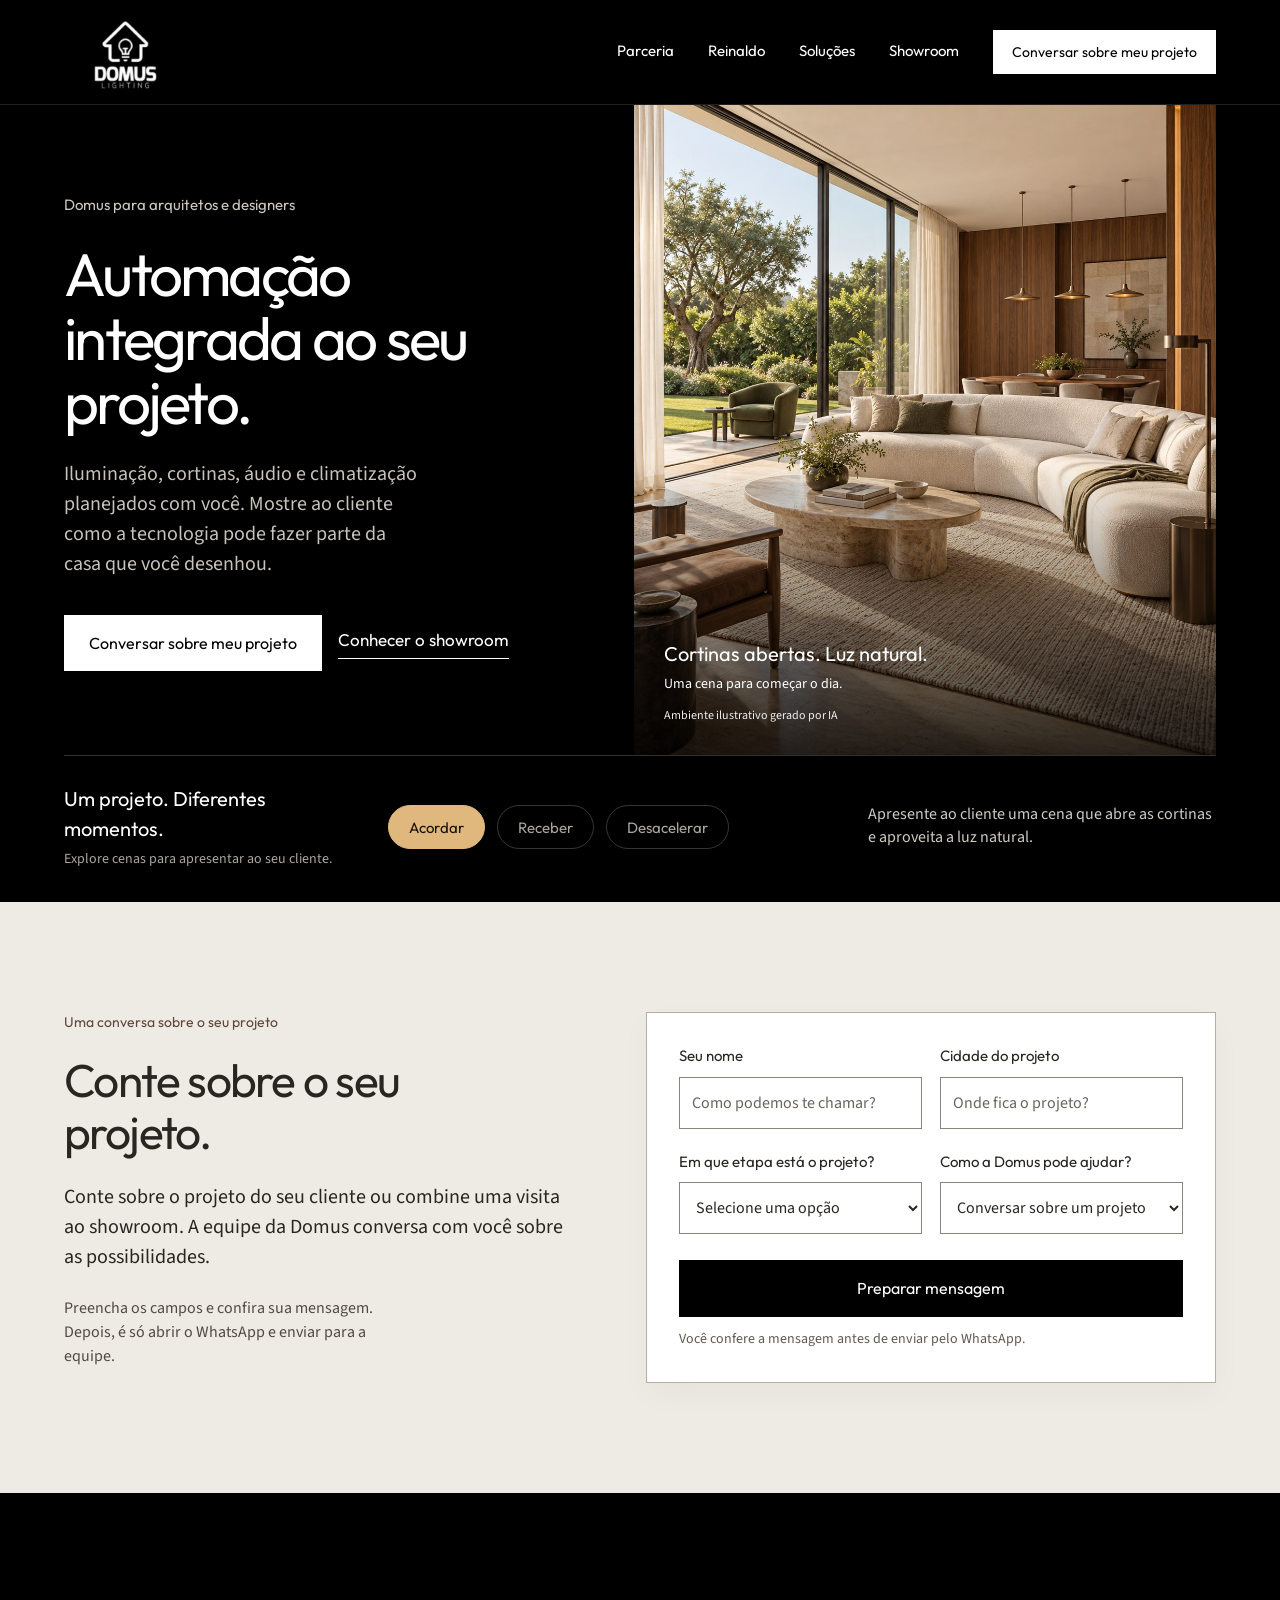
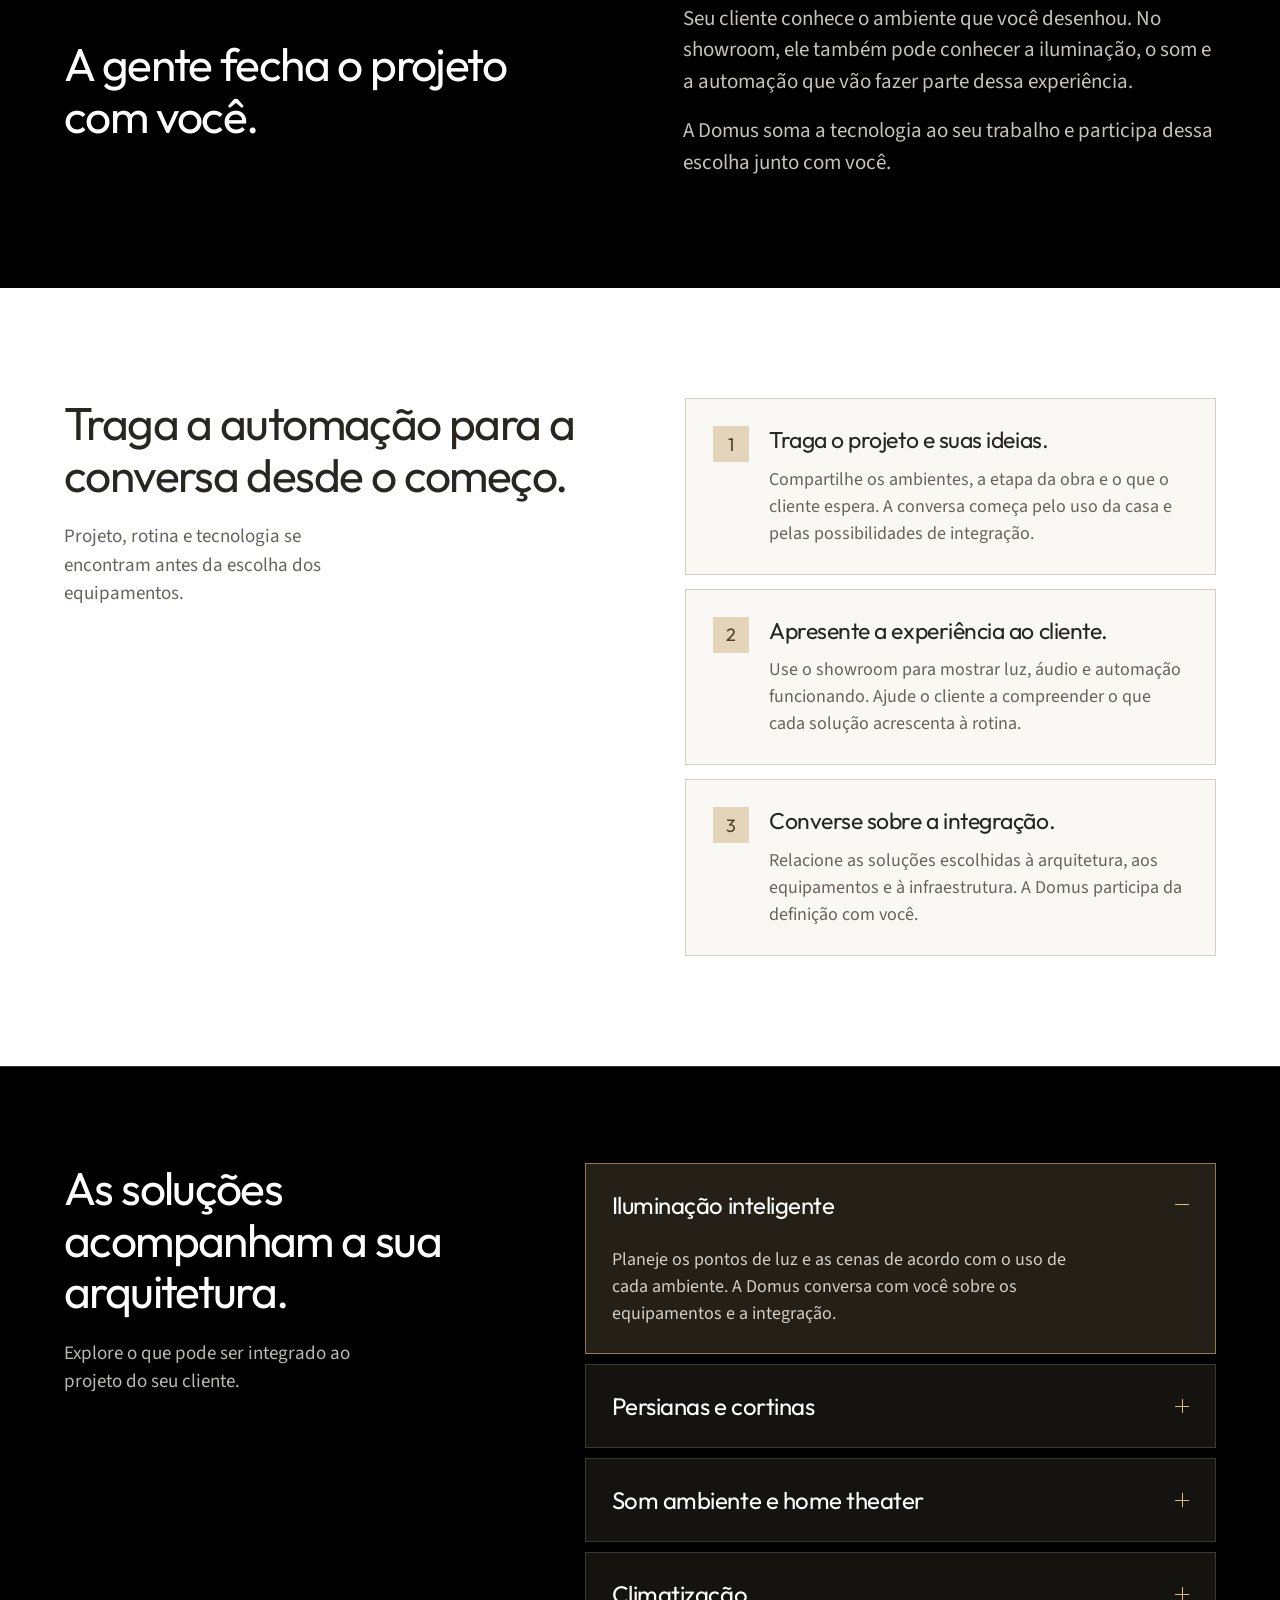
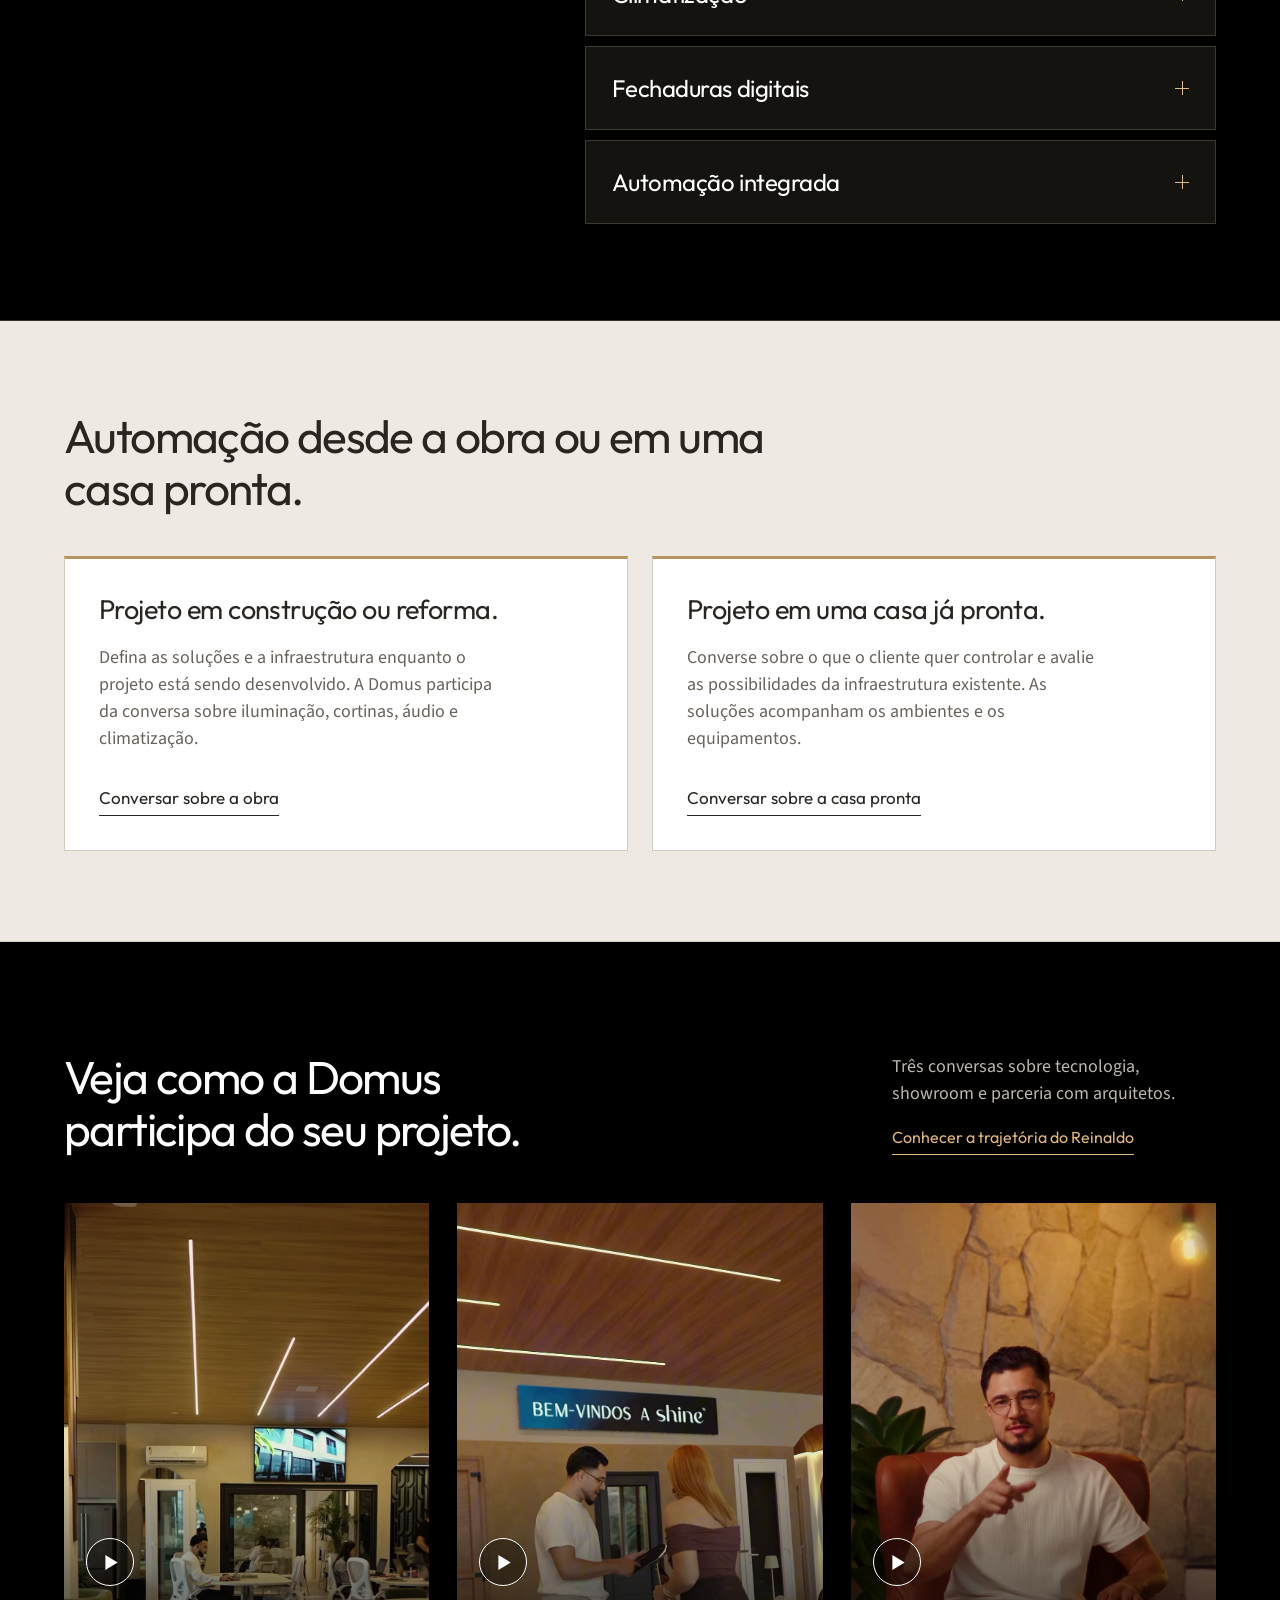
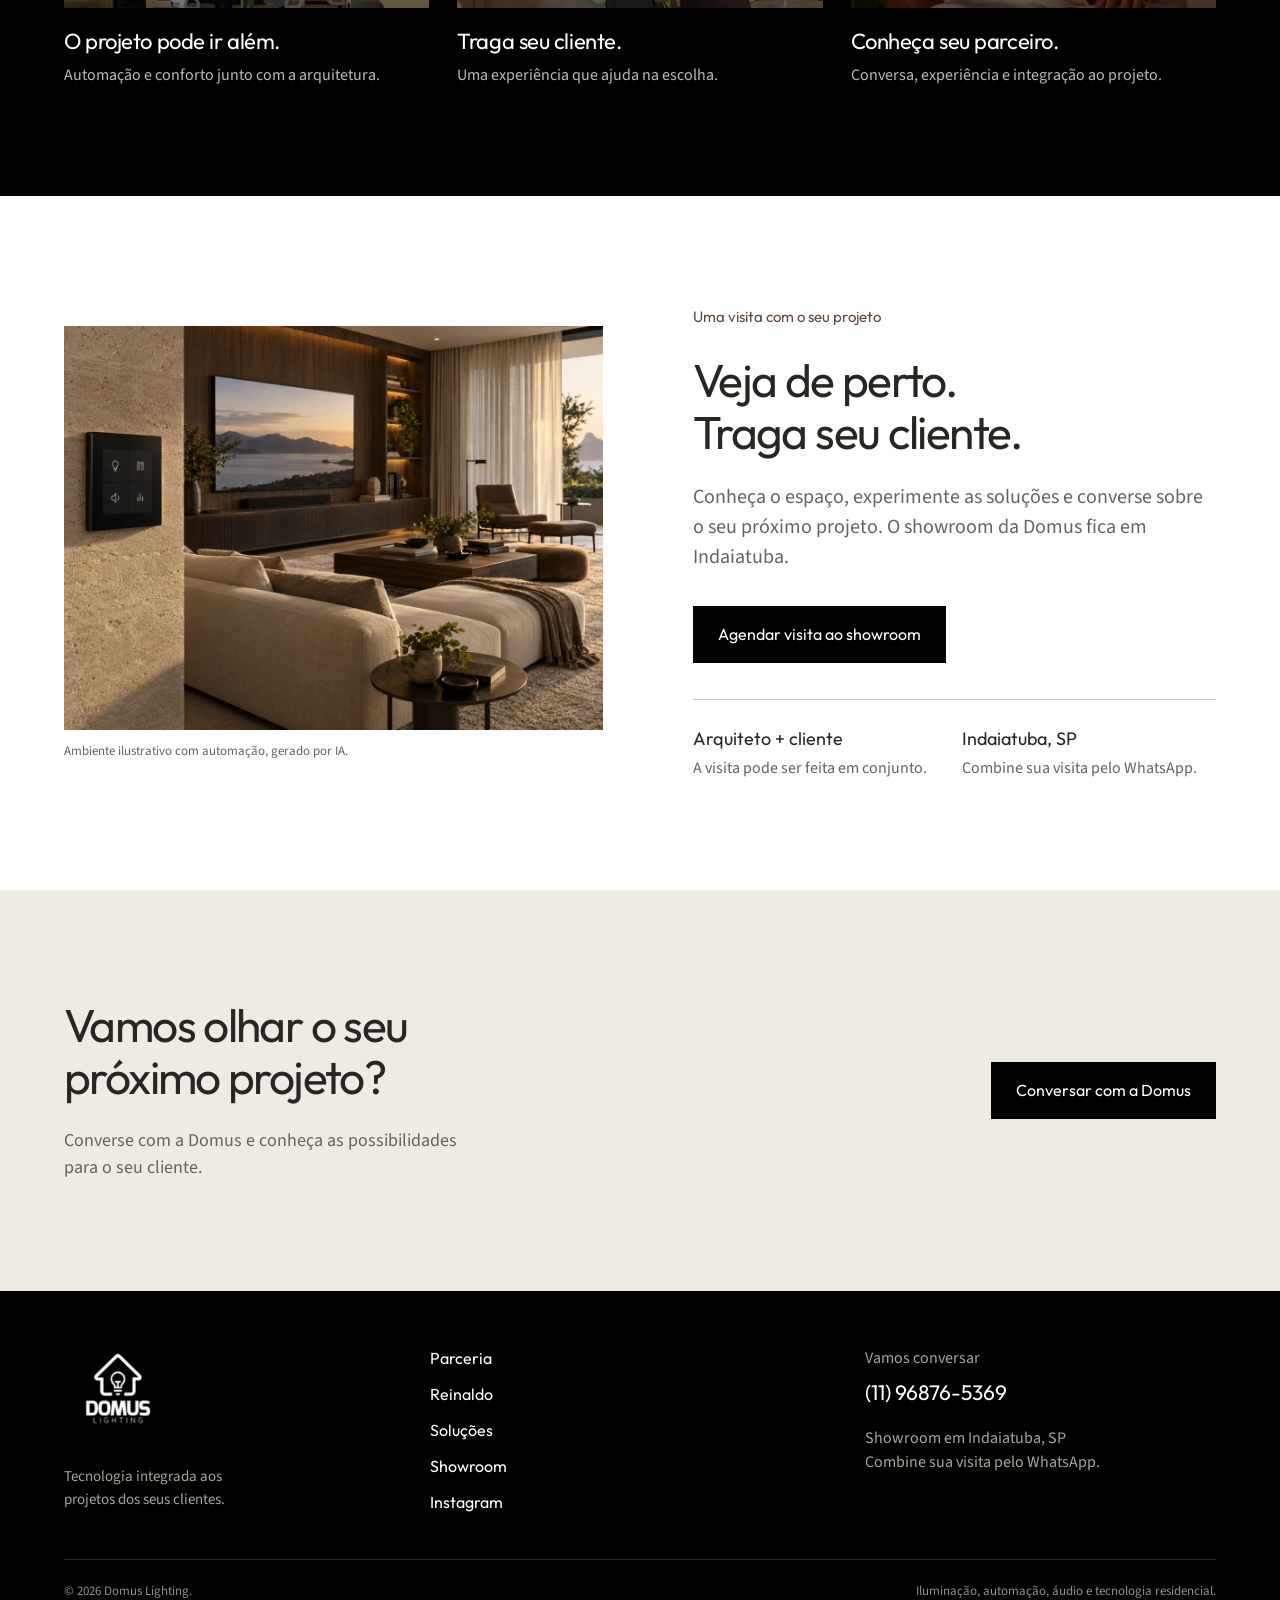
==== commit 345c50af: "Add Reinaldo biography page with supplied portrait and story" ====
--- a/arquitetos/index.html
+++ b/arquitetos/index.html
@@ -1,13 +1,13 @@
-<!doctype html><html lang="pt-BR"><head><meta charset="utf-8"><meta name="viewport" content="width=device-width, initial-scale=1"><meta name="theme-color" content="#000000"><meta name="description" content="Integre iluminação, cortinas, áudio e climatização ao projeto do seu cliente. Conheça a parceria Domus e o showroom em Indaiatuba."><meta property="og:title" content="Domus para arquitetos | Automação integrada ao seu projeto"><meta property="og:description" content="Integre iluminação, cortinas, áudio e climatização ao projeto do seu cliente. Conheça a parceria Domus e o showroom em Indaiatuba."><meta property="og:type" content="website"><meta name="color-scheme" content="light"><meta name="robots" content="index,follow,max-image-preview:large"><link rel="canonical" href="https://duartecosta21.github.io/domus-lighting-site/arquitetos/"><meta property="og:url" content="https://duartecosta21.github.io/domus-lighting-site/arquitetos/"><meta property="og:image" content="https://duartecosta21.github.io/domus-lighting-site/assets/images/cena-manha.jpg"><meta property="og:locale" content="pt_BR"><title>Domus para arquitetos | Automação integrada ao seu projeto</title><link rel="icon" href="../assets/images/logo.jpg"><link rel="preload" href="../assets/fonts/Outfit-Regular.ttf" as="font" type="font/ttf" crossorigin><link rel="stylesheet" href="../styles.css?v=11"><script src="../site.js?v=10" defer></script></head><body data-page="architects"><a class="skip-link" href="#conteudo">Pular para o conteúdo</a><header class="site-header"><div class="wrap header-inner"><a class="brand" href="index.html" aria-label="Domus para arquitetos, início"><img src="../assets/images/logo.jpg" width="320" height="320" alt="Domus Lighting"></a><button class="menu-toggle" type="button" aria-expanded="false" aria-controls="navegacao">Menu</button><nav class="site-nav" id="navegacao" aria-label="Navegação principal"><a href="#parceria">Parceria</a><a href="#solucoes">Soluções</a><a href="#showroom">Showroom</a><a class="button light" href="#projeto" data-proposal-cta>Conversar sobre meu projeto</a></nav></div></header><main id="conteudo">
+<!doctype html><html lang="pt-BR"><head><meta charset="utf-8"><meta name="viewport" content="width=device-width, initial-scale=1"><meta name="theme-color" content="#000000"><meta name="description" content="Integre iluminação, cortinas, áudio e climatização ao projeto do seu cliente. Conheça a parceria Domus e o showroom em Indaiatuba."><meta property="og:title" content="Domus para arquitetos | Automação integrada ao seu projeto"><meta property="og:description" content="Integre iluminação, cortinas, áudio e climatização ao projeto do seu cliente. Conheça a parceria Domus e o showroom em Indaiatuba."><meta property="og:type" content="website"><meta name="color-scheme" content="light"><meta name="robots" content="index,follow,max-image-preview:large"><link rel="canonical" href="https://duartecosta21.github.io/domus-lighting-site/arquitetos/"><meta property="og:url" content="https://duartecosta21.github.io/domus-lighting-site/arquitetos/"><meta property="og:image" content="https://duartecosta21.github.io/domus-lighting-site/assets/images/cena-manha.jpg"><meta property="og:locale" content="pt_BR"><title>Domus para arquitetos | Automação integrada ao seu projeto</title><link rel="icon" href="../assets/images/logo.jpg"><link rel="preload" href="../assets/fonts/Outfit-Regular.ttf" as="font" type="font/ttf" crossorigin><link rel="stylesheet" href="../styles.css?v=12"><script src="../site.js?v=11" defer></script></head><body data-page="architects"><a class="skip-link" href="#conteudo">Pular para o conteúdo</a><header class="site-header"><div class="wrap header-inner"><a class="brand" href="index.html" aria-label="Domus para arquitetos, início"><img src="../assets/images/logo.jpg" width="320" height="320" alt="Domus Lighting"></a><button class="menu-toggle" type="button" aria-expanded="false" aria-controls="navegacao">Menu</button><nav class="site-nav" id="navegacao" aria-label="Navegação principal"><a href="#parceria">Parceria</a><a href="../reinaldo/">Reinaldo</a><a href="#solucoes">Soluções</a><a href="#showroom">Showroom</a><a class="button light" href="#projeto" data-proposal-cta>Conversar sobre meu projeto</a></nav></div></header><main id="conteudo">
 <section class="hero architect-hero scene-morning" data-scene-hero aria-labelledby="titulo"><div class="wrap"><div class="hero-layout"><div class="hero-copy"><p class="place">Domus para arquitetos e designers</p><h1 id="titulo">Automação integrada ao seu projeto.</h1><p class="lead">Iluminação, cortinas, áudio e climatização planejados com você. Mostre ao cliente como a tecnologia pode fazer parte da casa que você desenhou.</p><div class="actions"><a class="button light" href="#projeto" data-proposal-cta>Conversar sobre meu projeto</a><a class="text-link" href="#showroom">Conhecer o showroom</a></div></div><div class="hero-visual"><img src="../assets/images/cena-manha.jpg" width="1122" height="1402" alt="Ambiente ilustrativo de alto padrão pela manhã, com luz natural e cortinas abertas" fetchpriority="high"><p class="photo-caption"><span id="scene-title">Cortinas abertas. Luz natural.</span><span id="scene-detail" style="font-family:Source;font-size:14px">Uma cena para começar o dia.</span><small class="photo-origin">Ambiente ilustrativo gerado por IA</small></p></div></div><div class="scene-bar" id="cenas"><div class="scene-heading">Um projeto. Diferentes momentos.<small>Explore cenas para apresentar ao seu cliente.</small></div><div class="scene-buttons" role="group" aria-label="Explorar exemplos de cenas"><button type="button" data-scene="morning" aria-pressed="true">Acordar</button><button type="button" data-scene="evening" aria-pressed="false">Receber</button><button type="button" data-scene="night" aria-pressed="false">Desacelerar</button></div><p class="scene-description" id="scene-description" aria-live="polite">Apresente ao cliente uma cena que abre as cortinas e aproveita a luz natural.</p></div></div></section>
 <section class="section proposal-section" id="projeto" aria-labelledby="proposal-title"><div class="wrap proposal-layout"><div class="proposal-intro"><p class="eyebrow">Uma conversa sobre o seu projeto</p><h2 id="proposal-title">Conte sobre o seu projeto.</h2><p class="lead">Conte sobre o projeto do seu cliente ou combine uma visita ao showroom. A equipe da Domus conversa com você sobre as possibilidades.</p><p class="proposal-next">Preencha os campos e confira sua mensagem. Depois, é só abrir o WhatsApp e enviar para a equipe.</p></div><form class="proposal-form"><div class="form-grid"><div class="form-field"><label for="proposal-name">Seu nome</label><input id="proposal-name" name="name" autocomplete="given-name" maxlength="80" placeholder="Como podemos te chamar?" required></div><div class="form-field"><label for="proposal-city">Cidade do projeto</label><input id="proposal-city" name="city" autocomplete="address-level2" maxlength="100" placeholder="Onde fica o projeto?" required></div><div class="form-field"><label for="proposal-stage">Em que etapa está o projeto?</label><select id="proposal-stage" name="stage" required><option value="">Selecione uma opção</option><option>Em construção</option><option>Em reforma</option><option>Já está pronta</option><option>Em planejamento</option><option>Sem projeto definido</option></select></div><div class="form-field"><label for="proposal-interest">Como a Domus pode ajudar?</label><select id="proposal-interest" name="interest"><option>Conversar sobre um projeto</option><option>Visitar o showroom com meu cliente</option><option>Orientação sobre as soluções</option><option>Conhecer a parceria</option></select></div></div><button class="button" type="submit" disabled>Preparar mensagem</button><p class="form-note">Você confere a mensagem antes de enviar pelo WhatsApp.</p><div class="proposal-review" hidden><label for="proposal-message">Confira sua mensagem<textarea id="proposal-message" readonly rows="6"></textarea></label><p id="proposal-status" role="status">Mensagem preparada. Abra o WhatsApp para enviar.</p><a class="button" id="proposal-whatsapp" target="_blank" rel="noopener" data-contact-intent="architect_project">Continuar no WhatsApp</a></div><noscript><p>Para conversar sobre um projeto, <a class="text-link" href="https://wa.me/5511968765369" target="_blank" rel="noopener">fale com a Domus no WhatsApp</a>.</p></noscript></form></div></section>
 <section class="section partnership-statement" id="parceria"><div class="wrap opening"><h2>A gente fecha o projeto com você.</h2><div><p>Seu cliente conhece o ambiente que você desenhou. No showroom, ele também pode conhecer a iluminação, o som e a automação que vão fazer parte dessa experiência.</p><p>A Domus soma a tecnologia ao seu trabalho e participa dessa escolha junto com você.</p></div></div></section>
 <section class="section wrap workflow"><div><h2>Traga a automação para a conversa desde o começo.</h2><p class="section-note">Projeto, rotina e tecnologia se encontram antes da escolha dos equipamentos.</p></div><ol class="workflow-list"><li><div><h3>Traga o projeto e suas ideias.</h3><p>Compartilhe os ambientes, a etapa da obra e o que o cliente espera. A conversa começa pelo uso da casa e pelas possibilidades de integração.</p></div></li><li><div><h3>Apresente a experiência ao cliente.</h3><p>Use o showroom para mostrar luz, áudio e automação funcionando. Ajude o cliente a compreender o que cada solução acrescenta à rotina.</p></div></li><li><div><h3>Converse sobre a integração.</h3><p>Relacione as soluções escolhidas à arquitetura, aos equipamentos e à infraestrutura. A Domus participa da definição com você.</p></div></li></ol></section>
 <section class="section solutions" id="solucoes"><div class="wrap solutions-layout"><div><h2>As soluções acompanham a sua arquitetura.</h2><p class="section-note">Explore o que pode ser integrado ao projeto do seu cliente.</p></div><div class="solution-list"><details open><summary>Iluminação inteligente</summary><p>Planeje os pontos de luz e as cenas de acordo com o uso de cada ambiente. A Domus conversa com você sobre os equipamentos e a integração.</p></details><details><summary>Persianas e cortinas</summary><p>Considere a abertura, a luz natural e a privacidade no projeto. Cortinas e persianas podem acompanhar as cenas da casa.</p></details><details><summary>Som ambiente e home theater</summary><p>Relacione a experiência de áudio e vídeo aos ambientes, à disposição dos móveis e à infraestrutura prevista.</p></details><details><summary>Climatização</summary><p>Avalie a integração do ar-condicionado às cenas. A compatibilidade depende dos equipamentos escolhidos para o projeto.</p></details><details><summary>Fechaduras digitais</summary><p>Considere o acesso, o modelo de porta e a rotina do cliente na escolha da solução.</p></details><details><summary>Automação integrada</summary><p>Reúna os controles em cenas que o cliente consiga entender e usar. A combinação das soluções acompanha as prioridades do projeto.</p></details></div></div></section><section class="section project-stages" id="momento"><div class="wrap"><h2>Automação desde a obra ou em uma casa pronta.</h2><div class="project-types"><article><h3>Projeto em construção ou reforma.</h3><p>Defina as soluções e a infraestrutura enquanto o projeto está sendo desenvolvido. A Domus participa da conversa sobre iluminação, cortinas, áudio e climatização.</p><a class="text-link" href="#projeto" data-proposal-cta data-project-stage="Em construção">Conversar sobre a obra</a></article><article><h3>Projeto em uma casa já pronta.</h3><p>Converse sobre o que o cliente quer controlar e avalie as possibilidades da infraestrutura existente. As soluções acompanham os ambientes e os equipamentos.</p><a class="text-link" href="#projeto" data-proposal-cta data-project-stage="Já está pronta">Conversar sobre a casa pronta</a></article></div></div></section>
-<section class="section films"><div class="wrap"><div class="films-heading"><h2>Veja como a Domus<br>participa do seu projeto.</h2><p>Três conversas sobre tecnologia, showroom e parceria com arquitetos.</p></div><div class="film-grid">
+<section class="section films"><div class="wrap"><div class="films-heading"><h2>Veja como a Domus<br>participa do seu projeto.</h2><div class="films-intro"><p>Três conversas sobre tecnologia, showroom e parceria com arquitetos.</p><a class="text-link" href="../reinaldo/">Conhecer a trajetória do Reinaldo</a></div></div><div class="film-grid">
 <button class="film-card" type="button" data-video="../assets/videos/projeto.mp4" data-title="Automação junto com o projeto" data-source="https://www.instagram.com/reel/DZ0iUGsPYef/"><div class="film-poster"><img src="../assets/images/showroom.jpg" width="1000" height="1778" alt="Ambiente do showroom com iluminação integrada" loading="lazy"><span class="play-icon" aria-hidden="true"><svg viewBox="0 0 15 18"><path d="M1 1v16l13-8z"/></svg></span></div><h3>O projeto pode ir além.</h3><p>Automação e conforto junto com a arquitetura.</p></button>
 <button class="film-card" type="button" data-video="../assets/videos/showroom.mp4" data-title="O showroom também é para você" data-source="https://www.instagram.com/reel/DZLSHm-PYez/"><div class="film-poster"><img src="../assets/images/parceria.jpg" width="1000" height="1778" alt="Apresentação de um projeto no showroom" loading="lazy"><span class="play-icon" aria-hidden="true"><svg viewBox="0 0 15 18"><path d="M1 1v16l13-8z"/></svg></span></div><h3>Traga seu cliente.</h3><p>Uma experiência que ajuda na escolha.</p></button>
 <button class="film-card" type="button" data-video="../assets/videos/parceria.mp4" data-title="Confiança na parceria e na execução" data-source="https://www.instagram.com/reel/DbJl0sFvGdQ/"><div class="film-poster"><img src="../assets/images/reinaldo.jpg" width="1000" height="1778" alt="Reinaldo, da Domus Lighting, apresenta a parceria com arquitetos" loading="lazy"><span class="play-icon" aria-hidden="true"><svg viewBox="0 0 15 18"><path d="M1 1v16l13-8z"/></svg></span></div><h3>Conheça seu parceiro.</h3><p>Conversa, experiência e integração ao projeto.</p></button>
 </div></div></section>
 <section class="section wrap showroom-layout" id="showroom"><figure class="showroom-photo showroom-illustration"><img src="../assets/images/automacao-ambiente.jpg" width="1200" height="900" alt="Ambiente ilustrativo de alto padrão com controle de automação, iluminação, cortinas e áudio integrados" loading="lazy"><figcaption>Ambiente ilustrativo com automação, gerado por IA.</figcaption></figure><div class="showroom-copy"><p class="place">Uma visita com o seu projeto</p><h2>Veja de perto.<br>Traga seu cliente.</h2><p class="lead">Conheça o espaço, experimente as soluções e converse sobre o seu próximo projeto. O showroom da Domus fica em Indaiatuba.</p><div class="actions"><a class="button" href="#projeto" data-proposal-cta data-project-interest="Visitar o showroom com meu cliente">Agendar visita ao showroom</a></div><div class="showroom-meta"><div><strong>Arquiteto + cliente</strong><span>A visita pode ser feita em conjunto.</span></div><div><strong>Indaiatuba, SP</strong><span>Combine sua visita pelo WhatsApp.</span></div></div></div></section>
-<section class="section contact"><div class="wrap contact-inner"><div><h2>Vamos olhar o seu próximo projeto?</h2><p class="lead">Converse com a Domus e conheça as possibilidades para o seu cliente.</p></div><a class="button" href="#projeto" data-proposal-cta>Conversar com a Domus</a></div></section></main><footer class="site-footer"><div class="wrap"><div class="footer-top"><div class="footer-brand"><a href="index.html" aria-label="Domus para arquitetos, início"><img src="../assets/images/logo.jpg" width="320" height="320" alt="Domus Lighting"></a><p>Tecnologia integrada aos projetos dos seus clientes.</p></div><nav class="footer-links" aria-label="Links do rodapé"><a href="#parceria">Parceria</a><a href="#solucoes">Soluções</a><a href="#showroom">Showroom</a><a href="https://www.instagram.com/adomuslght/" target="_blank" rel="noopener">Instagram</a></nav><div class="footer-contact"><p>Vamos conversar</p><a href="https://wa.me/5511968765369?text=Ol%C3%A1%21%20Sou%20arquiteto%28a%29%2C%20vim%20pelo%20site%20e%20gostaria%20de%20conversar%20sobre%20um%20projeto%20e%20conhecer%20o%20showroom%20da%20Domus." target="_blank" rel="noopener" data-contact-intent="architect_project">(11) 96876-5369</a><p>Showroom em Indaiatuba, SP<br>Combine sua visita pelo WhatsApp.</p></div></div><div class="footer-bottom"><span>© 2026 Domus Lighting.</span><span>Iluminação, automação, áudio e tecnologia residencial.</span></div></div></footer><dialog class="video-dialog" aria-labelledby="video-title"><div class="dialog-head"><h2 id="video-title">Conheça a Domus</h2><button type="button" class="dialog-close">Fechar</button></div><video controls playsinline preload="none" aria-label="Vídeo de apresentação da Domus Lighting"></video><a class="dialog-source" target="_blank" rel="noopener">Ver publicação original no Instagram</a></dialog></body></html>+<section class="section contact"><div class="wrap contact-inner"><div><h2>Vamos olhar o seu próximo projeto?</h2><p class="lead">Converse com a Domus e conheça as possibilidades para o seu cliente.</p></div><a class="button" href="#projeto" data-proposal-cta>Conversar com a Domus</a></div></section></main><footer class="site-footer"><div class="wrap"><div class="footer-top"><div class="footer-brand"><a href="index.html" aria-label="Domus para arquitetos, início"><img src="../assets/images/logo.jpg" width="320" height="320" alt="Domus Lighting"></a><p>Tecnologia integrada aos projetos dos seus clientes.</p></div><nav class="footer-links" aria-label="Links do rodapé"><a href="#parceria">Parceria</a><a href="../reinaldo/">Reinaldo</a><a href="#solucoes">Soluções</a><a href="#showroom">Showroom</a><a href="https://www.instagram.com/adomuslght/" target="_blank" rel="noopener">Instagram</a></nav><div class="footer-contact"><p>Vamos conversar</p><a href="https://wa.me/5511968765369?text=Ol%C3%A1%21%20Sou%20arquiteto%28a%29%2C%20vim%20pelo%20site%20e%20gostaria%20de%20conversar%20sobre%20um%20projeto%20e%20conhecer%20o%20showroom%20da%20Domus." target="_blank" rel="noopener" data-contact-intent="architect_project">(11) 96876-5369</a><p>Showroom em Indaiatuba, SP<br>Combine sua visita pelo WhatsApp.</p></div></div><div class="footer-bottom"><span>© 2026 Domus Lighting.</span><span>Iluminação, automação, áudio e tecnologia residencial.</span></div></div></footer><dialog class="video-dialog" aria-labelledby="video-title"><div class="dialog-head"><h2 id="video-title">Conheça a Domus</h2><button type="button" class="dialog-close">Fechar</button></div><video controls playsinline preload="none" aria-label="Vídeo de apresentação da Domus Lighting"></video><a class="dialog-source" target="_blank" rel="noopener">Ver publicação original no Instagram</a></dialog></body></html>
--- a/styles.css
+++ b/styles.css
@@ -52,3 +52,9 @@
 .showroom-photo.showroom-illustration{height:auto;overflow:visible;margin:0}
 .showroom-illustration img{height:auto;aspect-ratio:4/3;object-fit:cover;object-position:center}
 .showroom-illustration figcaption{font-size:13px;color:#6a6258;margin-top:12px;line-height:1.4}
+
+/* Retrato e relato em primeira pessoa, página de Reinaldo. */
+.profile-hero{background:var(--paper);padding-block:64px}.profile-hero-layout{display:grid;grid-template-columns:1fr 1fr;gap:72px;align-items:center}.profile-intro h1{font-size:clamp(54px,6.3vw,94px)}.profile-lead{font-size:22px;line-height:1.6;margin-top:30px;max-width:43ch}.profile-intro .actions{margin-top:32px;display:flex;align-items:center;flex-wrap:wrap;gap:22px}.profile-portrait{margin:0;overflow:hidden;background:#d9d0c5}.profile-portrait img{width:100%;height:auto;aspect-ratio:1;object-fit:contain}
+.profile-editorial{display:grid;grid-template-columns:.85fr 1.15fr;gap:100px;align-items:start}.profile-editorial h2{max-width:19ch}.profile-prose p{font-size:21px;line-height:1.65;max-width:57ch}.profile-prose p+p{margin-top:26px}.profile-trust{background:#000;color:#fff}.profile-trust .profile-prose{color:#d6d0c6}.profile-partnership{background:var(--paper)}.profile-quote{margin:64px 0 0;padding-top:32px;position:relative}.profile-quote-line{display:block;position:absolute;inset:0 0 auto;height:2px;background:#9c794d;transform-origin:left}.profile-quote p{font-family:Outfit;font-size:clamp(27px,2.8vw,40px);line-height:1.35;letter-spacing:-.02em;max-width:46ch}.profile-closing{display:flex;align-items:center;flex-wrap:wrap;gap:28px;margin-top:34px}.films-intro{max-width:36ch}.films-intro .text-link{margin-top:18px;font-size:16px;color:#e0b87d}
+@media(max-width:1100px){.profile-hero-layout{gap:42px}.profile-editorial{gap:50px}body[data-page="architects"] .site-nav{gap:17px}}
+@media(max-width:760px){.profile-hero{padding-block:44px}.profile-hero-layout,.profile-editorial{grid-template-columns:1fr;gap:34px}.profile-intro h1{font-size:56px}.profile-lead,.profile-prose p{font-size:19px}.profile-lead{margin-top:24px}.profile-intro .actions{margin-top:28px}.profile-portrait{max-width:540px}.profile-quote{margin-top:40px;padding-top:26px}.profile-closing{gap:22px}.films-intro{max-width:40ch}}
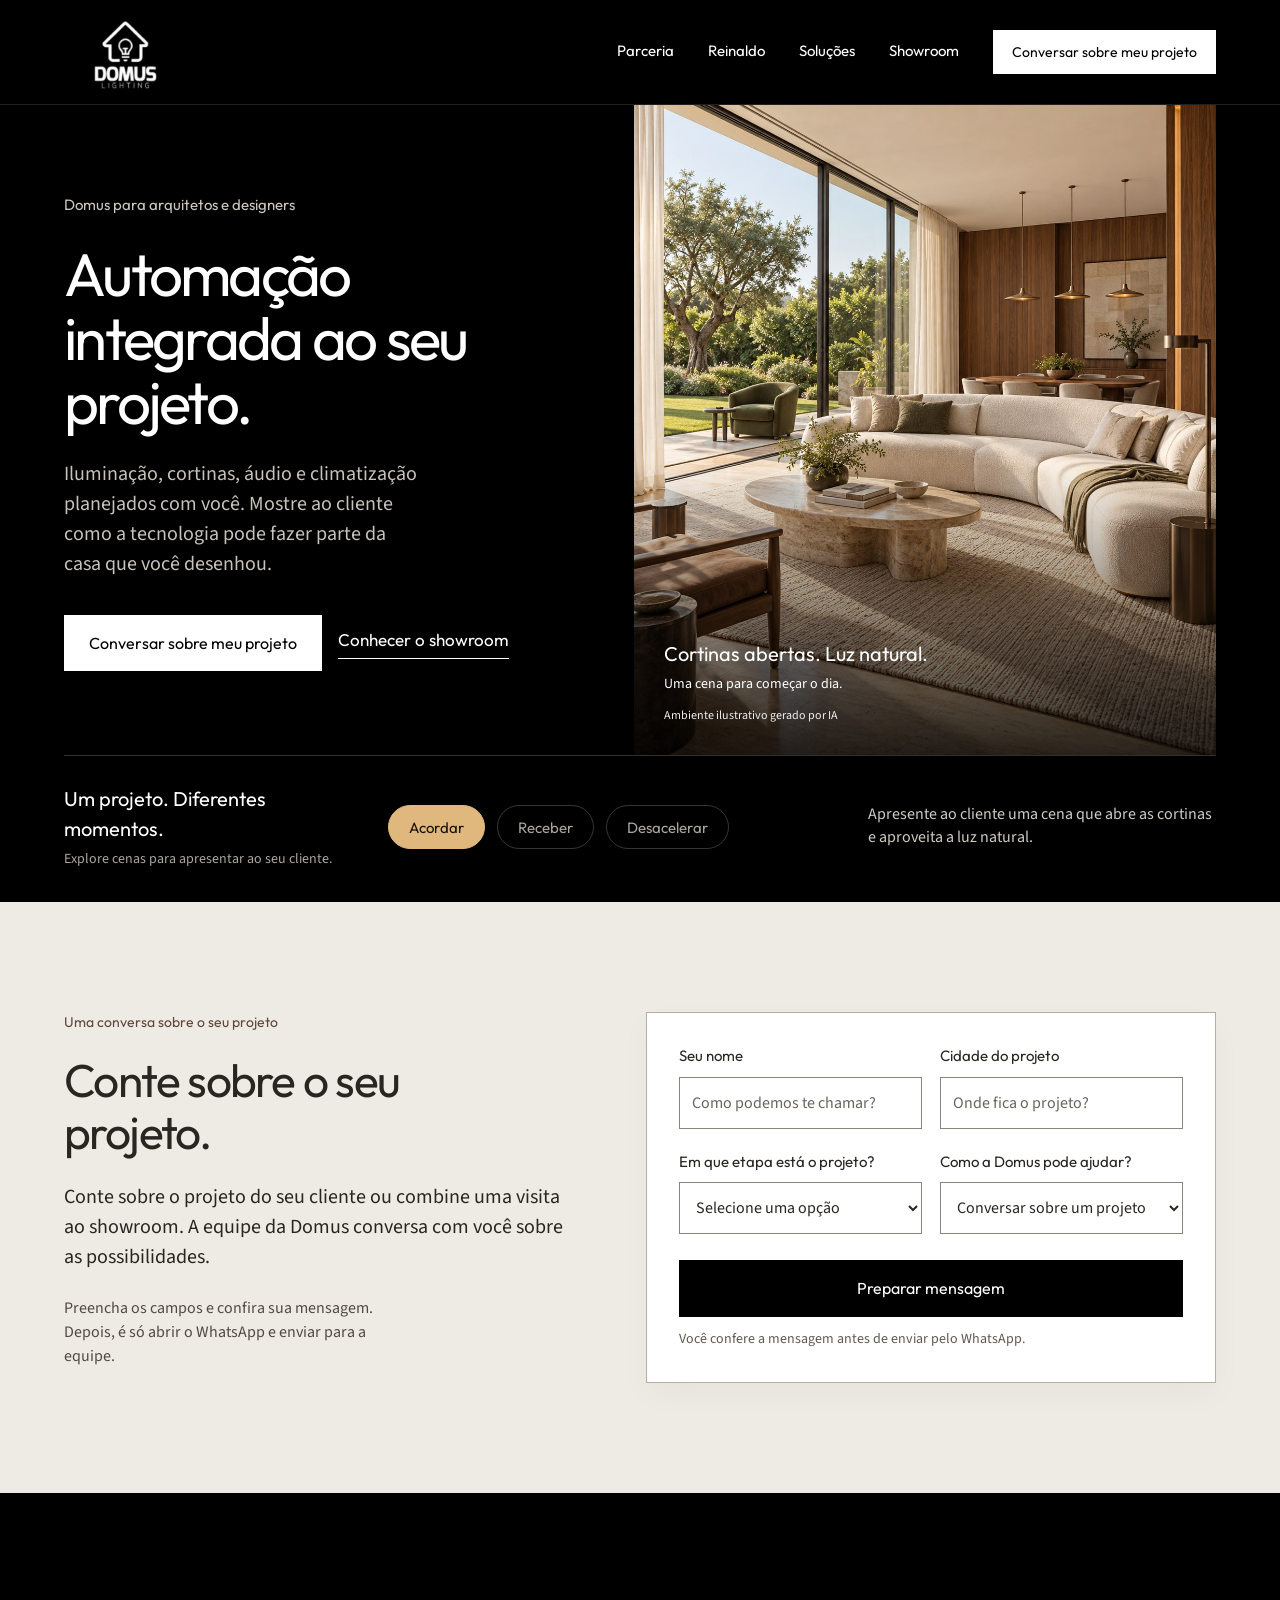
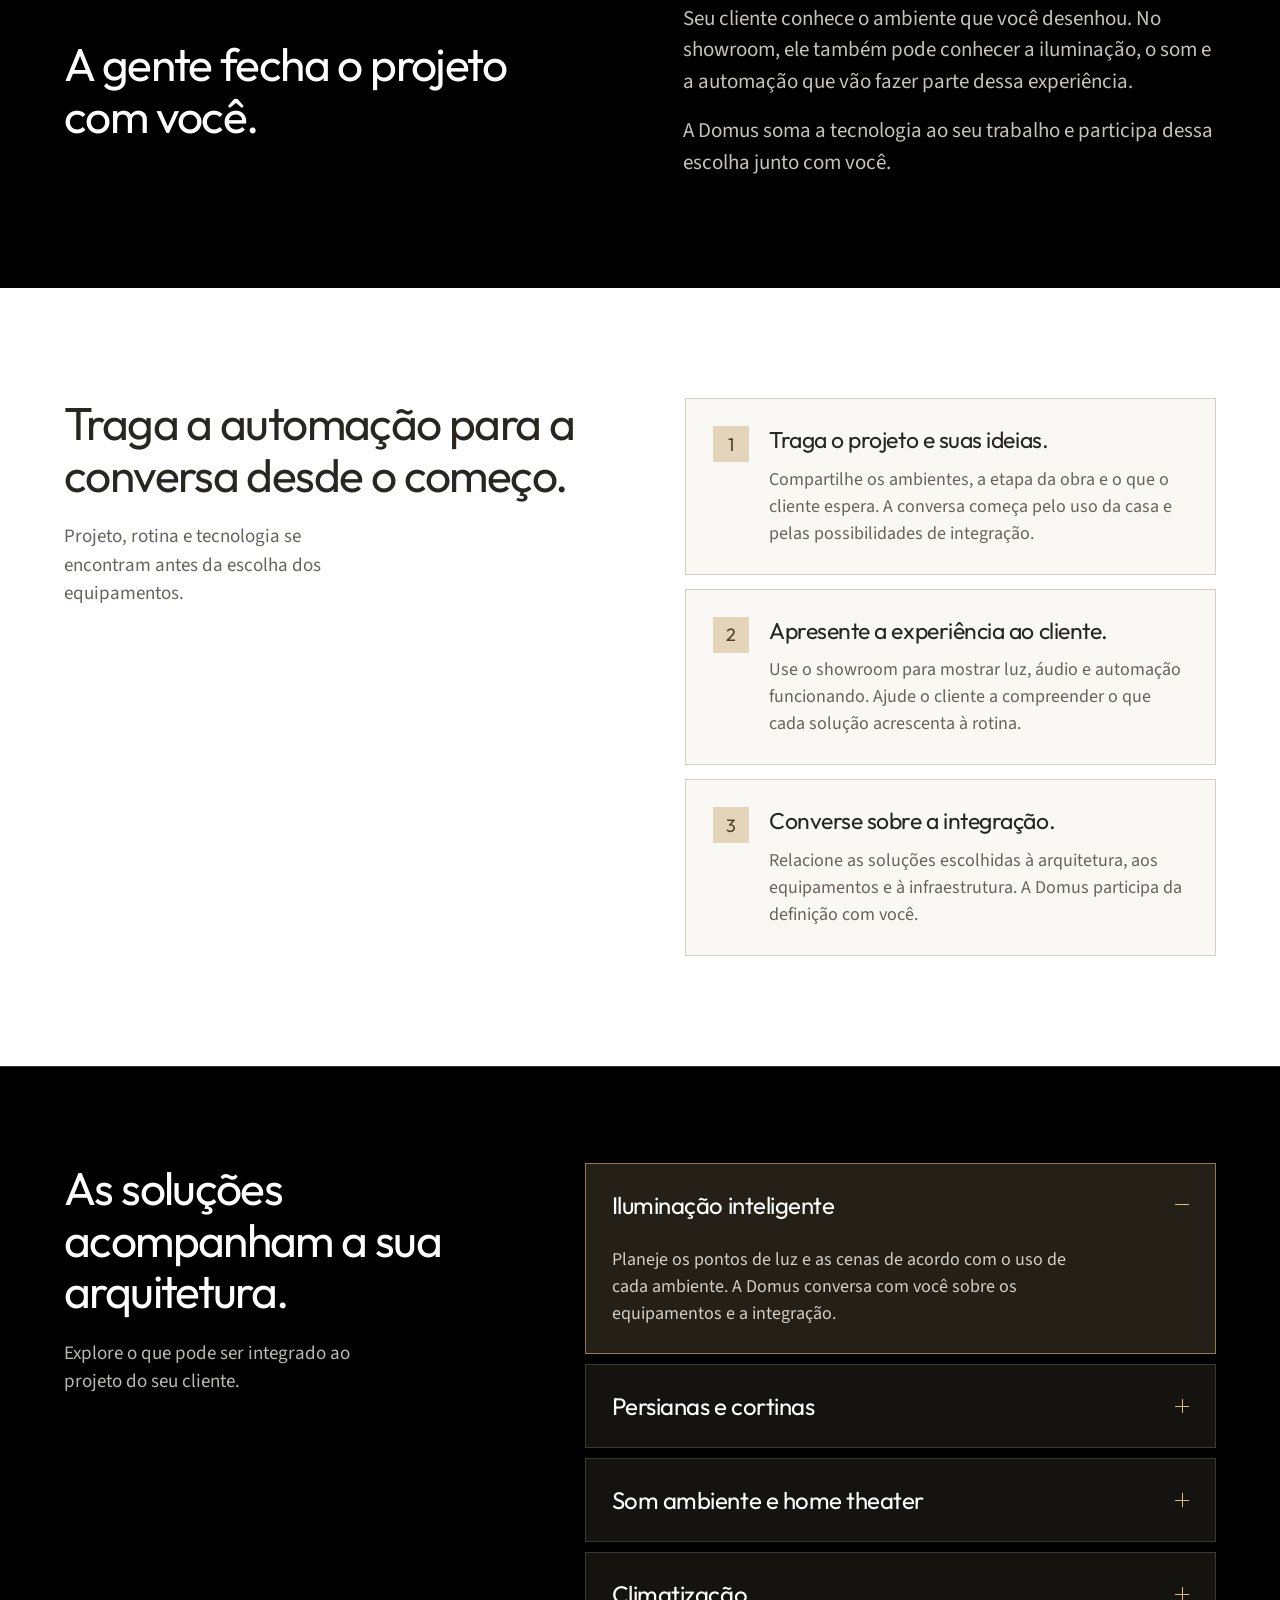
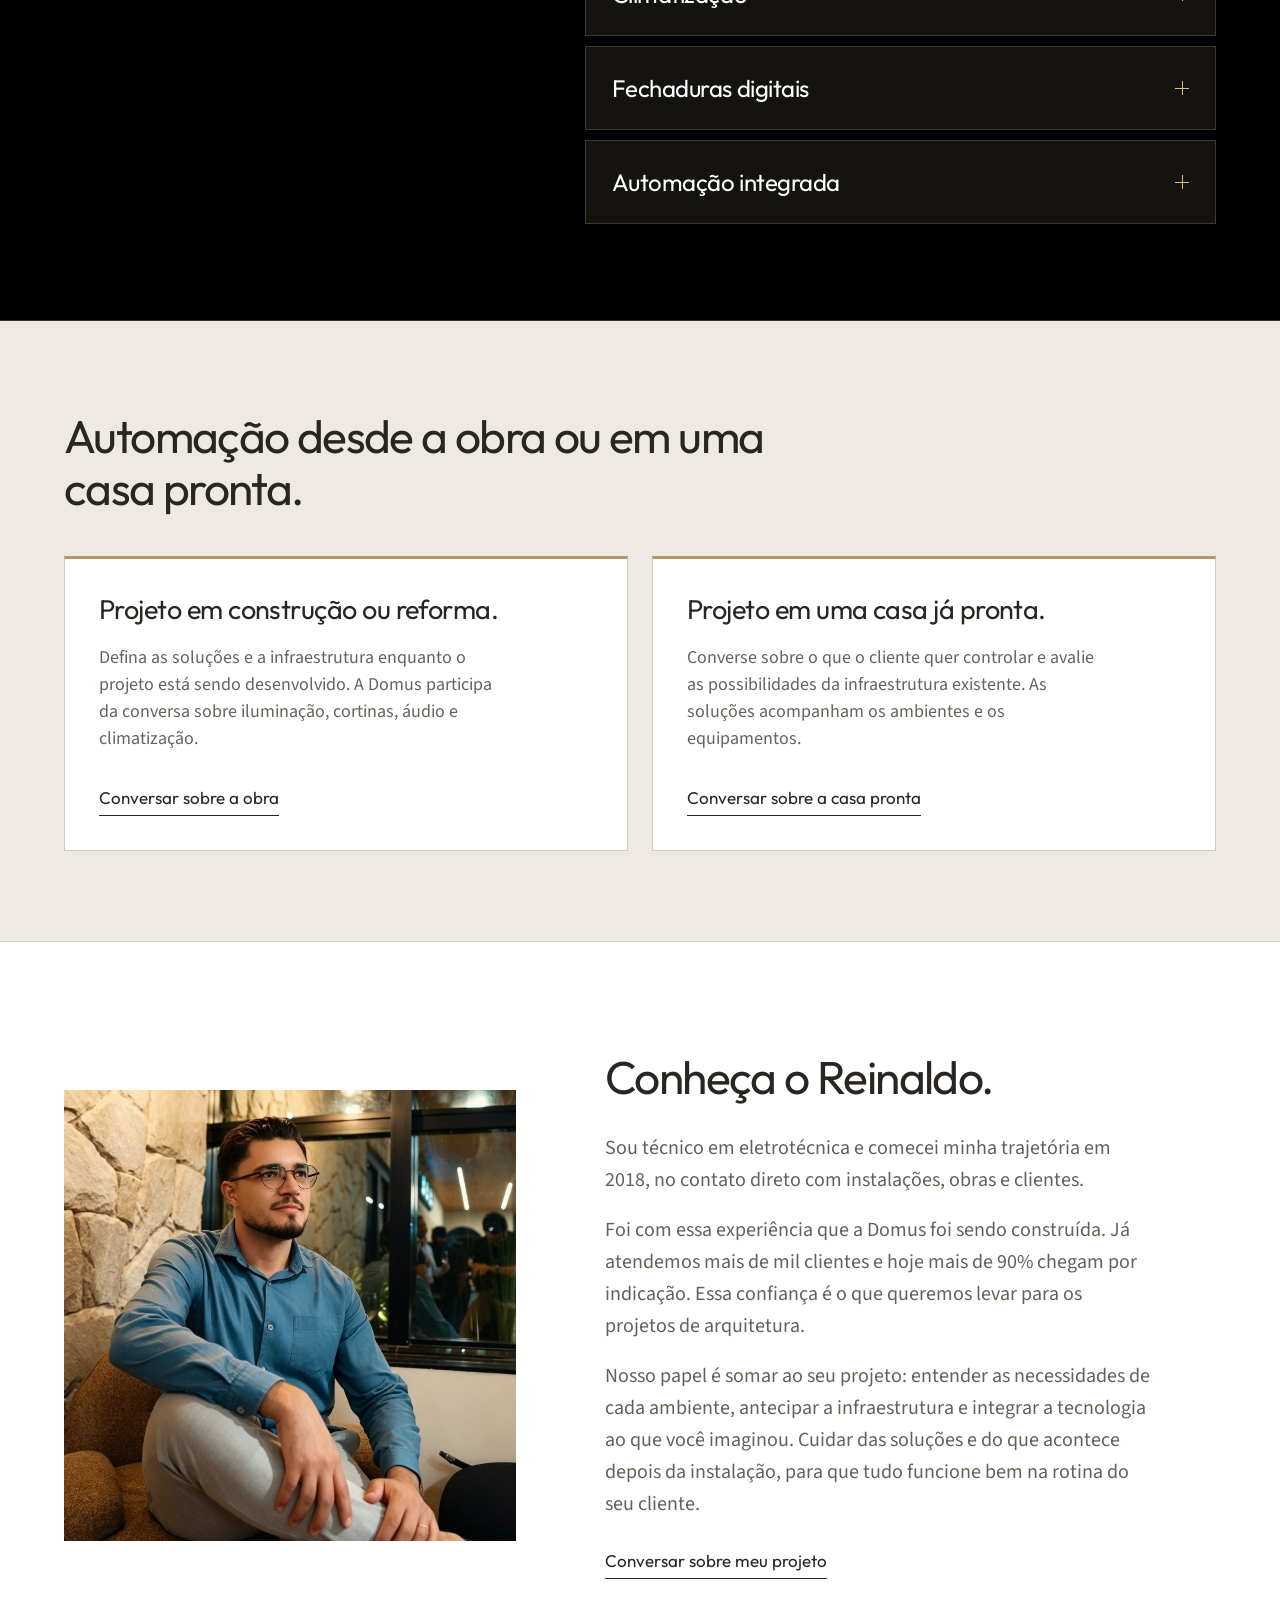
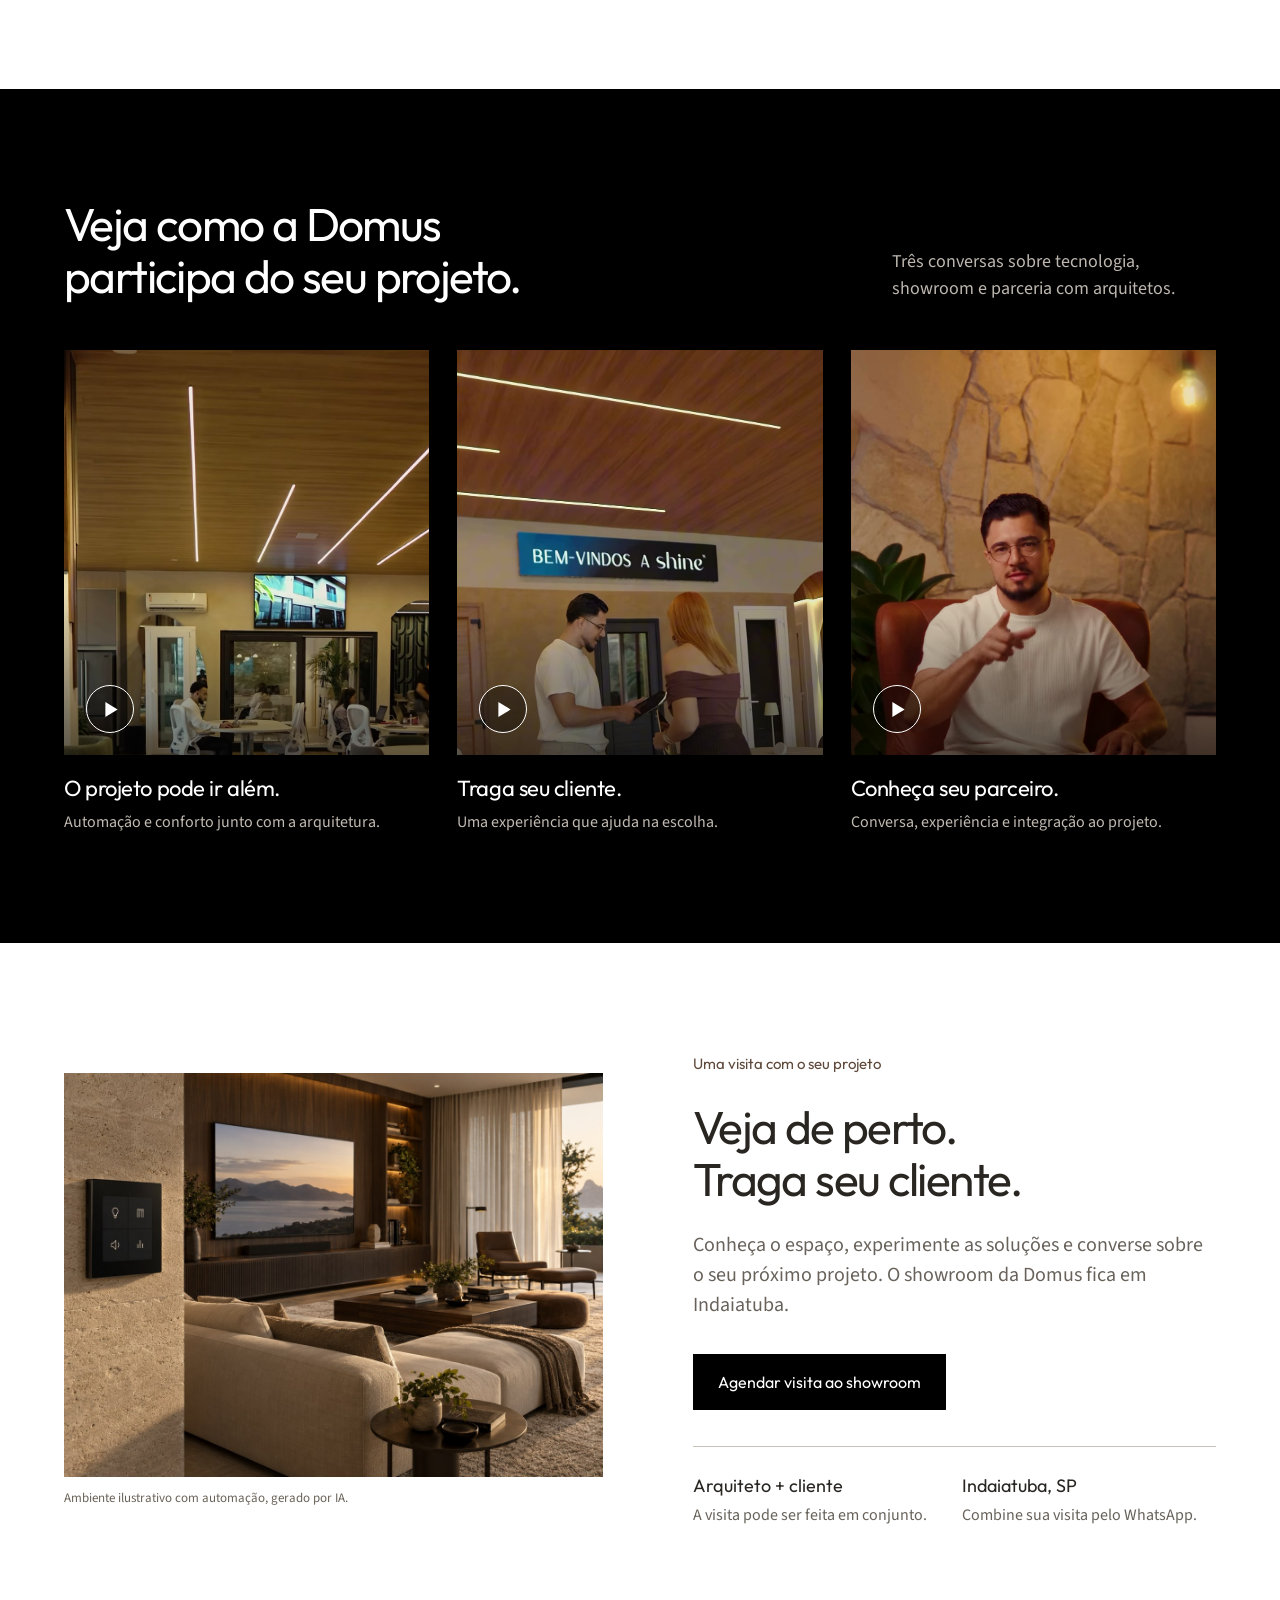
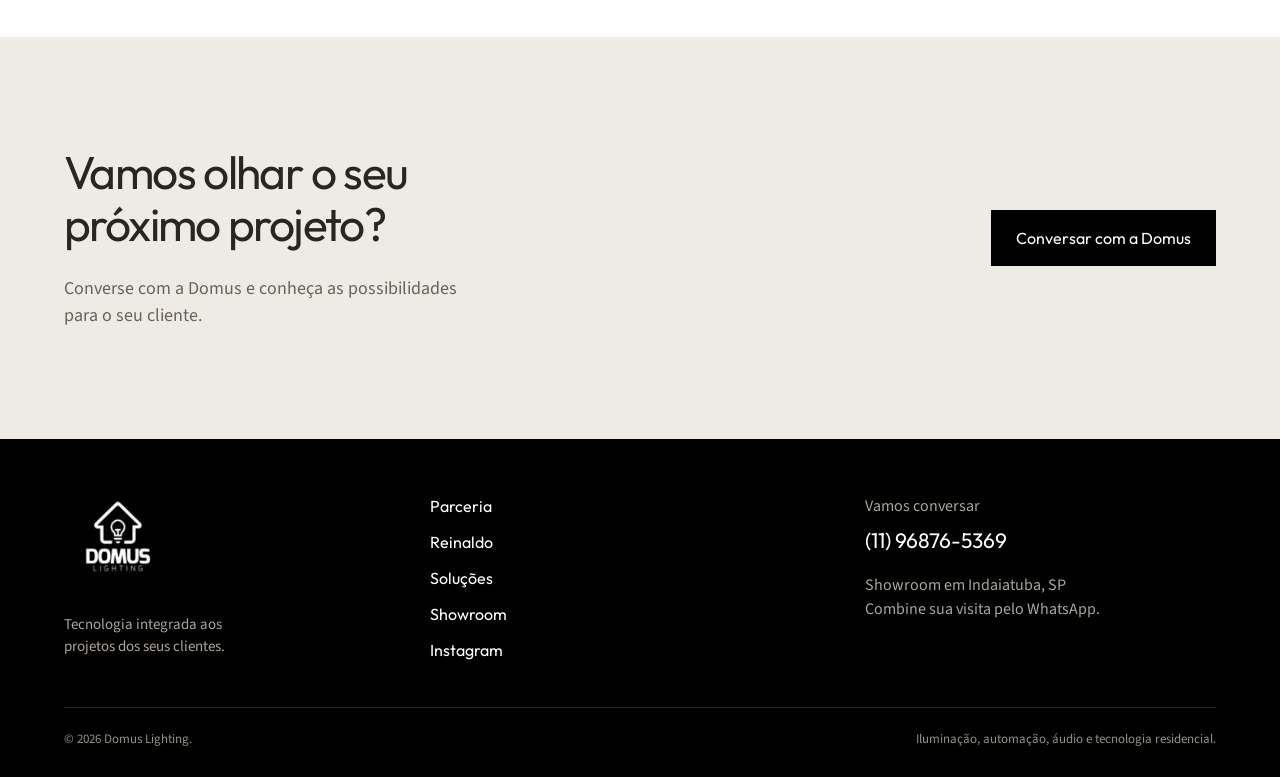
==== commit e8f31975: "Move Reinaldo biography into a single architect page section" ====
--- a/arquitetos/index.html
+++ b/arquitetos/index.html
@@ -1,13 +1,14 @@
-<!doctype html><html lang="pt-BR"><head><meta charset="utf-8"><meta name="viewport" content="width=device-width, initial-scale=1"><meta name="theme-color" content="#000000"><meta name="description" content="Integre iluminação, cortinas, áudio e climatização ao projeto do seu cliente. Conheça a parceria Domus e o showroom em Indaiatuba."><meta property="og:title" content="Domus para arquitetos | Automação integrada ao seu projeto"><meta property="og:description" content="Integre iluminação, cortinas, áudio e climatização ao projeto do seu cliente. Conheça a parceria Domus e o showroom em Indaiatuba."><meta property="og:type" content="website"><meta name="color-scheme" content="light"><meta name="robots" content="index,follow,max-image-preview:large"><link rel="canonical" href="https://duartecosta21.github.io/domus-lighting-site/arquitetos/"><meta property="og:url" content="https://duartecosta21.github.io/domus-lighting-site/arquitetos/"><meta property="og:image" content="https://duartecosta21.github.io/domus-lighting-site/assets/images/cena-manha.jpg"><meta property="og:locale" content="pt_BR"><title>Domus para arquitetos | Automação integrada ao seu projeto</title><link rel="icon" href="../assets/images/logo.jpg"><link rel="preload" href="../assets/fonts/Outfit-Regular.ttf" as="font" type="font/ttf" crossorigin><link rel="stylesheet" href="../styles.css?v=12"><script src="../site.js?v=11" defer></script></head><body data-page="architects"><a class="skip-link" href="#conteudo">Pular para o conteúdo</a><header class="site-header"><div class="wrap header-inner"><a class="brand" href="index.html" aria-label="Domus para arquitetos, início"><img src="../assets/images/logo.jpg" width="320" height="320" alt="Domus Lighting"></a><button class="menu-toggle" type="button" aria-expanded="false" aria-controls="navegacao">Menu</button><nav class="site-nav" id="navegacao" aria-label="Navegação principal"><a href="#parceria">Parceria</a><a href="../reinaldo/">Reinaldo</a><a href="#solucoes">Soluções</a><a href="#showroom">Showroom</a><a class="button light" href="#projeto" data-proposal-cta>Conversar sobre meu projeto</a></nav></div></header><main id="conteudo">
+<!doctype html><html lang="pt-BR"><head><meta charset="utf-8"><meta name="viewport" content="width=device-width, initial-scale=1"><meta name="theme-color" content="#000000"><meta name="description" content="Integre iluminação, cortinas, áudio e climatização ao projeto do seu cliente. Conheça a parceria Domus e o showroom em Indaiatuba."><meta property="og:title" content="Domus para arquitetos | Automação integrada ao seu projeto"><meta property="og:description" content="Integre iluminação, cortinas, áudio e climatização ao projeto do seu cliente. Conheça a parceria Domus e o showroom em Indaiatuba."><meta property="og:type" content="website"><meta name="color-scheme" content="light"><meta name="robots" content="index,follow,max-image-preview:large"><link rel="canonical" href="https://duartecosta21.github.io/domus-lighting-site/arquitetos/"><meta property="og:url" content="https://duartecosta21.github.io/domus-lighting-site/arquitetos/"><meta property="og:image" content="https://duartecosta21.github.io/domus-lighting-site/assets/images/cena-manha.jpg"><meta property="og:locale" content="pt_BR"><title>Domus para arquitetos | Automação integrada ao seu projeto</title><link rel="icon" href="../assets/images/logo.jpg"><link rel="preload" href="../assets/fonts/Outfit-Regular.ttf" as="font" type="font/ttf" crossorigin><link rel="stylesheet" href="../styles.css?v=13"><script src="../site.js?v=12" defer></script></head><body data-page="architects"><a class="skip-link" href="#conteudo">Pular para o conteúdo</a><header class="site-header"><div class="wrap header-inner"><a class="brand" href="index.html" aria-label="Domus para arquitetos, início"><img src="../assets/images/logo.jpg" width="320" height="320" alt="Domus Lighting"></a><button class="menu-toggle" type="button" aria-expanded="false" aria-controls="navegacao">Menu</button><nav class="site-nav" id="navegacao" aria-label="Navegação principal"><a href="#parceria">Parceria</a><a href="#reinaldo">Reinaldo</a><a href="#solucoes">Soluções</a><a href="#showroom">Showroom</a><a class="button light" href="#projeto" data-proposal-cta>Conversar sobre meu projeto</a></nav></div></header><main id="conteudo">
 <section class="hero architect-hero scene-morning" data-scene-hero aria-labelledby="titulo"><div class="wrap"><div class="hero-layout"><div class="hero-copy"><p class="place">Domus para arquitetos e designers</p><h1 id="titulo">Automação integrada ao seu projeto.</h1><p class="lead">Iluminação, cortinas, áudio e climatização planejados com você. Mostre ao cliente como a tecnologia pode fazer parte da casa que você desenhou.</p><div class="actions"><a class="button light" href="#projeto" data-proposal-cta>Conversar sobre meu projeto</a><a class="text-link" href="#showroom">Conhecer o showroom</a></div></div><div class="hero-visual"><img src="../assets/images/cena-manha.jpg" width="1122" height="1402" alt="Ambiente ilustrativo de alto padrão pela manhã, com luz natural e cortinas abertas" fetchpriority="high"><p class="photo-caption"><span id="scene-title">Cortinas abertas. Luz natural.</span><span id="scene-detail" style="font-family:Source;font-size:14px">Uma cena para começar o dia.</span><small class="photo-origin">Ambiente ilustrativo gerado por IA</small></p></div></div><div class="scene-bar" id="cenas"><div class="scene-heading">Um projeto. Diferentes momentos.<small>Explore cenas para apresentar ao seu cliente.</small></div><div class="scene-buttons" role="group" aria-label="Explorar exemplos de cenas"><button type="button" data-scene="morning" aria-pressed="true">Acordar</button><button type="button" data-scene="evening" aria-pressed="false">Receber</button><button type="button" data-scene="night" aria-pressed="false">Desacelerar</button></div><p class="scene-description" id="scene-description" aria-live="polite">Apresente ao cliente uma cena que abre as cortinas e aproveita a luz natural.</p></div></div></section>
 <section class="section proposal-section" id="projeto" aria-labelledby="proposal-title"><div class="wrap proposal-layout"><div class="proposal-intro"><p class="eyebrow">Uma conversa sobre o seu projeto</p><h2 id="proposal-title">Conte sobre o seu projeto.</h2><p class="lead">Conte sobre o projeto do seu cliente ou combine uma visita ao showroom. A equipe da Domus conversa com você sobre as possibilidades.</p><p class="proposal-next">Preencha os campos e confira sua mensagem. Depois, é só abrir o WhatsApp e enviar para a equipe.</p></div><form class="proposal-form"><div class="form-grid"><div class="form-field"><label for="proposal-name">Seu nome</label><input id="proposal-name" name="name" autocomplete="given-name" maxlength="80" placeholder="Como podemos te chamar?" required></div><div class="form-field"><label for="proposal-city">Cidade do projeto</label><input id="proposal-city" name="city" autocomplete="address-level2" maxlength="100" placeholder="Onde fica o projeto?" required></div><div class="form-field"><label for="proposal-stage">Em que etapa está o projeto?</label><select id="proposal-stage" name="stage" required><option value="">Selecione uma opção</option><option>Em construção</option><option>Em reforma</option><option>Já está pronta</option><option>Em planejamento</option><option>Sem projeto definido</option></select></div><div class="form-field"><label for="proposal-interest">Como a Domus pode ajudar?</label><select id="proposal-interest" name="interest"><option>Conversar sobre um projeto</option><option>Visitar o showroom com meu cliente</option><option>Orientação sobre as soluções</option><option>Conhecer a parceria</option></select></div></div><button class="button" type="submit" disabled>Preparar mensagem</button><p class="form-note">Você confere a mensagem antes de enviar pelo WhatsApp.</p><div class="proposal-review" hidden><label for="proposal-message">Confira sua mensagem<textarea id="proposal-message" readonly rows="6"></textarea></label><p id="proposal-status" role="status">Mensagem preparada. Abra o WhatsApp para enviar.</p><a class="button" id="proposal-whatsapp" target="_blank" rel="noopener" data-contact-intent="architect_project">Continuar no WhatsApp</a></div><noscript><p>Para conversar sobre um projeto, <a class="text-link" href="https://wa.me/5511968765369" target="_blank" rel="noopener">fale com a Domus no WhatsApp</a>.</p></noscript></form></div></section>
 <section class="section partnership-statement" id="parceria"><div class="wrap opening"><h2>A gente fecha o projeto com você.</h2><div><p>Seu cliente conhece o ambiente que você desenhou. No showroom, ele também pode conhecer a iluminação, o som e a automação que vão fazer parte dessa experiência.</p><p>A Domus soma a tecnologia ao seu trabalho e participa dessa escolha junto com você.</p></div></div></section>
 <section class="section wrap workflow"><div><h2>Traga a automação para a conversa desde o começo.</h2><p class="section-note">Projeto, rotina e tecnologia se encontram antes da escolha dos equipamentos.</p></div><ol class="workflow-list"><li><div><h3>Traga o projeto e suas ideias.</h3><p>Compartilhe os ambientes, a etapa da obra e o que o cliente espera. A conversa começa pelo uso da casa e pelas possibilidades de integração.</p></div></li><li><div><h3>Apresente a experiência ao cliente.</h3><p>Use o showroom para mostrar luz, áudio e automação funcionando. Ajude o cliente a compreender o que cada solução acrescenta à rotina.</p></div></li><li><div><h3>Converse sobre a integração.</h3><p>Relacione as soluções escolhidas à arquitetura, aos equipamentos e à infraestrutura. A Domus participa da definição com você.</p></div></li></ol></section>
 <section class="section solutions" id="solucoes"><div class="wrap solutions-layout"><div><h2>As soluções acompanham a sua arquitetura.</h2><p class="section-note">Explore o que pode ser integrado ao projeto do seu cliente.</p></div><div class="solution-list"><details open><summary>Iluminação inteligente</summary><p>Planeje os pontos de luz e as cenas de acordo com o uso de cada ambiente. A Domus conversa com você sobre os equipamentos e a integração.</p></details><details><summary>Persianas e cortinas</summary><p>Considere a abertura, a luz natural e a privacidade no projeto. Cortinas e persianas podem acompanhar as cenas da casa.</p></details><details><summary>Som ambiente e home theater</summary><p>Relacione a experiência de áudio e vídeo aos ambientes, à disposição dos móveis e à infraestrutura prevista.</p></details><details><summary>Climatização</summary><p>Avalie a integração do ar-condicionado às cenas. A compatibilidade depende dos equipamentos escolhidos para o projeto.</p></details><details><summary>Fechaduras digitais</summary><p>Considere o acesso, o modelo de porta e a rotina do cliente na escolha da solução.</p></details><details><summary>Automação integrada</summary><p>Reúna os controles em cenas que o cliente consiga entender e usar. A combinação das soluções acompanha as prioridades do projeto.</p></details></div></div></section><section class="section project-stages" id="momento"><div class="wrap"><h2>Automação desde a obra ou em uma casa pronta.</h2><div class="project-types"><article><h3>Projeto em construção ou reforma.</h3><p>Defina as soluções e a infraestrutura enquanto o projeto está sendo desenvolvido. A Domus participa da conversa sobre iluminação, cortinas, áudio e climatização.</p><a class="text-link" href="#projeto" data-proposal-cta data-project-stage="Em construção">Conversar sobre a obra</a></article><article><h3>Projeto em uma casa já pronta.</h3><p>Converse sobre o que o cliente quer controlar e avalie as possibilidades da infraestrutura existente. As soluções acompanham os ambientes e os equipamentos.</p><a class="text-link" href="#projeto" data-proposal-cta data-project-stage="Já está pronta">Conversar sobre a casa pronta</a></article></div></div></section>
-<section class="section films"><div class="wrap"><div class="films-heading"><h2>Veja como a Domus<br>participa do seu projeto.</h2><div class="films-intro"><p>Três conversas sobre tecnologia, showroom e parceria com arquitetos.</p><a class="text-link" href="../reinaldo/">Conhecer a trajetória do Reinaldo</a></div></div><div class="film-grid">
+<section class="section reinaldo-section" id="reinaldo" aria-labelledby="reinaldo-title"><div class="wrap reinaldo-layout"><figure class="reinaldo-portrait"><img src="../assets/images/reinaldo-perfil.jpg" width="863" height="863" alt="Reinaldo, da Domus Lighting, em um retrato com camisa azul" loading="lazy"></figure><div class="reinaldo-copy"><h2 id="reinaldo-title">Conheça o Reinaldo.</h2><p>Sou técnico em eletrotécnica e comecei minha trajetória em 2018, no contato direto com instalações, obras e clientes.</p><p>Foi com essa experiência que a Domus foi sendo construída. Já atendemos mais de mil clientes e hoje mais de 90% chegam por indicação. Essa confiança é o que queremos levar para os projetos de arquitetura.</p><p>Nosso papel é somar ao seu projeto: entender as necessidades de cada ambiente, antecipar a infraestrutura e integrar a tecnologia ao que você imaginou. Cuidar das soluções e do que acontece depois da instalação, para que tudo funcione bem na rotina do seu cliente.</p><a class="text-link" href="#projeto" data-proposal-cta>Conversar sobre meu projeto</a></div></div></section>
+<section class="section films"><div class="wrap"><div class="films-heading"><h2>Veja como a Domus<br>participa do seu projeto.</h2><div class="films-intro"><p>Três conversas sobre tecnologia, showroom e parceria com arquitetos.</p></div></div><div class="film-grid">
 <button class="film-card" type="button" data-video="../assets/videos/projeto.mp4" data-title="Automação junto com o projeto" data-source="https://www.instagram.com/reel/DZ0iUGsPYef/"><div class="film-poster"><img src="../assets/images/showroom.jpg" width="1000" height="1778" alt="Ambiente do showroom com iluminação integrada" loading="lazy"><span class="play-icon" aria-hidden="true"><svg viewBox="0 0 15 18"><path d="M1 1v16l13-8z"/></svg></span></div><h3>O projeto pode ir além.</h3><p>Automação e conforto junto com a arquitetura.</p></button>
 <button class="film-card" type="button" data-video="../assets/videos/showroom.mp4" data-title="O showroom também é para você" data-source="https://www.instagram.com/reel/DZLSHm-PYez/"><div class="film-poster"><img src="../assets/images/parceria.jpg" width="1000" height="1778" alt="Apresentação de um projeto no showroom" loading="lazy"><span class="play-icon" aria-hidden="true"><svg viewBox="0 0 15 18"><path d="M1 1v16l13-8z"/></svg></span></div><h3>Traga seu cliente.</h3><p>Uma experiência que ajuda na escolha.</p></button>
 <button class="film-card" type="button" data-video="../assets/videos/parceria.mp4" data-title="Confiança na parceria e na execução" data-source="https://www.instagram.com/reel/DbJl0sFvGdQ/"><div class="film-poster"><img src="../assets/images/reinaldo.jpg" width="1000" height="1778" alt="Reinaldo, da Domus Lighting, apresenta a parceria com arquitetos" loading="lazy"><span class="play-icon" aria-hidden="true"><svg viewBox="0 0 15 18"><path d="M1 1v16l13-8z"/></svg></span></div><h3>Conheça seu parceiro.</h3><p>Conversa, experiência e integração ao projeto.</p></button>
 </div></div></section>
 <section class="section wrap showroom-layout" id="showroom"><figure class="showroom-photo showroom-illustration"><img src="../assets/images/automacao-ambiente.jpg" width="1200" height="900" alt="Ambiente ilustrativo de alto padrão com controle de automação, iluminação, cortinas e áudio integrados" loading="lazy"><figcaption>Ambiente ilustrativo com automação, gerado por IA.</figcaption></figure><div class="showroom-copy"><p class="place">Uma visita com o seu projeto</p><h2>Veja de perto.<br>Traga seu cliente.</h2><p class="lead">Conheça o espaço, experimente as soluções e converse sobre o seu próximo projeto. O showroom da Domus fica em Indaiatuba.</p><div class="actions"><a class="button" href="#projeto" data-proposal-cta data-project-interest="Visitar o showroom com meu cliente">Agendar visita ao showroom</a></div><div class="showroom-meta"><div><strong>Arquiteto + cliente</strong><span>A visita pode ser feita em conjunto.</span></div><div><strong>Indaiatuba, SP</strong><span>Combine sua visita pelo WhatsApp.</span></div></div></div></section>
-<section class="section contact"><div class="wrap contact-inner"><div><h2>Vamos olhar o seu próximo projeto?</h2><p class="lead">Converse com a Domus e conheça as possibilidades para o seu cliente.</p></div><a class="button" href="#projeto" data-proposal-cta>Conversar com a Domus</a></div></section></main><footer class="site-footer"><div class="wrap"><div class="footer-top"><div class="footer-brand"><a href="index.html" aria-label="Domus para arquitetos, início"><img src="../assets/images/logo.jpg" width="320" height="320" alt="Domus Lighting"></a><p>Tecnologia integrada aos projetos dos seus clientes.</p></div><nav class="footer-links" aria-label="Links do rodapé"><a href="#parceria">Parceria</a><a href="../reinaldo/">Reinaldo</a><a href="#solucoes">Soluções</a><a href="#showroom">Showroom</a><a href="https://www.instagram.com/adomuslght/" target="_blank" rel="noopener">Instagram</a></nav><div class="footer-contact"><p>Vamos conversar</p><a href="https://wa.me/5511968765369?text=Ol%C3%A1%21%20Sou%20arquiteto%28a%29%2C%20vim%20pelo%20site%20e%20gostaria%20de%20conversar%20sobre%20um%20projeto%20e%20conhecer%20o%20showroom%20da%20Domus." target="_blank" rel="noopener" data-contact-intent="architect_project">(11) 96876-5369</a><p>Showroom em Indaiatuba, SP<br>Combine sua visita pelo WhatsApp.</p></div></div><div class="footer-bottom"><span>© 2026 Domus Lighting.</span><span>Iluminação, automação, áudio e tecnologia residencial.</span></div></div></footer><dialog class="video-dialog" aria-labelledby="video-title"><div class="dialog-head"><h2 id="video-title">Conheça a Domus</h2><button type="button" class="dialog-close">Fechar</button></div><video controls playsinline preload="none" aria-label="Vídeo de apresentação da Domus Lighting"></video><a class="dialog-source" target="_blank" rel="noopener">Ver publicação original no Instagram</a></dialog></body></html>+<section class="section contact"><div class="wrap contact-inner"><div><h2>Vamos olhar o seu próximo projeto?</h2><p class="lead">Converse com a Domus e conheça as possibilidades para o seu cliente.</p></div><a class="button" href="#projeto" data-proposal-cta>Conversar com a Domus</a></div></section></main><footer class="site-footer"><div class="wrap"><div class="footer-top"><div class="footer-brand"><a href="index.html" aria-label="Domus para arquitetos, início"><img src="../assets/images/logo.jpg" width="320" height="320" alt="Domus Lighting"></a><p>Tecnologia integrada aos projetos dos seus clientes.</p></div><nav class="footer-links" aria-label="Links do rodapé"><a href="#parceria">Parceria</a><a href="#reinaldo">Reinaldo</a><a href="#solucoes">Soluções</a><a href="#showroom">Showroom</a><a href="https://www.instagram.com/adomuslght/" target="_blank" rel="noopener">Instagram</a></nav><div class="footer-contact"><p>Vamos conversar</p><a href="https://wa.me/5511968765369?text=Ol%C3%A1%21%20Sou%20arquiteto%28a%29%2C%20vim%20pelo%20site%20e%20gostaria%20de%20conversar%20sobre%20um%20projeto%20e%20conhecer%20o%20showroom%20da%20Domus." target="_blank" rel="noopener" data-contact-intent="architect_project">(11) 96876-5369</a><p>Showroom em Indaiatuba, SP<br>Combine sua visita pelo WhatsApp.</p></div></div><div class="footer-bottom"><span>© 2026 Domus Lighting.</span><span>Iluminação, automação, áudio e tecnologia residencial.</span></div></div></footer><dialog class="video-dialog" aria-labelledby="video-title"><div class="dialog-head"><h2 id="video-title">Conheça a Domus</h2><button type="button" class="dialog-close">Fechar</button></div><video controls playsinline preload="none" aria-label="Vídeo de apresentação da Domus Lighting"></video><a class="dialog-source" target="_blank" rel="noopener">Ver publicação original no Instagram</a></dialog></body></html>
--- a/styles.css
+++ b/styles.css
@@ -53,8 +53,7 @@
 .showroom-illustration img{height:auto;aspect-ratio:4/3;object-fit:cover;object-position:center}
 .showroom-illustration figcaption{font-size:13px;color:#6a6258;margin-top:12px;line-height:1.4}
 
-/* Retrato e relato em primeira pessoa, página de Reinaldo. */
-.profile-hero{background:var(--paper);padding-block:64px}.profile-hero-layout{display:grid;grid-template-columns:1fr 1fr;gap:72px;align-items:center}.profile-intro h1{font-size:clamp(54px,6.3vw,94px)}.profile-lead{font-size:22px;line-height:1.6;margin-top:30px;max-width:43ch}.profile-intro .actions{margin-top:32px;display:flex;align-items:center;flex-wrap:wrap;gap:22px}.profile-portrait{margin:0;overflow:hidden;background:#d9d0c5}.profile-portrait img{width:100%;height:auto;aspect-ratio:1;object-fit:contain}
-.profile-editorial{display:grid;grid-template-columns:.85fr 1.15fr;gap:100px;align-items:start}.profile-editorial h2{max-width:19ch}.profile-prose p{font-size:21px;line-height:1.65;max-width:57ch}.profile-prose p+p{margin-top:26px}.profile-trust{background:#000;color:#fff}.profile-trust .profile-prose{color:#d6d0c6}.profile-partnership{background:var(--paper)}.profile-quote{margin:64px 0 0;padding-top:32px;position:relative}.profile-quote-line{display:block;position:absolute;inset:0 0 auto;height:2px;background:#9c794d;transform-origin:left}.profile-quote p{font-family:Outfit;font-size:clamp(27px,2.8vw,40px);line-height:1.35;letter-spacing:-.02em;max-width:46ch}.profile-closing{display:flex;align-items:center;flex-wrap:wrap;gap:28px;margin-top:34px}.films-intro{max-width:36ch}.films-intro .text-link{margin-top:18px;font-size:16px;color:#e0b87d}
-@media(max-width:1100px){.profile-hero-layout{gap:42px}.profile-editorial{gap:50px}body[data-page="architects"] .site-nav{gap:17px}}
-@media(max-width:760px){.profile-hero{padding-block:44px}.profile-hero-layout,.profile-editorial{grid-template-columns:1fr;gap:34px}.profile-intro h1{font-size:56px}.profile-lead,.profile-prose p{font-size:19px}.profile-lead{margin-top:24px}.profile-intro .actions{margin-top:28px}.profile-portrait{max-width:540px}.profile-quote{margin-top:40px;padding-top:26px}.profile-closing{gap:22px}.films-intro{max-width:40ch}}
+/* Uma dobra sobre Reinaldo na página profissional. */
+.reinaldo-section{background:var(--white)}.reinaldo-layout{display:grid;grid-template-columns:.85fr 1.15fr;gap:clamp(40px,7vw,100px);align-items:center}.reinaldo-portrait{margin:0;overflow:hidden;background:#d9d0c5}.reinaldo-portrait img{width:100%;height:auto;aspect-ratio:1;object-fit:contain}.reinaldo-copy h2{margin-bottom:28px}.reinaldo-copy p{max-width:55ch;color:#665f56;font-size:20px;line-height:1.6}.reinaldo-copy p+p{margin-top:18px}.reinaldo-copy .text-link{margin-top:28px}.films-intro{max-width:36ch}
+@media(max-width:1100px){body[data-page="architects"] .site-nav{gap:17px}}
+@media(max-width:760px){.reinaldo-layout{grid-template-columns:1fr;gap:32px}.reinaldo-portrait{max-width:480px}.reinaldo-copy h2{margin-bottom:22px}.reinaldo-copy p{font-size:18px}.films-intro{max-width:40ch}}
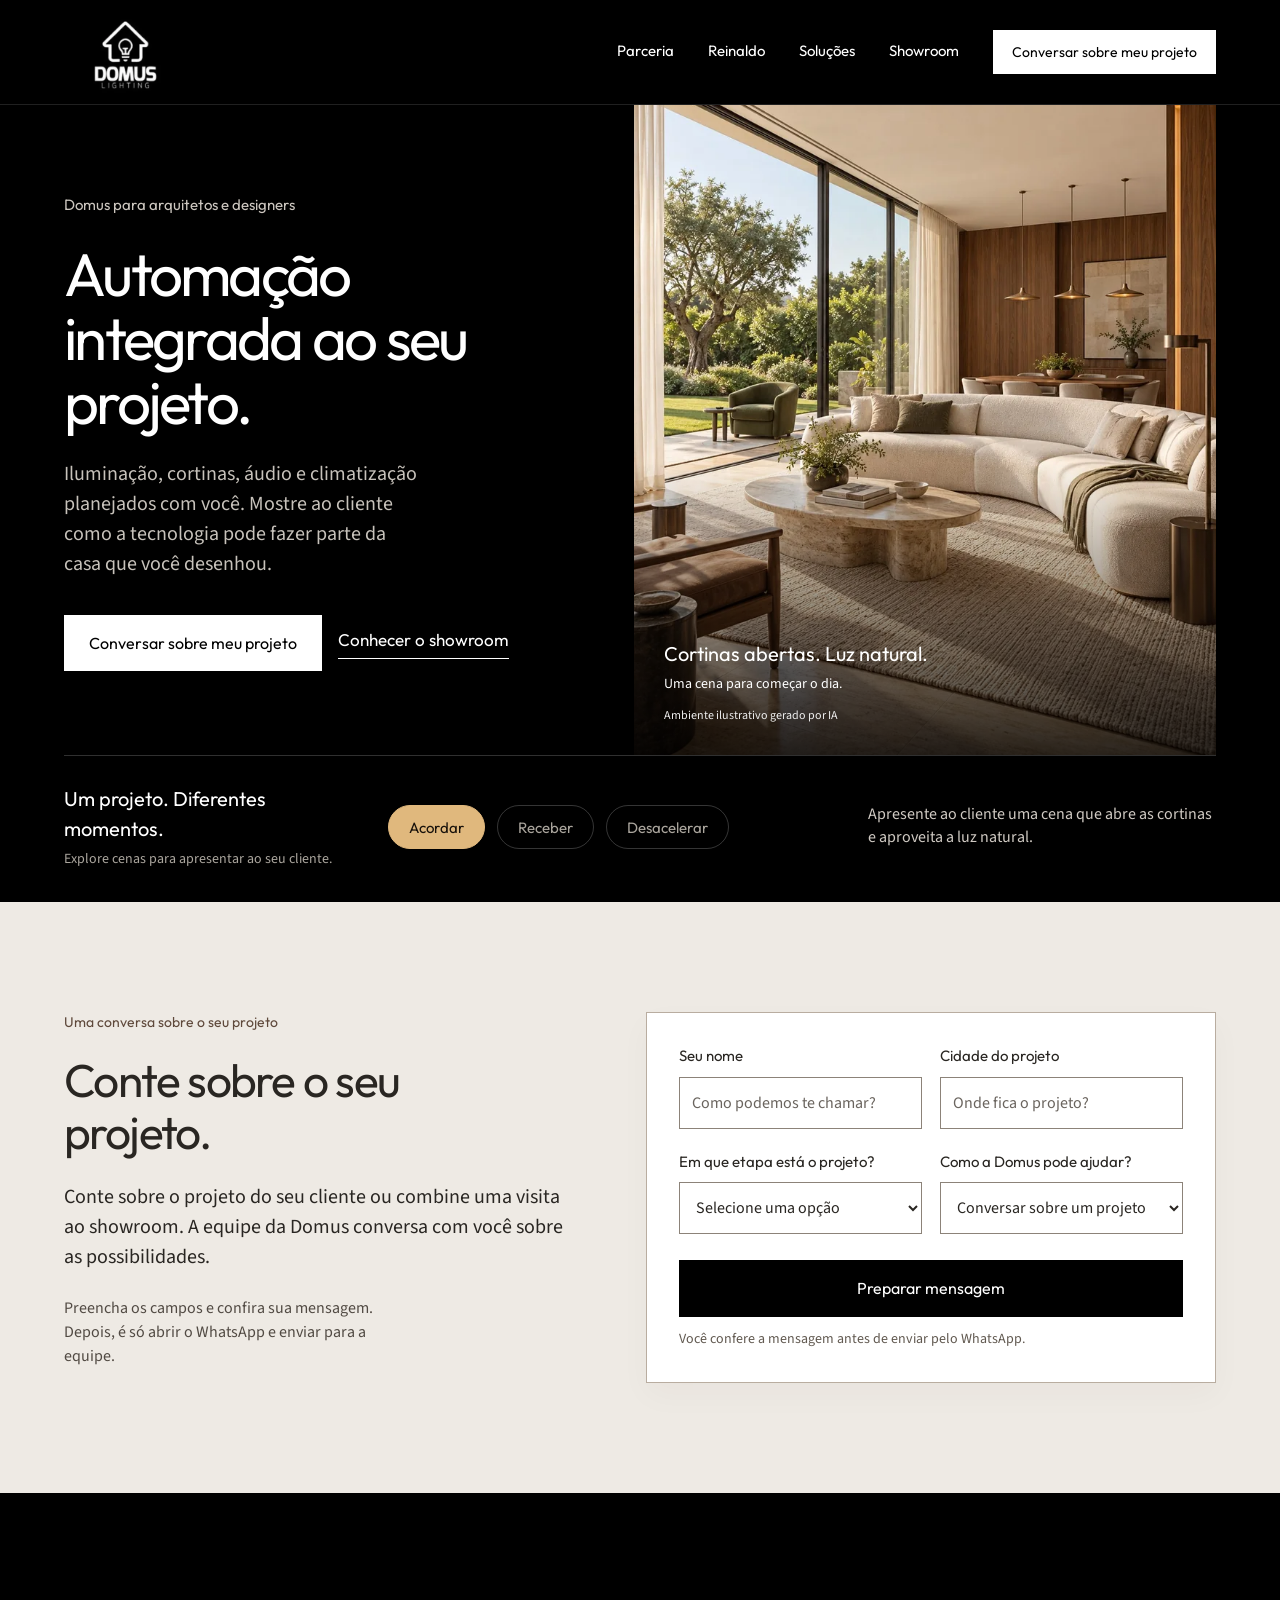
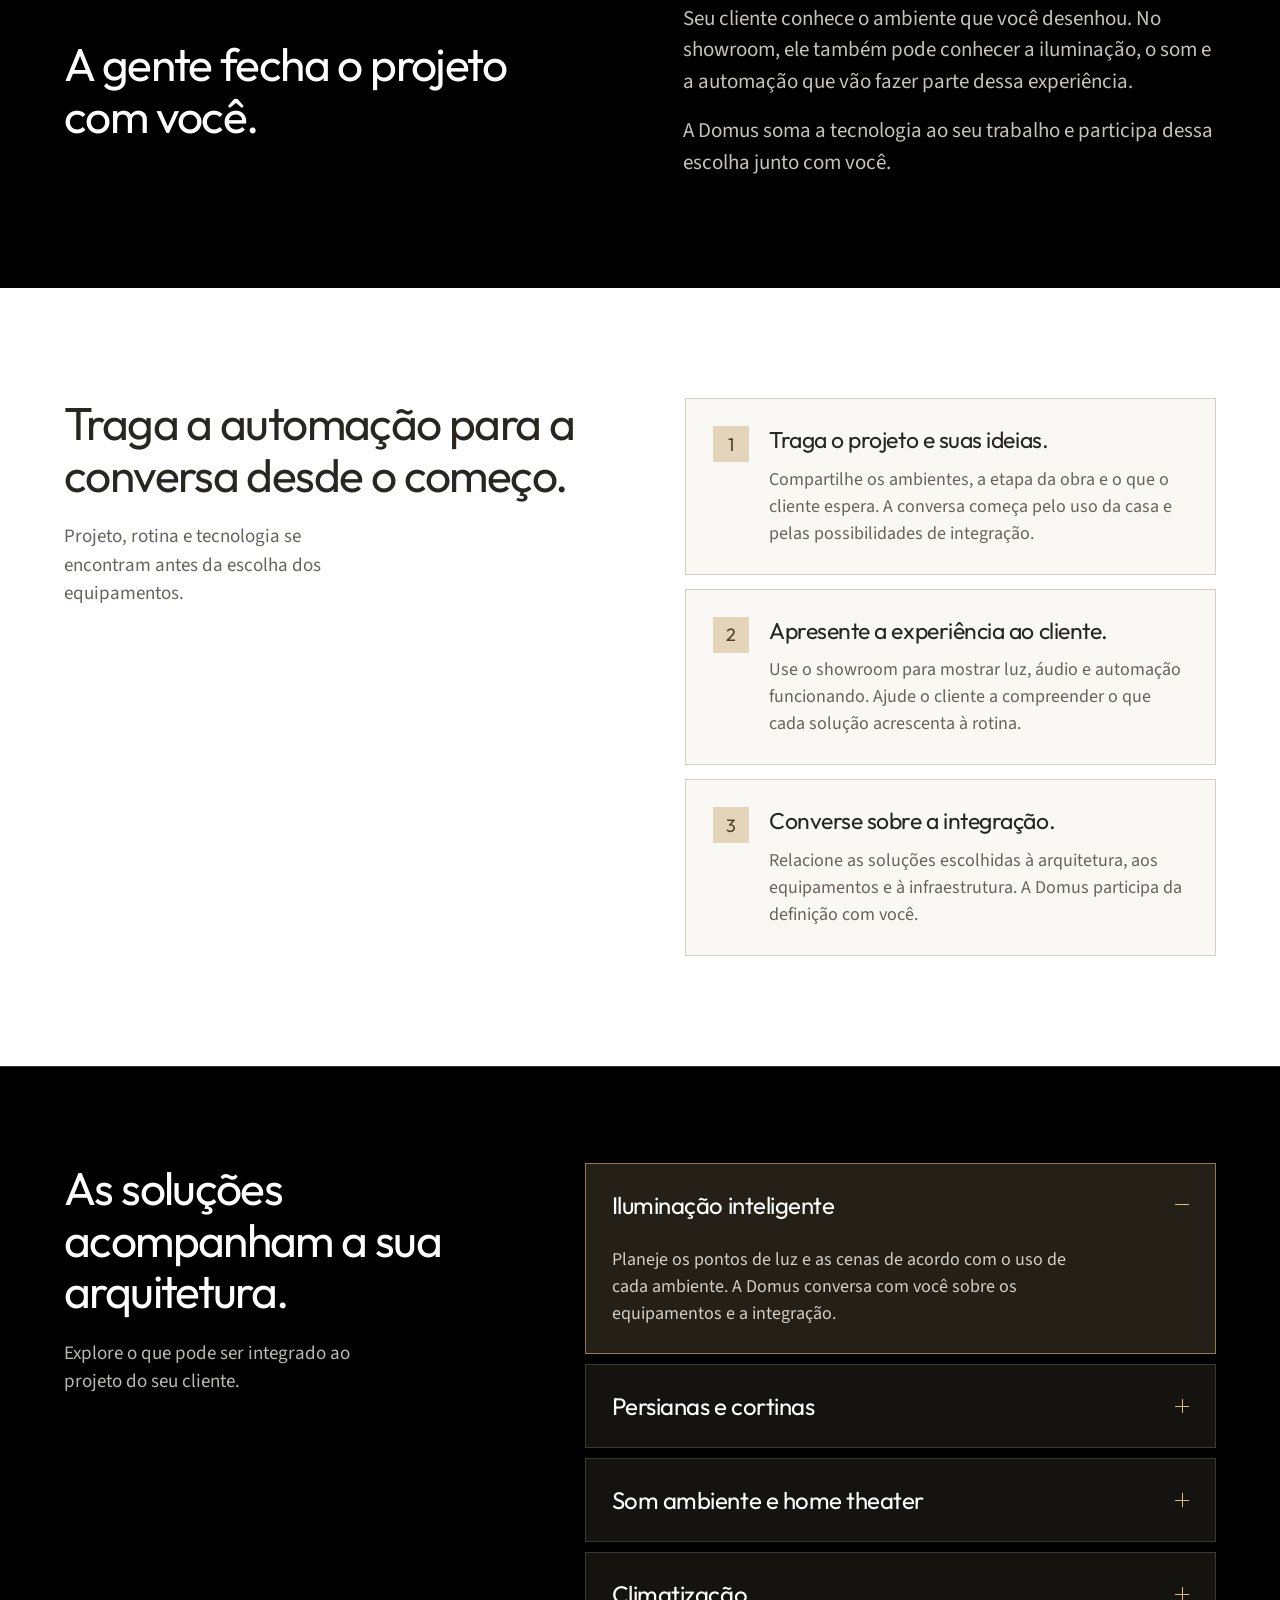
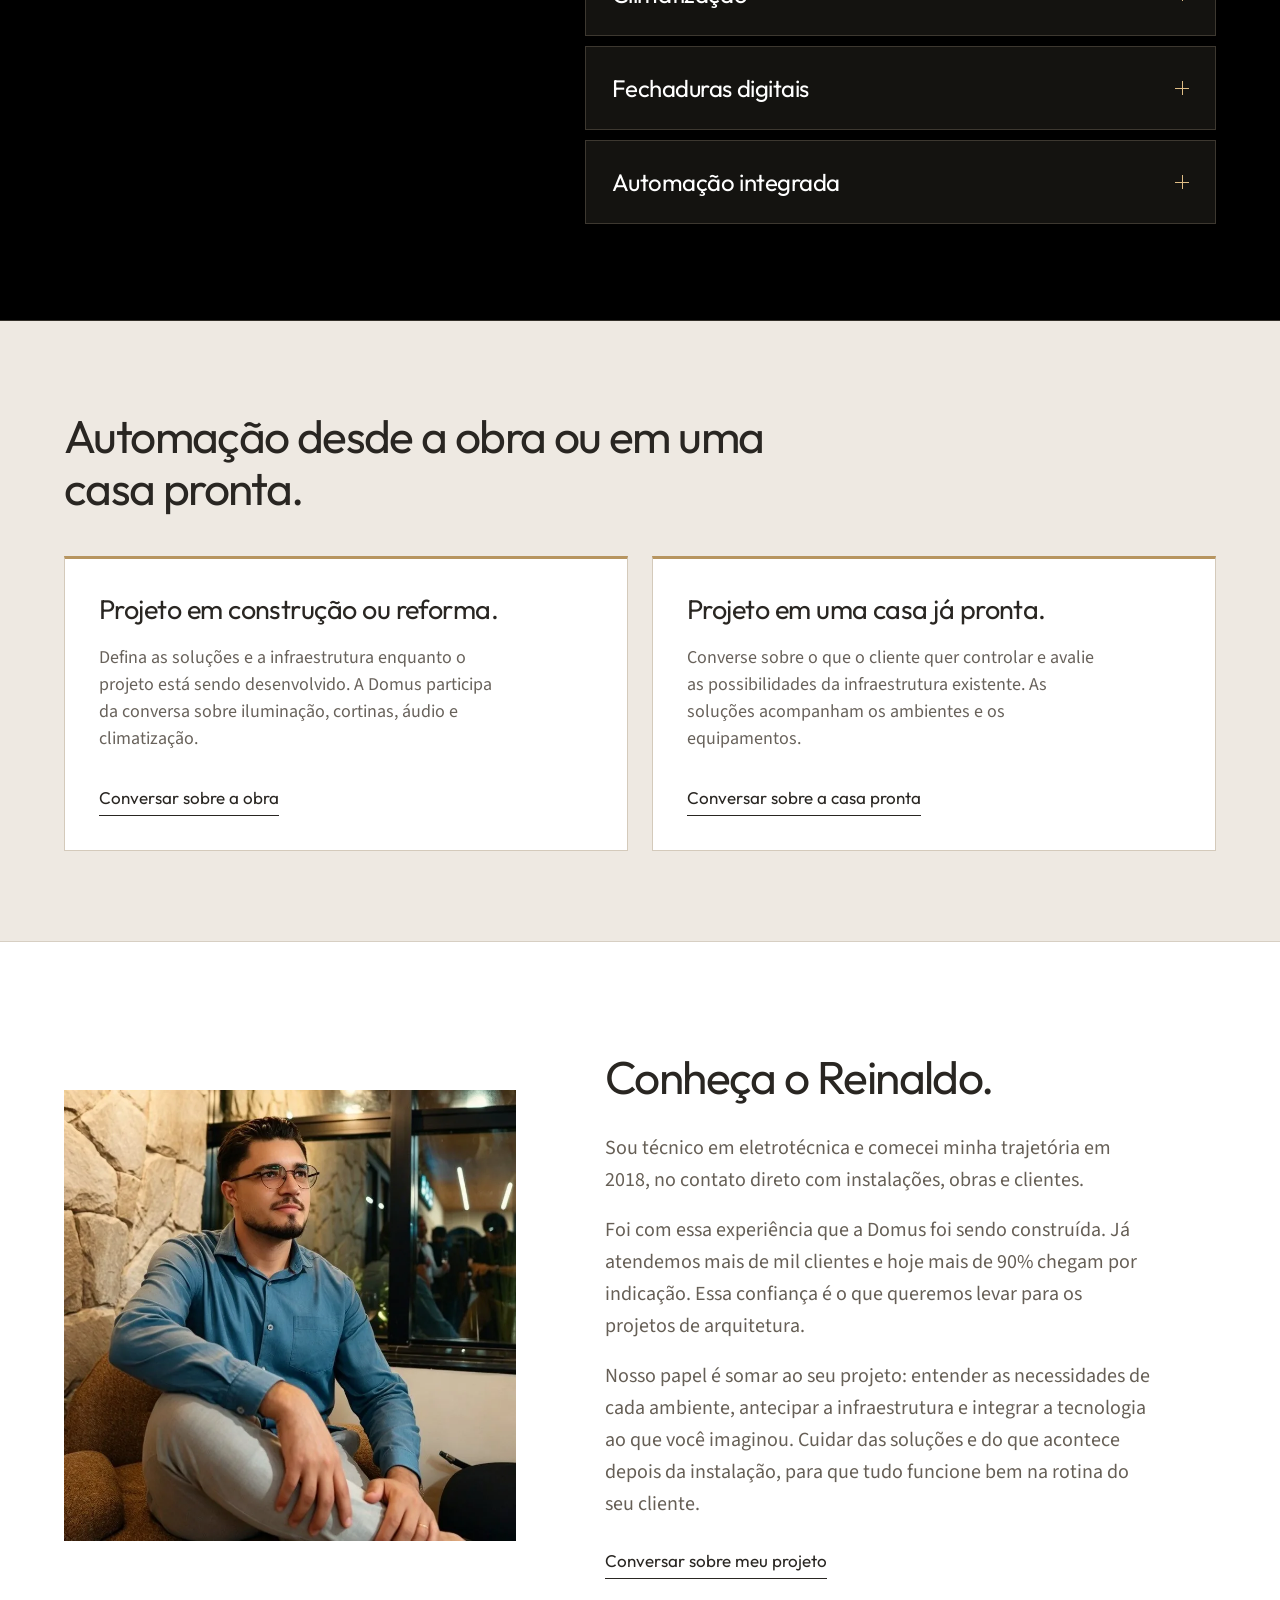
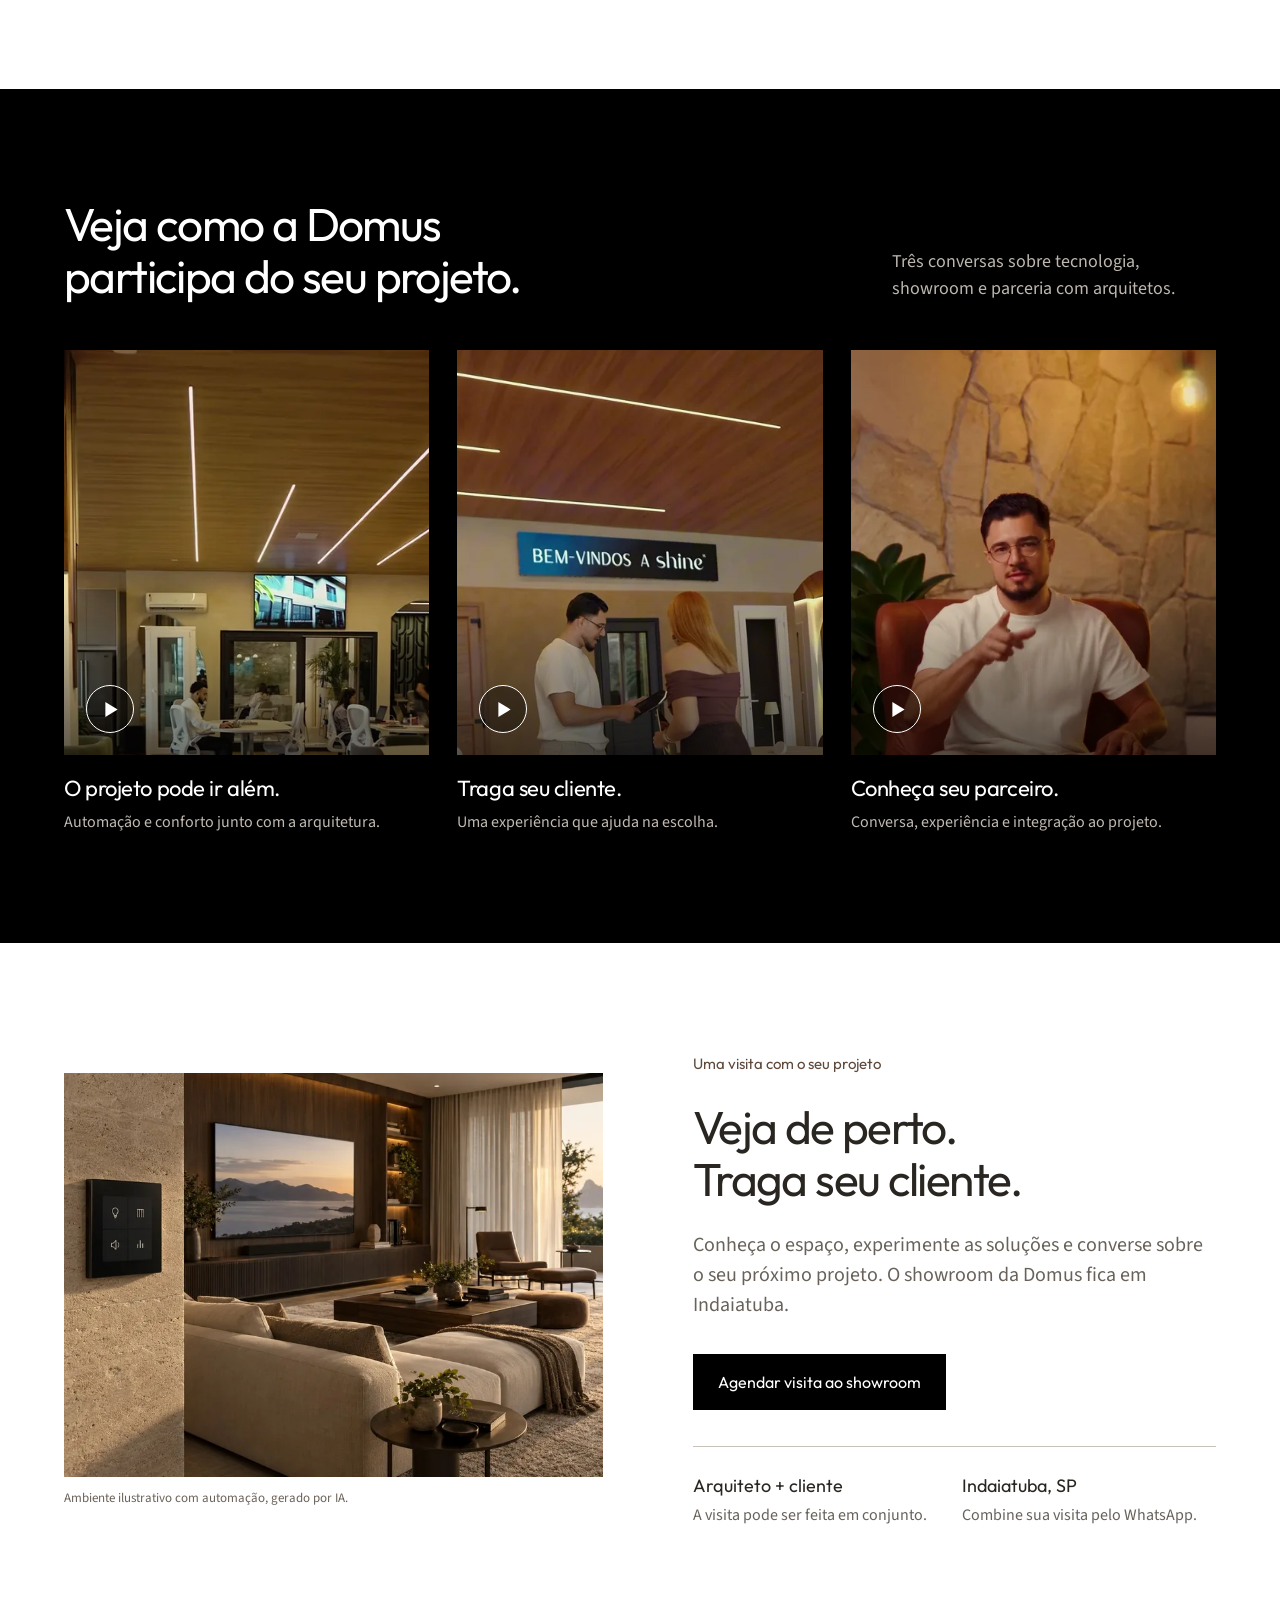
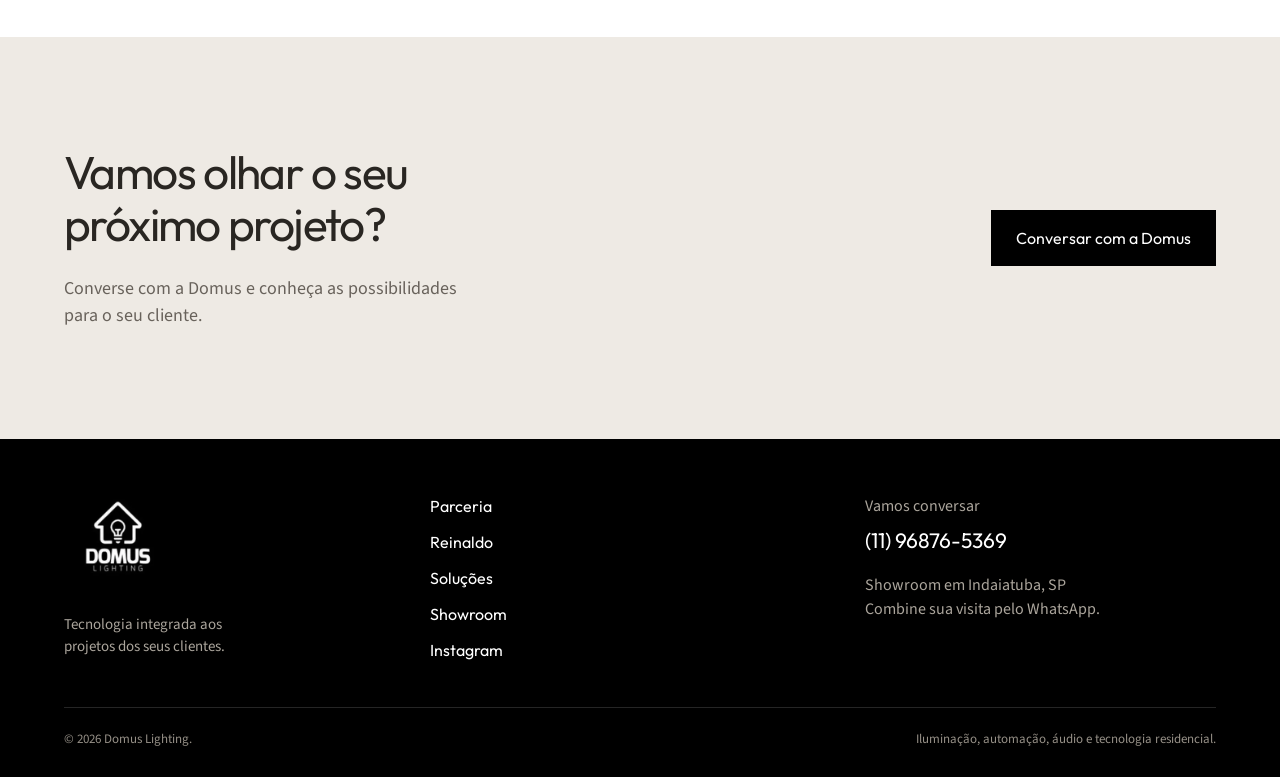
==== commit f6e35aba: "Optimize responsive images, fonts and scene loading for PageSpeed" ====
--- a/arquitetos/index.html
+++ b/arquitetos/index.html
@@ -1,14 +1,14 @@
-<!doctype html><html lang="pt-BR"><head><meta charset="utf-8"><meta name="viewport" content="width=device-width, initial-scale=1"><meta name="theme-color" content="#000000"><meta name="description" content="Integre iluminação, cortinas, áudio e climatização ao projeto do seu cliente. Conheça a parceria Domus e o showroom em Indaiatuba."><meta property="og:title" content="Domus para arquitetos | Automação integrada ao seu projeto"><meta property="og:description" content="Integre iluminação, cortinas, áudio e climatização ao projeto do seu cliente. Conheça a parceria Domus e o showroom em Indaiatuba."><meta property="og:type" content="website"><meta name="color-scheme" content="light"><meta name="robots" content="index,follow,max-image-preview:large"><link rel="canonical" href="https://duartecosta21.github.io/domus-lighting-site/arquitetos/"><meta property="og:url" content="https://duartecosta21.github.io/domus-lighting-site/arquitetos/"><meta property="og:image" content="https://duartecosta21.github.io/domus-lighting-site/assets/images/cena-manha.jpg"><meta property="og:locale" content="pt_BR"><title>Domus para arquitetos | Automação integrada ao seu projeto</title><link rel="icon" href="../assets/images/logo.jpg"><link rel="preload" href="../assets/fonts/Outfit-Regular.ttf" as="font" type="font/ttf" crossorigin><link rel="stylesheet" href="../styles.css?v=13"><script src="../site.js?v=12" defer></script></head><body data-page="architects"><a class="skip-link" href="#conteudo">Pular para o conteúdo</a><header class="site-header"><div class="wrap header-inner"><a class="brand" href="index.html" aria-label="Domus para arquitetos, início"><img src="../assets/images/logo.jpg" width="320" height="320" alt="Domus Lighting"></a><button class="menu-toggle" type="button" aria-expanded="false" aria-controls="navegacao">Menu</button><nav class="site-nav" id="navegacao" aria-label="Navegação principal"><a href="#parceria">Parceria</a><a href="#reinaldo">Reinaldo</a><a href="#solucoes">Soluções</a><a href="#showroom">Showroom</a><a class="button light" href="#projeto" data-proposal-cta>Conversar sobre meu projeto</a></nav></div></header><main id="conteudo">
-<section class="hero architect-hero scene-morning" data-scene-hero aria-labelledby="titulo"><div class="wrap"><div class="hero-layout"><div class="hero-copy"><p class="place">Domus para arquitetos e designers</p><h1 id="titulo">Automação integrada ao seu projeto.</h1><p class="lead">Iluminação, cortinas, áudio e climatização planejados com você. Mostre ao cliente como a tecnologia pode fazer parte da casa que você desenhou.</p><div class="actions"><a class="button light" href="#projeto" data-proposal-cta>Conversar sobre meu projeto</a><a class="text-link" href="#showroom">Conhecer o showroom</a></div></div><div class="hero-visual"><img src="../assets/images/cena-manha.jpg" width="1122" height="1402" alt="Ambiente ilustrativo de alto padrão pela manhã, com luz natural e cortinas abertas" fetchpriority="high"><p class="photo-caption"><span id="scene-title">Cortinas abertas. Luz natural.</span><span id="scene-detail" style="font-family:Source;font-size:14px">Uma cena para começar o dia.</span><small class="photo-origin">Ambiente ilustrativo gerado por IA</small></p></div></div><div class="scene-bar" id="cenas"><div class="scene-heading">Um projeto. Diferentes momentos.<small>Explore cenas para apresentar ao seu cliente.</small></div><div class="scene-buttons" role="group" aria-label="Explorar exemplos de cenas"><button type="button" data-scene="morning" aria-pressed="true">Acordar</button><button type="button" data-scene="evening" aria-pressed="false">Receber</button><button type="button" data-scene="night" aria-pressed="false">Desacelerar</button></div><p class="scene-description" id="scene-description" aria-live="polite">Apresente ao cliente uma cena que abre as cortinas e aproveita a luz natural.</p></div></div></section>
+<!doctype html><html lang="pt-BR"><head><meta charset="utf-8"><meta name="viewport" content="width=device-width, initial-scale=1"><meta name="theme-color" content="#000000"><meta name="description" content="Integre iluminação, cortinas, áudio e climatização ao projeto do seu cliente. Conheça a parceria Domus e o showroom em Indaiatuba."><meta property="og:title" content="Domus para arquitetos | Automação integrada ao seu projeto"><meta property="og:description" content="Integre iluminação, cortinas, áudio e climatização ao projeto do seu cliente. Conheça a parceria Domus e o showroom em Indaiatuba."><meta property="og:type" content="website"><meta name="color-scheme" content="light"><meta name="robots" content="index,follow,max-image-preview:large"><link rel="canonical" href="https://duartecosta21.github.io/domus-lighting-site/arquitetos/"><meta property="og:url" content="https://duartecosta21.github.io/domus-lighting-site/arquitetos/"><meta property="og:image" content="https://duartecosta21.github.io/domus-lighting-site/assets/images/cena-manha.jpg"><meta property="og:locale" content="pt_BR"><title>Domus para arquitetos | Automação integrada ao seu projeto</title><link rel="icon" href="../assets/images/logo.jpg"><link rel="preload" href="../assets/fonts/Outfit-Regular.woff2" as="font" type="font/woff2" crossorigin><link rel="stylesheet" href="../styles.css?v=14"><script src="../site.js?v=13" defer></script></head><body data-page="architects"><a class="skip-link" href="#conteudo">Pular para o conteúdo</a><header class="site-header"><div class="wrap header-inner"><a class="brand" href="index.html" aria-label="Domus para arquitetos, início"><img src="../assets/images/logo-320.webp" width="320" height="320" alt="Domus Lighting"></a><button class="menu-toggle" type="button" aria-expanded="false" aria-controls="navegacao">Menu</button><nav class="site-nav" id="navegacao" aria-label="Navegação principal"><a href="#parceria">Parceria</a><a href="#reinaldo">Reinaldo</a><a href="#solucoes">Soluções</a><a href="#showroom">Showroom</a><a class="button light" href="#projeto" data-proposal-cta>Conversar sobre meu projeto</a></nav></div></header><main id="conteudo">
+<section class="hero architect-hero scene-morning" data-scene-hero aria-labelledby="titulo"><div class="wrap"><div class="hero-layout"><div class="hero-copy"><p class="place">Domus para arquitetos e designers</p><h1 id="titulo">Automação integrada ao seu projeto.</h1><p class="lead">Iluminação, cortinas, áudio e climatização planejados com você. Mostre ao cliente como a tecnologia pode fazer parte da casa que você desenhou.</p><div class="actions"><a class="button light" href="#projeto" data-proposal-cta>Conversar sobre meu projeto</a><a class="text-link" href="#showroom">Conhecer o showroom</a></div></div><div class="hero-visual"><img srcset="../assets/images/cena-manha-480.webp 480w, ../assets/images/cena-manha-800.webp 800w, ../assets/images/cena-manha-1122.webp 1122w" sizes="(max-width: 760px) 100vw, (max-width: 1440px) 50vw, 720px" decoding="async" src="../assets/images/cena-manha-1122.webp" width="1122" height="1402" alt="Ambiente ilustrativo de alto padrão pela manhã, com luz natural e cortinas abertas" fetchpriority="high"><p class="photo-caption"><span id="scene-title">Cortinas abertas. Luz natural.</span><span id="scene-detail" style="font-family:Source;font-size:14px">Uma cena para começar o dia.</span><small class="photo-origin">Ambiente ilustrativo gerado por IA</small></p></div></div><div class="scene-bar" id="cenas"><div class="scene-heading">Um projeto. Diferentes momentos.<small>Explore cenas para apresentar ao seu cliente.</small></div><div class="scene-buttons" role="group" aria-label="Explorar exemplos de cenas"><button type="button" data-scene="morning" aria-pressed="true">Acordar</button><button type="button" data-scene="evening" aria-pressed="false">Receber</button><button type="button" data-scene="night" aria-pressed="false">Desacelerar</button></div><p class="scene-description" id="scene-description" aria-live="polite">Apresente ao cliente uma cena que abre as cortinas e aproveita a luz natural.</p></div></div></section>
 <section class="section proposal-section" id="projeto" aria-labelledby="proposal-title"><div class="wrap proposal-layout"><div class="proposal-intro"><p class="eyebrow">Uma conversa sobre o seu projeto</p><h2 id="proposal-title">Conte sobre o seu projeto.</h2><p class="lead">Conte sobre o projeto do seu cliente ou combine uma visita ao showroom. A equipe da Domus conversa com você sobre as possibilidades.</p><p class="proposal-next">Preencha os campos e confira sua mensagem. Depois, é só abrir o WhatsApp e enviar para a equipe.</p></div><form class="proposal-form"><div class="form-grid"><div class="form-field"><label for="proposal-name">Seu nome</label><input id="proposal-name" name="name" autocomplete="given-name" maxlength="80" placeholder="Como podemos te chamar?" required></div><div class="form-field"><label for="proposal-city">Cidade do projeto</label><input id="proposal-city" name="city" autocomplete="address-level2" maxlength="100" placeholder="Onde fica o projeto?" required></div><div class="form-field"><label for="proposal-stage">Em que etapa está o projeto?</label><select id="proposal-stage" name="stage" required><option value="">Selecione uma opção</option><option>Em construção</option><option>Em reforma</option><option>Já está pronta</option><option>Em planejamento</option><option>Sem projeto definido</option></select></div><div class="form-field"><label for="proposal-interest">Como a Domus pode ajudar?</label><select id="proposal-interest" name="interest"><option>Conversar sobre um projeto</option><option>Visitar o showroom com meu cliente</option><option>Orientação sobre as soluções</option><option>Conhecer a parceria</option></select></div></div><button class="button" type="submit" disabled>Preparar mensagem</button><p class="form-note">Você confere a mensagem antes de enviar pelo WhatsApp.</p><div class="proposal-review" hidden><label for="proposal-message">Confira sua mensagem<textarea id="proposal-message" readonly rows="6"></textarea></label><p id="proposal-status" role="status">Mensagem preparada. Abra o WhatsApp para enviar.</p><a class="button" id="proposal-whatsapp" target="_blank" rel="noopener" data-contact-intent="architect_project">Continuar no WhatsApp</a></div><noscript><p>Para conversar sobre um projeto, <a class="text-link" href="https://wa.me/5511968765369" target="_blank" rel="noopener">fale com a Domus no WhatsApp</a>.</p></noscript></form></div></section>
 <section class="section partnership-statement" id="parceria"><div class="wrap opening"><h2>A gente fecha o projeto com você.</h2><div><p>Seu cliente conhece o ambiente que você desenhou. No showroom, ele também pode conhecer a iluminação, o som e a automação que vão fazer parte dessa experiência.</p><p>A Domus soma a tecnologia ao seu trabalho e participa dessa escolha junto com você.</p></div></div></section>
 <section class="section wrap workflow"><div><h2>Traga a automação para a conversa desde o começo.</h2><p class="section-note">Projeto, rotina e tecnologia se encontram antes da escolha dos equipamentos.</p></div><ol class="workflow-list"><li><div><h3>Traga o projeto e suas ideias.</h3><p>Compartilhe os ambientes, a etapa da obra e o que o cliente espera. A conversa começa pelo uso da casa e pelas possibilidades de integração.</p></div></li><li><div><h3>Apresente a experiência ao cliente.</h3><p>Use o showroom para mostrar luz, áudio e automação funcionando. Ajude o cliente a compreender o que cada solução acrescenta à rotina.</p></div></li><li><div><h3>Converse sobre a integração.</h3><p>Relacione as soluções escolhidas à arquitetura, aos equipamentos e à infraestrutura. A Domus participa da definição com você.</p></div></li></ol></section>
 <section class="section solutions" id="solucoes"><div class="wrap solutions-layout"><div><h2>As soluções acompanham a sua arquitetura.</h2><p class="section-note">Explore o que pode ser integrado ao projeto do seu cliente.</p></div><div class="solution-list"><details open><summary>Iluminação inteligente</summary><p>Planeje os pontos de luz e as cenas de acordo com o uso de cada ambiente. A Domus conversa com você sobre os equipamentos e a integração.</p></details><details><summary>Persianas e cortinas</summary><p>Considere a abertura, a luz natural e a privacidade no projeto. Cortinas e persianas podem acompanhar as cenas da casa.</p></details><details><summary>Som ambiente e home theater</summary><p>Relacione a experiência de áudio e vídeo aos ambientes, à disposição dos móveis e à infraestrutura prevista.</p></details><details><summary>Climatização</summary><p>Avalie a integração do ar-condicionado às cenas. A compatibilidade depende dos equipamentos escolhidos para o projeto.</p></details><details><summary>Fechaduras digitais</summary><p>Considere o acesso, o modelo de porta e a rotina do cliente na escolha da solução.</p></details><details><summary>Automação integrada</summary><p>Reúna os controles em cenas que o cliente consiga entender e usar. A combinação das soluções acompanha as prioridades do projeto.</p></details></div></div></section><section class="section project-stages" id="momento"><div class="wrap"><h2>Automação desde a obra ou em uma casa pronta.</h2><div class="project-types"><article><h3>Projeto em construção ou reforma.</h3><p>Defina as soluções e a infraestrutura enquanto o projeto está sendo desenvolvido. A Domus participa da conversa sobre iluminação, cortinas, áudio e climatização.</p><a class="text-link" href="#projeto" data-proposal-cta data-project-stage="Em construção">Conversar sobre a obra</a></article><article><h3>Projeto em uma casa já pronta.</h3><p>Converse sobre o que o cliente quer controlar e avalie as possibilidades da infraestrutura existente. As soluções acompanham os ambientes e os equipamentos.</p><a class="text-link" href="#projeto" data-proposal-cta data-project-stage="Já está pronta">Conversar sobre a casa pronta</a></article></div></div></section>
-<section class="section reinaldo-section" id="reinaldo" aria-labelledby="reinaldo-title"><div class="wrap reinaldo-layout"><figure class="reinaldo-portrait"><img src="../assets/images/reinaldo-perfil.jpg" width="863" height="863" alt="Reinaldo, da Domus Lighting, em um retrato com camisa azul" loading="lazy"></figure><div class="reinaldo-copy"><h2 id="reinaldo-title">Conheça o Reinaldo.</h2><p>Sou técnico em eletrotécnica e comecei minha trajetória em 2018, no contato direto com instalações, obras e clientes.</p><p>Foi com essa experiência que a Domus foi sendo construída. Já atendemos mais de mil clientes e hoje mais de 90% chegam por indicação. Essa confiança é o que queremos levar para os projetos de arquitetura.</p><p>Nosso papel é somar ao seu projeto: entender as necessidades de cada ambiente, antecipar a infraestrutura e integrar a tecnologia ao que você imaginou. Cuidar das soluções e do que acontece depois da instalação, para que tudo funcione bem na rotina do seu cliente.</p><a class="text-link" href="#projeto" data-proposal-cta>Conversar sobre meu projeto</a></div></div></section>
+<section class="section reinaldo-section" id="reinaldo" aria-labelledby="reinaldo-title"><div class="wrap reinaldo-layout"><figure class="reinaldo-portrait"><img srcset="../assets/images/reinaldo-perfil-480.webp 480w, ../assets/images/reinaldo-perfil-863.webp 863w" sizes="(max-width: 760px) calc(100vw - 48px), (max-width: 1440px) 40vw, 600px" decoding="async" src="../assets/images/reinaldo-perfil-863.webp" width="863" height="863" alt="Reinaldo, da Domus Lighting, em um retrato com camisa azul" loading="lazy"></figure><div class="reinaldo-copy"><h2 id="reinaldo-title">Conheça o Reinaldo.</h2><p>Sou técnico em eletrotécnica e comecei minha trajetória em 2018, no contato direto com instalações, obras e clientes.</p><p>Foi com essa experiência que a Domus foi sendo construída. Já atendemos mais de mil clientes e hoje mais de 90% chegam por indicação. Essa confiança é o que queremos levar para os projetos de arquitetura.</p><p>Nosso papel é somar ao seu projeto: entender as necessidades de cada ambiente, antecipar a infraestrutura e integrar a tecnologia ao que você imaginou. Cuidar das soluções e do que acontece depois da instalação, para que tudo funcione bem na rotina do seu cliente.</p><a class="text-link" href="#projeto" data-proposal-cta>Conversar sobre meu projeto</a></div></div></section>
 <section class="section films"><div class="wrap"><div class="films-heading"><h2>Veja como a Domus<br>participa do seu projeto.</h2><div class="films-intro"><p>Três conversas sobre tecnologia, showroom e parceria com arquitetos.</p></div></div><div class="film-grid">
-<button class="film-card" type="button" data-video="../assets/videos/projeto.mp4" data-title="Automação junto com o projeto" data-source="https://www.instagram.com/reel/DZ0iUGsPYef/"><div class="film-poster"><img src="../assets/images/showroom.jpg" width="1000" height="1778" alt="Ambiente do showroom com iluminação integrada" loading="lazy"><span class="play-icon" aria-hidden="true"><svg viewBox="0 0 15 18"><path d="M1 1v16l13-8z"/></svg></span></div><h3>O projeto pode ir além.</h3><p>Automação e conforto junto com a arquitetura.</p></button>
-<button class="film-card" type="button" data-video="../assets/videos/showroom.mp4" data-title="O showroom também é para você" data-source="https://www.instagram.com/reel/DZLSHm-PYez/"><div class="film-poster"><img src="../assets/images/parceria.jpg" width="1000" height="1778" alt="Apresentação de um projeto no showroom" loading="lazy"><span class="play-icon" aria-hidden="true"><svg viewBox="0 0 15 18"><path d="M1 1v16l13-8z"/></svg></span></div><h3>Traga seu cliente.</h3><p>Uma experiência que ajuda na escolha.</p></button>
-<button class="film-card" type="button" data-video="../assets/videos/parceria.mp4" data-title="Confiança na parceria e na execução" data-source="https://www.instagram.com/reel/DbJl0sFvGdQ/"><div class="film-poster"><img src="../assets/images/reinaldo.jpg" width="1000" height="1778" alt="Reinaldo, da Domus Lighting, apresenta a parceria com arquitetos" loading="lazy"><span class="play-icon" aria-hidden="true"><svg viewBox="0 0 15 18"><path d="M1 1v16l13-8z"/></svg></span></div><h3>Conheça seu parceiro.</h3><p>Conversa, experiência e integração ao projeto.</p></button>
+<button class="film-card" type="button" data-video="../assets/videos/projeto.mp4" data-title="Automação junto com o projeto" data-source="https://www.instagram.com/reel/DZ0iUGsPYef/"><div class="film-poster"><img srcset="../assets/images/showroom-480.webp 480w, ../assets/images/showroom-800.webp 800w" sizes="(max-width: 760px) calc(100vw - 48px), (max-width: 1440px) 30vw, 440px" decoding="async" src="../assets/images/showroom-800.webp" width="1000" height="1778" alt="Ambiente do showroom com iluminação integrada" loading="lazy"><span class="play-icon" aria-hidden="true"><svg viewBox="0 0 15 18"><path d="M1 1v16l13-8z"/></svg></span></div><h3>O projeto pode ir além.</h3><p>Automação e conforto junto com a arquitetura.</p></button>
+<button class="film-card" type="button" data-video="../assets/videos/showroom.mp4" data-title="O showroom também é para você" data-source="https://www.instagram.com/reel/DZLSHm-PYez/"><div class="film-poster"><img srcset="../assets/images/parceria-480.webp 480w, ../assets/images/parceria-800.webp 800w" sizes="(max-width: 760px) calc(100vw - 48px), (max-width: 1440px) 30vw, 440px" decoding="async" src="../assets/images/parceria-800.webp" width="1000" height="1778" alt="Apresentação de um projeto no showroom" loading="lazy"><span class="play-icon" aria-hidden="true"><svg viewBox="0 0 15 18"><path d="M1 1v16l13-8z"/></svg></span></div><h3>Traga seu cliente.</h3><p>Uma experiência que ajuda na escolha.</p></button>
+<button class="film-card" type="button" data-video="../assets/videos/parceria.mp4" data-title="Confiança na parceria e na execução" data-source="https://www.instagram.com/reel/DbJl0sFvGdQ/"><div class="film-poster"><img srcset="../assets/images/reinaldo-480.webp 480w, ../assets/images/reinaldo-800.webp 800w" sizes="(max-width: 760px) calc(100vw - 48px), (max-width: 1440px) 30vw, 440px" decoding="async" src="../assets/images/reinaldo-800.webp" width="1000" height="1778" alt="Reinaldo, da Domus Lighting, apresenta a parceria com arquitetos" loading="lazy"><span class="play-icon" aria-hidden="true"><svg viewBox="0 0 15 18"><path d="M1 1v16l13-8z"/></svg></span></div><h3>Conheça seu parceiro.</h3><p>Conversa, experiência e integração ao projeto.</p></button>
 </div></div></section>
-<section class="section wrap showroom-layout" id="showroom"><figure class="showroom-photo showroom-illustration"><img src="../assets/images/automacao-ambiente.jpg" width="1200" height="900" alt="Ambiente ilustrativo de alto padrão com controle de automação, iluminação, cortinas e áudio integrados" loading="lazy"><figcaption>Ambiente ilustrativo com automação, gerado por IA.</figcaption></figure><div class="showroom-copy"><p class="place">Uma visita com o seu projeto</p><h2>Veja de perto.<br>Traga seu cliente.</h2><p class="lead">Conheça o espaço, experimente as soluções e converse sobre o seu próximo projeto. O showroom da Domus fica em Indaiatuba.</p><div class="actions"><a class="button" href="#projeto" data-proposal-cta data-project-interest="Visitar o showroom com meu cliente">Agendar visita ao showroom</a></div><div class="showroom-meta"><div><strong>Arquiteto + cliente</strong><span>A visita pode ser feita em conjunto.</span></div><div><strong>Indaiatuba, SP</strong><span>Combine sua visita pelo WhatsApp.</span></div></div></div></section>
-<section class="section contact"><div class="wrap contact-inner"><div><h2>Vamos olhar o seu próximo projeto?</h2><p class="lead">Converse com a Domus e conheça as possibilidades para o seu cliente.</p></div><a class="button" href="#projeto" data-proposal-cta>Conversar com a Domus</a></div></section></main><footer class="site-footer"><div class="wrap"><div class="footer-top"><div class="footer-brand"><a href="index.html" aria-label="Domus para arquitetos, início"><img src="../assets/images/logo.jpg" width="320" height="320" alt="Domus Lighting"></a><p>Tecnologia integrada aos projetos dos seus clientes.</p></div><nav class="footer-links" aria-label="Links do rodapé"><a href="#parceria">Parceria</a><a href="#reinaldo">Reinaldo</a><a href="#solucoes">Soluções</a><a href="#showroom">Showroom</a><a href="https://www.instagram.com/adomuslght/" target="_blank" rel="noopener">Instagram</a></nav><div class="footer-contact"><p>Vamos conversar</p><a href="https://wa.me/5511968765369?text=Ol%C3%A1%21%20Sou%20arquiteto%28a%29%2C%20vim%20pelo%20site%20e%20gostaria%20de%20conversar%20sobre%20um%20projeto%20e%20conhecer%20o%20showroom%20da%20Domus." target="_blank" rel="noopener" data-contact-intent="architect_project">(11) 96876-5369</a><p>Showroom em Indaiatuba, SP<br>Combine sua visita pelo WhatsApp.</p></div></div><div class="footer-bottom"><span>© 2026 Domus Lighting.</span><span>Iluminação, automação, áudio e tecnologia residencial.</span></div></div></footer><dialog class="video-dialog" aria-labelledby="video-title"><div class="dialog-head"><h2 id="video-title">Conheça a Domus</h2><button type="button" class="dialog-close">Fechar</button></div><video controls playsinline preload="none" aria-label="Vídeo de apresentação da Domus Lighting"></video><a class="dialog-source" target="_blank" rel="noopener">Ver publicação original no Instagram</a></dialog></body></html>+<section class="section wrap showroom-layout" id="showroom"><figure class="showroom-photo showroom-illustration"><img srcset="../assets/images/automacao-ambiente-480.webp 480w, ../assets/images/automacao-ambiente-800.webp 800w, ../assets/images/automacao-ambiente-1200.webp 1200w" sizes="(max-width: 760px) calc(100vw - 48px), (max-width: 1440px) 40vw, 600px" decoding="async" src="../assets/images/automacao-ambiente-1200.webp" width="1200" height="900" alt="Ambiente ilustrativo de alto padrão com controle de automação, iluminação, cortinas e áudio integrados" loading="lazy"><figcaption>Ambiente ilustrativo com automação, gerado por IA.</figcaption></figure><div class="showroom-copy"><p class="place">Uma visita com o seu projeto</p><h2>Veja de perto.<br>Traga seu cliente.</h2><p class="lead">Conheça o espaço, experimente as soluções e converse sobre o seu próximo projeto. O showroom da Domus fica em Indaiatuba.</p><div class="actions"><a class="button" href="#projeto" data-proposal-cta data-project-interest="Visitar o showroom com meu cliente">Agendar visita ao showroom</a></div><div class="showroom-meta"><div><strong>Arquiteto + cliente</strong><span>A visita pode ser feita em conjunto.</span></div><div><strong>Indaiatuba, SP</strong><span>Combine sua visita pelo WhatsApp.</span></div></div></div></section>
+<section class="section contact"><div class="wrap contact-inner"><div><h2>Vamos olhar o seu próximo projeto?</h2><p class="lead">Converse com a Domus e conheça as possibilidades para o seu cliente.</p></div><a class="button" href="#projeto" data-proposal-cta>Conversar com a Domus</a></div></section></main><footer class="site-footer"><div class="wrap"><div class="footer-top"><div class="footer-brand"><a href="index.html" aria-label="Domus para arquitetos, início"><img src="../assets/images/logo-320.webp" width="320" height="320" alt="Domus Lighting"></a><p>Tecnologia integrada aos projetos dos seus clientes.</p></div><nav class="footer-links" aria-label="Links do rodapé"><a href="#parceria">Parceria</a><a href="#reinaldo">Reinaldo</a><a href="#solucoes">Soluções</a><a href="#showroom">Showroom</a><a href="https://www.instagram.com/adomuslght/" target="_blank" rel="noopener">Instagram</a></nav><div class="footer-contact"><p>Vamos conversar</p><a href="https://wa.me/5511968765369?text=Ol%C3%A1%21%20Sou%20arquiteto%28a%29%2C%20vim%20pelo%20site%20e%20gostaria%20de%20conversar%20sobre%20um%20projeto%20e%20conhecer%20o%20showroom%20da%20Domus." target="_blank" rel="noopener" data-contact-intent="architect_project">(11) 96876-5369</a><p>Showroom em Indaiatuba, SP<br>Combine sua visita pelo WhatsApp.</p></div></div><div class="footer-bottom"><span>© 2026 Domus Lighting.</span><span>Iluminação, automação, áudio e tecnologia residencial.</span></div></div></footer><dialog class="video-dialog" aria-labelledby="video-title"><div class="dialog-head"><h2 id="video-title">Conheça a Domus</h2><button type="button" class="dialog-close">Fechar</button></div><video controls playsinline preload="none" aria-label="Vídeo de apresentação da Domus Lighting"></video><a class="dialog-source" href="https://www.instagram.com/reel/DZ0iUGsPYef/" target="_blank" rel="noopener">Ver publicação original no Instagram</a></dialog></body></html>
--- a/styles.css
+++ b/styles.css
@@ -1,4 +1,4 @@
-@font-face{font-family:Outfit;src:url('assets/fonts/Outfit-Regular.ttf') format('truetype');font-display:swap;font-weight:400}@font-face{font-family:Outfit;src:url('assets/fonts/Outfit-Medium.ttf') format('truetype');font-display:swap;font-weight:500}@font-face{font-family:Source;src:url('assets/fonts/SourceSans3-Regular.ttf') format('truetype');font-display:swap;font-weight:400}
+@font-face{font-family:Outfit;src:url('assets/fonts/Outfit-Regular.woff2') format('woff2');font-display:swap;font-weight:400}@font-face{font-family:Outfit;src:url('assets/fonts/Outfit-Medium.woff2') format('woff2');font-display:swap;font-weight:500}@font-face{font-family:Source;src:url('assets/fonts/SourceSans3-Regular.woff2') format('woff2');font-display:swap;font-weight:400}
 :root{--black:#000;--white:#fff;--paper:#eeeae4;--wood:#5f493b;--light:#e0b87d;--muted:#aea9a1;--ink:#292622;--gap:clamp(24px,5vw,80px)}*{box-sizing:border-box}html{scroll-behavior:smooth;scroll-padding-top:100px}body{margin:0;background:var(--white);color:var(--ink);font-family:Source,Arial,sans-serif;font-size:18px;line-height:1.5}h1,h2,h3,h4,button,.button,nav,.brand{font-family:Outfit,Arial,sans-serif;font-weight:400}h1,h2,h3,p{margin:0}h1{font-size:clamp(48px,5.7vw,86px);line-height:1.06;letter-spacing:-.045em}h2{font-size:clamp(34px,3.6vw,55px);line-height:1.12;letter-spacing:-.035em}h3{font-size:27px;line-height:1.2;letter-spacing:-.02em}p{max-width:60ch}a{color:inherit;text-decoration:none}button{cursor:pointer}img,video{display:block;max-width:100%}button,a,summary{-webkit-tap-highlight-color:transparent}button:focus-visible,a:focus-visible,summary:focus-visible{outline:3px solid #ad702e;outline-offset:6px}.skip-link{position:fixed;top:10px;left:10px;padding:12px 20px;background:white;color:black;z-index:100;transform:translateY(-150%)}.skip-link:focus{transform:none}.wrap{max-width:1440px;margin:auto;padding-left:var(--gap);padding-right:var(--gap)}.section{padding-top:110px;padding-bottom:110px}.button{display:inline-flex;align-items:center;justify-content:center;gap:18px;font-size:16px;line-height:1.3;padding:17px 24px;background:#000;color:#fff;border:1px solid #000;min-height:54px;transition:background .2s,color .2s}.button:hover{background:var(--wood);border-color:var(--wood)}.button.light{color:#000;background:#fff;border-color:#fff}.button.light:hover{background:var(--paper);border-color:var(--paper)}.button.outline{background:transparent;color:inherit;border-color:currentColor}.button.outline:hover{background:var(--paper);color:#000}.text-link{display:inline-block;padding-bottom:5px;border-bottom:1px solid currentColor;font-family:Outfit;font-size:17px}.text-link:hover{opacity:.7}.muted{color:#68625b}.intro-copy{font-size:21px;line-height:1.5}.lead{margin-top:24px}.actions{display:flex;flex-wrap:wrap;gap:16px;align-items:center;margin-top:34px}.site-header{background:#000;color:#fff;border-bottom:1px solid #ffffff20;position:relative;z-index:20}.header-inner{display:flex;align-items:center;justify-content:space-between;min-height:104px;gap:30px}.brand{display:flex;align-items:center;flex-shrink:0}.brand img{width:88px;height:88px;object-fit:contain}.site-nav{display:flex;align-items:center;gap:34px;font-size:15px}.site-nav a:not(.button){padding:8px 0;border-bottom:1px solid transparent}.site-nav a:hover,.site-nav a[aria-current=page]{border-bottom-color:white}.site-nav .button{font-size:14px;padding:12px 18px;min-height:44px}.menu-toggle{display:none;color:#fff;border:1px solid #ffffff50;background:transparent;padding:9px 14px;font-size:15px}.hero{background:#000;color:#fff;overflow:hidden}.hero-layout{display:grid;grid-template-columns:1fr 1.02fr;align-items:stretch;min-height:688px}.hero-copy{padding:85px 60px 62px 0;display:flex;flex-direction:column;align-items:flex-start;justify-content:center}.place{font-family:Outfit;font-size:15px;color:#ccc6bf;margin-bottom:27px}.hero-copy .lead{font-size:20px;line-height:1.5;color:#c7c2bb;max-width:36ch}.hero .actions{margin-top:36px}.hero-visual{position:relative;min-height:610px;isolation:isolate}.hero-visual img{width:100%;height:100%;object-fit:cover;object-position:50% 50%;position:absolute;inset:0;transition:filter .65s}.hero-visual:after{content:'';position:absolute;inset:55% 0 0;background:linear-gradient(transparent,#000c);z-index:1;pointer-events:none}.photo-caption{position:absolute;bottom:30px;left:30px;right:30px;color:#fff;font-size:14px;z-index:2}.photo-caption span{display:block;font-family:Outfit;font-size:20px;margin-bottom:5px}.scene-bar{display:grid;grid-template-columns:.8fr 1.25fr 1fr;gap:45px;align-items:center;padding-top:28px;padding-bottom:32px;border-top:1px solid #ffffff30}.scene-heading{font-family:Outfit;font-size:20px}.scene-heading small{display:block;font-family:Source;font-size:14px;color:#aba69e;margin-top:5px}.scene-buttons{display:flex;gap:12px;flex-wrap:wrap}.scene-buttons button{color:#a9a49c;background:transparent;border:1px solid #ffffff35;border-radius:30px;min-height:44px;padding:10px 20px;font-size:15px}.scene-buttons button[aria-pressed=true]{background:var(--light);color:#19120b;border-color:var(--light)}.scene-description{font-size:16px;color:#d0cac3;line-height:1.45;min-height:48px}.opening{display:grid;grid-template-columns:1fr 1fr;gap:85px;align-items:start}.opening p{font-size:21px;color:#68625b}.opening p+p{margin-top:18px}.solutions{padding-top:0}.solutions-layout{display:grid;grid-template-columns:.8fr 1.2fr;gap:100px}.section-note{margin-top:22px;color:#68625b;font-size:19px;max-width:34ch}.solution-list{border-top:1px solid #cecac4}.solution-list details{border-bottom:1px solid #cecac4}.solution-list summary{list-style:none;cursor:pointer;display:flex;gap:20px;justify-content:space-between;align-items:center;padding:26px 0;font-family:Outfit;font-size:24px;letter-spacing:-.02em}.solution-list summary::-webkit-details-marker{display:none}.solution-list summary:after{content:'';width:14px;height:14px;flex:0 0 14px;color:#69645d;background:linear-gradient(currentColor,currentColor) center/14px 1px no-repeat,linear-gradient(currentColor,currentColor) center/1px 14px no-repeat}.solution-list details[open] summary:after{background-size:14px 1px,1px 0}.solution-list details p{padding:0 35px 27px 0;color:#68625b;font-size:18px}.showroom{background:var(--paper)}.showroom-layout{display:grid;grid-template-columns:1.03fr 1fr;gap:90px;align-items:center}.showroom-photo{position:relative;height:610px;overflow:hidden}.showroom-photo img{width:100%;height:100%;object-fit:cover;object-position:50% 30%}.video-trigger{display:flex;align-items:center;gap:16px;font-family:Outfit;font-size:17px;color:#000;background:transparent;border:0;padding:0;margin-top:28px;text-align:left}.play-icon{display:grid;place-items:center;width:55px;height:55px;border:1px solid currentColor;border-radius:50%;flex-shrink:0}.play-icon svg{width:15px;height:17px;margin-left:3px;fill:currentColor}.showroom-copy .lead{color:#68625b;font-size:20px}.showroom-copy .place{color:var(--wood)}.showroom-meta{display:flex;gap:35px;flex-wrap:wrap;margin-top:36px;padding-top:25px;border-top:1px solid #c9c2b8;font-size:16px;color:#68625b}.showroom-meta strong{display:block;font-family:Outfit;color:#292622;font-weight:400;font-size:18px;margin-bottom:4px}.project-types{display:grid;grid-template-columns:1fr 1fr;gap:55px;margin-top:60px}.project-types article{border-top:1px solid #cfcac3;padding-top:30px}.project-types h3{margin-bottom:18px}.project-types p{color:#68625b;max-width:46ch}.project-types .text-link{margin-top:25px}.architect-invite{background:#000;color:#fff}.architect-invite-inner{display:grid;grid-template-columns:1fr 1fr;gap:90px;align-items:center}.architect-invite .lead{color:#c7c2bb;font-size:20px}.architect-invite img{height:440px;width:100%;object-fit:cover;object-position:50% 30%}.faq-layout{display:grid;grid-template-columns:.8fr 1.2fr;gap:100px}.faq-list{border-top:1px solid #cecac4}.faq-list details{border-bottom:1px solid #cecac4}.faq-list summary{font-family:Outfit;font-size:20px;list-style:none;display:flex;align-items:center;justify-content:space-between;gap:25px;cursor:pointer;padding:24px 0}.faq-list summary:after{content:'';width:14px;height:14px;flex:0 0 14px;background:linear-gradient(currentColor,currentColor) center/14px 1px no-repeat,linear-gradient(currentColor,currentColor) center/1px 14px no-repeat}.faq-list details[open] summary:after{background-size:14px 1px,1px 0}.faq-list summary::-webkit-details-marker{display:none}.faq-list p{font-size:18px;padding:0 35px 25px 0;color:#68625b}.contact{background:var(--paper)}.contact-inner{display:flex;align-items:center;justify-content:space-between;gap:60px}.contact h2{max-width:16ch}.contact .lead{color:#68625b;max-width:47ch}.contact .button{flex-shrink:0}.site-footer{background:#000;color:#fff;padding:55px 0 28px}.footer-top{display:grid;grid-template-columns:.9fr 1.1fr 1fr;gap:50px;align-items:start}.footer-brand img{width:100px;height:100px;object-fit:contain;margin-top:-20px}.footer-brand p{font-size:15px;color:#aba59c;max-width:29ch;margin-top:15px}.footer-links{display:flex;flex-direction:column;align-items:flex-start;gap:12px;font-size:16px}.footer-contact{font-size:16px;color:#aba59c}.footer-contact a{display:block;color:#fff;font-family:Outfit;font-size:21px;margin:7px 0 17px}.footer-bottom{display:flex;justify-content:space-between;flex-wrap:wrap;gap:15px;margin-top:45px;padding-top:22px;border-top:1px solid #ffffff25;color:#969087;font-size:13px}.video-dialog{background:#080808;color:#fff;border:1px solid #ffffff35;padding:0;max-width:min(940px,94vw);max-height:94dvh;width:940px}.video-dialog::backdrop{background:#000d}.dialog-head{display:flex;justify-content:space-between;align-items:center;gap:20px;padding:16px 22px}.dialog-head h2{font-size:19px;letter-spacing:0}.dialog-close{background:transparent;color:#fff;border:1px solid #ffffff50;padding:8px 14px;font-size:15px}.video-dialog video{width:100%;height:74dvh;object-fit:contain;background:#000}.dialog-source{display:block;padding:14px 22px;font-size:14px;color:#bfb9b1;text-decoration:underline}.architect-hero .hero-copy{padding-top:70px;padding-bottom:65px}.architect-hero h1{font-size:clamp(45px,4.7vw,70px)}.architect-hero .hero-layout{min-height:650px}.architect-hero .hero-visual img{object-position:50% 40%}.partnership-statement{background:var(--paper)}.partnership-statement .opening{align-items:center}.partnership-statement h2{max-width:17ch}.workflow{display:grid;grid-template-columns:1fr 1fr;gap:90px}.workflow-list{margin:0;padding:0;list-style:none;counter-reset:steps}.workflow-list li{counter-increment:steps;display:grid;grid-template-columns:30px 1fr;gap:22px;padding:28px 0;border-top:1px solid #cecac4}.workflow-list li:before{content:counter(steps);font-family:Outfit;font-size:18px;color:#877361}.workflow-list li:last-child{border-bottom:1px solid #cecac4}.workflow-list h3{font-size:23px;margin-bottom:12px}.workflow-list p{color:#68625b;font-size:18px}.films{background:#000;color:#fff}.films-heading{display:flex;align-items:end;justify-content:space-between;gap:50px;margin-bottom:48px}.films-heading p{color:#bdb7af;max-width:36ch}.film-grid{display:grid;grid-template-columns:repeat(3,1fr);gap:28px}.film-card{background:transparent;color:#fff;border:0;padding:0;text-align:left;display:block;width:100%}.film-poster{height:405px;position:relative;overflow:hidden;margin-bottom:20px}.film-poster img{height:100%;width:100%;object-fit:cover;object-position:50% 25%;transition:transform .35s}.film-card:hover .film-poster img{transform:scale(1.025)}.film-poster:after{content:'';position:absolute;inset:60% 0 0;background:linear-gradient(transparent,#0008)}.film-poster .play-icon{position:absolute;bottom:22px;left:22px;z-index:1;background:#0005;color:white;width:48px;height:48px}.film-card h3{font-size:22px;margin-bottom:9px}.film-card p{font-family:Source;font-size:16px;color:#c1bab2}.architect-scope{display:grid;grid-template-columns:1fr 1fr;gap:90px}.scope-photo{height:610px;object-fit:cover;width:100%}.scope-list{display:flex;flex-wrap:wrap;gap:0;margin-top:30px}.scope-list span{width:50%;padding:15px 12px 15px 0;border-bottom:1px solid #d3ccc3;font-family:Outfit;font-size:18px}.scope-copy .lead{font-size:20px;color:#68625b}.scope-copy .text-link{margin-top:32px}
 .brand{width:115px;height:88px;overflow:hidden}.brand img{width:125px;height:125px;max-width:none}.footer-brand img{width:130px;height:130px;margin-top:-25px;margin-left:-10px}.showroom-photo img{object-position:50% 50%}.architect-invite img{object-position:50% 55%}.as-button{background:transparent;color:inherit;border:0;border-bottom:1px solid currentColor;padding:0 0 5px;line-height:1.5;font-family:Outfit;font-size:17px}
 @media(min-width:1600px){.hero-layout{min-height:760px}.hero-copy{padding-right:85px}}
